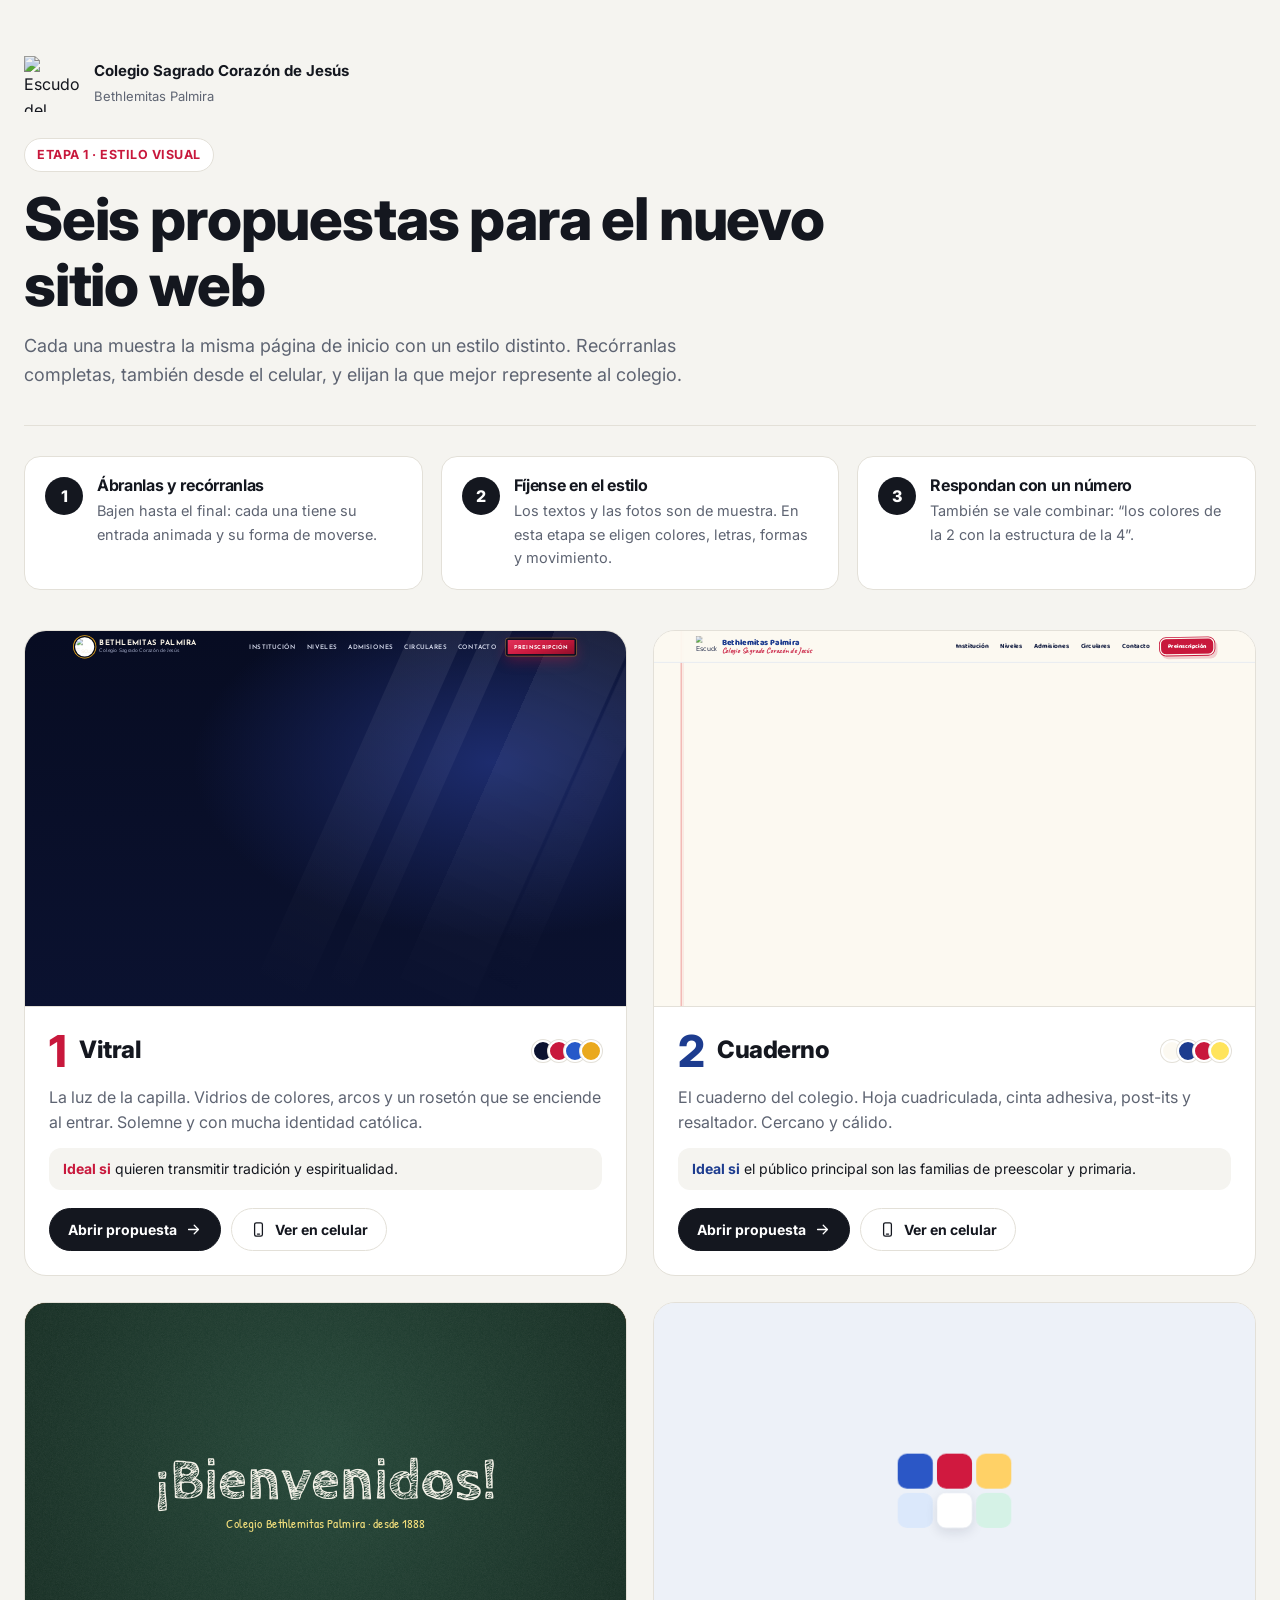
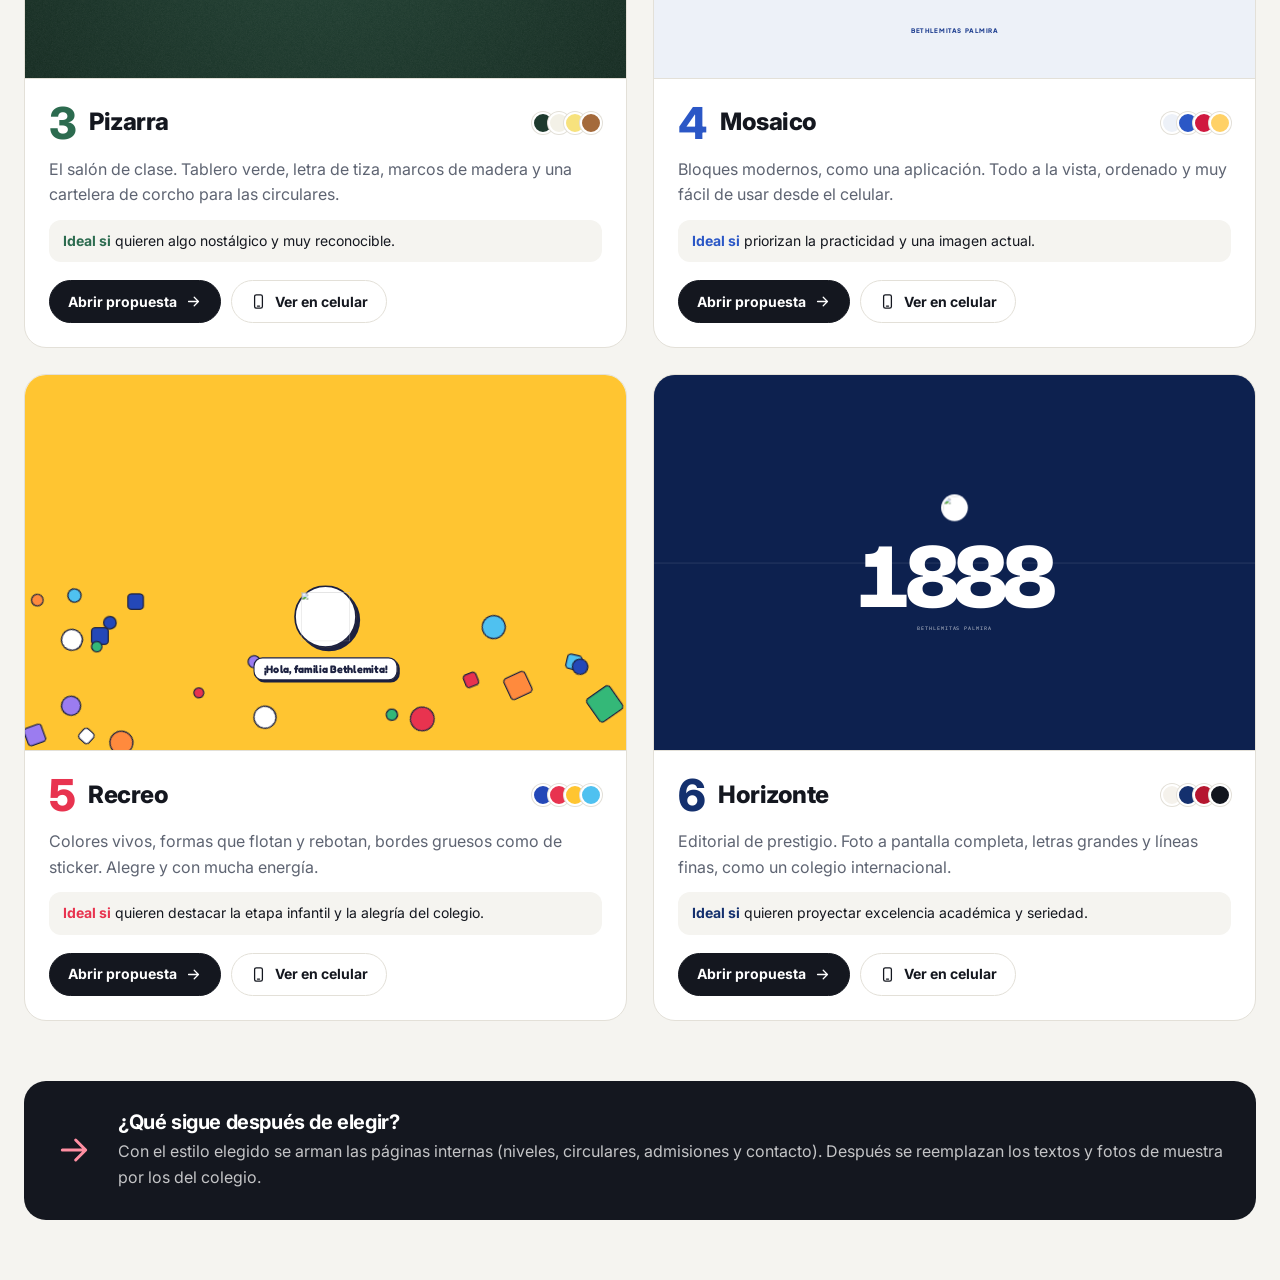
==== index.html @ b94eb611 "Propuestas gráficas para el nuevo sitio del colegio Galería y seis direcciones de estilo para la pág" ====
<!doctype html>
<html lang="es">
<head>
<meta charset="utf-8">
<meta name="viewport" content="width=device-width, initial-scale=1">
<meta name="robots" content="noindex, nofollow">
<title>Propuestas gráficas — Colegio Bethlemitas Palmira</title>
<meta name="description" content="Seis propuestas de estilo visual para el nuevo sitio web del Colegio Sagrado Corazón de Jesús Bethlemitas Palmira.">
<meta property="og:title" content="Propuestas gráficas · Nuevo sitio web Bethlemitas Palmira">
<meta property="og:description" content="Seis estilos para elegir. Ábranlas, recórranlas y respondan con el número de la que más los represente.">
<meta property="og:image" content="https://www.bethlemitaspalmira.edu.co/wp-content/uploads/2024/04/armedia2-1024x576.jpeg">
<meta property="og:image:width" content="1024">
<meta property="og:image:height" content="576">
<meta property="og:type" content="website">
<link rel="icon" href="https://www.bethlemitaspalmira.edu.co/wp-content/uploads/2024/03/cropped-escudo.jpg">
<link rel="preconnect" href="https://fonts.googleapis.com">
<link rel="preconnect" href="https://fonts.gstatic.com" crossorigin>
<link href="https://fonts.googleapis.com/css2?family=Inter:wght@400;500;600;700;800&display=swap" rel="stylesheet">
<link rel="stylesheet" href="comun.css">
<style>
:root { --fondo: #f5f4f0; --tinta: #14171f; --suave: #5e6472; --linea: #e3e0d8; --azul: #1d3d8f; --rojo: #c8183c; }
* { box-sizing: border-box; }
body { margin: 0; background: var(--fondo); color: var(--tinta); font: 400 16px/1.6 "Inter", system-ui, sans-serif; overflow-x: hidden; }
a { color: inherit; }
h1, h2, h3 { margin: 0; line-height: 1.12; letter-spacing: -.02em; }
p { margin: 0; }
.envoltura { width: min(1320px, 100% - 48px); margin-inline: auto; }

.encabezado { padding: 56px 0 36px; display: grid; grid-template-columns: 1fr auto; gap: 40px; align-items: end; border-bottom: 1px solid var(--linea); }
.colegio { display: flex; align-items: center; gap: 14px; margin-bottom: 26px; }
.colegio img { width: 56px; height: 56px; object-fit: contain; mix-blend-mode: multiply; }
.colegio b { display: block; font-size: 15px; }
.colegio span { font-size: 13px; color: var(--suave); }
.etapa { display: inline-block; padding: 6px 12px; border-radius: 999px; background: #fff; border: 1px solid var(--linea); font-size: 12.5px; font-weight: 700; letter-spacing: .04em; color: var(--rojo); margin-bottom: 14px; }
.encabezado h1 { font-size: clamp(34px, 4.6vw, 60px); font-weight: 800; max-width: 14em; }
.encabezado p.bajada { color: var(--suave); font-size: 18px; margin-top: 14px; max-width: 40em; }

.como { display: grid; grid-template-columns: repeat(3, minmax(0, 1fr)); gap: 18px; padding: 30px 0 10px; }
.como > div { display: grid; grid-template-columns: 38px 1fr; gap: 14px; padding: 20px; background: #fff; border: 1px solid var(--linea); border-radius: 16px; }
.como b.n { display: grid; place-items: center; width: 38px; height: 38px; border-radius: 50%; background: var(--tinta); color: #fff; font-weight: 800; }
.como h3 { font-size: 16px; margin-bottom: 4px; }
.como p { font-size: 14.5px; color: var(--suave); }

.rejilla { display: grid; grid-template-columns: repeat(2, minmax(0, 1fr)); gap: 26px; padding: 30px 0 60px; }
.tarjeta { background: #fff; border: 1px solid var(--linea); border-radius: 22px; overflow: hidden; display: flex; flex-direction: column;
  transition: transform .35s cubic-bezier(.16,1,.3,1), box-shadow .35s; }
.tarjeta:hover { transform: translateY(-4px); box-shadow: 0 24px 50px rgba(20,23,31,.10); }
.vista { position: relative; aspect-ratio: 16 / 10; overflow: hidden; background: #e9e7e1; border-bottom: 1px solid var(--linea); display: block; }
.vista iframe { position: absolute; top: 0; left: 0; width: 1440px; height: 900px; border: 0; transform-origin: 0 0; transform: scale(var(--s, .4)); pointer-events: none; }
.vista .abrir-grande { position: absolute; inset: 0; z-index: 2; }
.info { padding: 22px 24px 24px; display: flex; flex-direction: column; gap: 12px; flex: 1; }
.fila-titulo { display: flex; align-items: center; gap: 14px; }
.fila-titulo .num { font-size: 44px; font-weight: 800; line-height: 1; color: var(--c); letter-spacing: -.04em; }
.fila-titulo h2 { font-size: 24px; font-weight: 800; }
.fila-titulo .paleta { margin-left: auto; display: flex; }
.paleta i { width: 22px; height: 22px; border-radius: 50%; border: 2px solid #fff; margin-left: -6px; box-shadow: 0 0 0 1px var(--linea); }
.info p { color: var(--suave); }
.info .ideal { font-size: 14px; color: var(--tinta); padding: 10px 14px; border-radius: 12px; background: var(--fondo); }
.info .ideal b { color: var(--c); }
.botones { display: flex; flex-wrap: wrap; gap: 10px; margin-top: auto; padding-top: 6px; }
.btn { display: inline-flex; align-items: center; gap: 8px; padding: 12px 18px; border-radius: 999px; font: 700 14px/1 "Inter", sans-serif; text-decoration: none; cursor: pointer;
  background: var(--tinta); color: #fff; border: 1px solid var(--tinta); transition: transform .2s; }
.btn:hover { transform: translateY(-2px); }
.btn .ico { font-size: 17px; }
.btn.claro { background: #fff; color: var(--tinta); border-color: var(--linea); }

.siguiente { margin: 0 0 60px; padding: 30px; border-radius: 22px; background: var(--tinta); color: #fff; display: grid; grid-template-columns: auto 1fr; gap: 24px; align-items: center; }
.siguiente .ico { font-size: 40px; color: #ff8fa2; }
.siguiente h3 { font-size: 20px; margin-bottom: 6px; }
.siguiente p { color: rgba(255,255,255,.75); }

/* ---------- Vista de celular ---------- */
dialog.celular { border: 0; padding: 0; background: transparent; overflow: visible; }
dialog.celular::backdrop { background: rgba(10,12,18,.75); }
.marco-cel { position: relative; width: 414px; height: 868px; border-radius: 48px; border: 12px solid #111; background: #111; box-shadow: 0 30px 80px rgba(0,0,0,.5);
  transform: scale(var(--sc, 1)); transform-origin: 50% 50%; }
.marco-cel::before { content: ""; position: absolute; top: 8px; left: 50%; width: 110px; height: 26px; margin-left: -55px; border-radius: 20px; background: #111; z-index: 2; }
.marco-cel iframe { width: 100%; height: 100%; border: 0; border-radius: 36px; background: #fff; }
.cerrar { position: absolute; top: -8px; right: -64px; width: 46px; height: 46px; border-radius: 50%; border: 0; background: #fff; color: #111; font-size: 22px; cursor: pointer; display: grid; place-items: center; }

@media (max-width: 980px) {
  .encabezado { grid-template-columns: 1fr; }
  .como { grid-template-columns: 1fr; }
  .rejilla { grid-template-columns: 1fr; }
}
@media (max-width: 600px) {
  .envoltura { width: calc(100% - 28px); }
  .encabezado { padding: 34px 0 26px; }
  .encabezado p.bajada { font-size: 16px; }
  .info { padding: 18px; }
  .fila-titulo .num { font-size: 38px; } .fila-titulo h2 { font-size: 21px; }
  .btn { flex: 1 1 auto; justify-content: center; }
  .btn.ver-cel { display: none; }
  .siguiente { grid-template-columns: 1fr; padding: 24px; }
}
</style>
</head>
<body>
<div class="envoltura">
  <header class="encabezado">
    <div>
      <div class="colegio"><img src="https://www.bethlemitaspalmira.edu.co/wp-content/uploads/2024/03/cropped-escudo.jpg" alt="Escudo del colegio"><div><b>Colegio Sagrado Corazón de Jesús</b><span>Bethlemitas Palmira</span></div></div>
      <span class="etapa">ETAPA 1 · ESTILO VISUAL</span>
      <h1>Seis propuestas para el nuevo sitio web</h1>
      <p class="bajada">Cada una muestra la misma página de inicio con un estilo distinto. Recórranlas completas, también desde el celular, y elijan la que mejor represente al colegio.</p>
    </div>
  </header>

  <section class="como" aria-label="Cómo elegir">
    <div><b class="n">1</b><div><h3>Ábranlas y recórranlas</h3><p>Bajen hasta el final: cada una tiene su entrada animada y su forma de moverse.</p></div></div>
    <div><b class="n">2</b><div><h3>Fíjense en el estilo</h3><p>Los textos y las fotos son de muestra. En esta etapa se eligen colores, letras, formas y movimiento.</p></div></div>
    <div><b class="n">3</b><div><h3>Respondan con un número</h3><p>También se vale combinar: “los colores de la 2 con la estructura de la 4”.</p></div></div>
  </section>

  <main class="rejilla">
    <article class="tarjeta" style="--c:#c8183c">
      <a class="vista" href="1-vitral.html" target="_blank" aria-label="Abrir la propuesta 1"><iframe data-src="1-vitral.html" tabindex="-1" title="Vista previa de la propuesta 1"></iframe><span class="abrir-grande"></span></a>
      <div class="info">
        <div class="fila-titulo"><span class="num">1</span><h2>Vitral</h2><span class="paleta"><i style="background:#0b1230"></i><i style="background:#c8183c"></i><i style="background:#2659c9"></i><i style="background:#eaa91d"></i></span></div>
        <p>La luz de la capilla. Vidrios de colores, arcos y un rosetón que se enciende al entrar. Solemne y con mucha identidad católica.</p>
        <p class="ideal"><b>Ideal si</b> quieren transmitir tradición y espiritualidad.</p>
        <div class="botones"><a class="btn" href="1-vitral.html" target="_blank">Abrir propuesta <svg class="ico"><use href="iconos.svg#i-flecha"/></svg></a><button class="btn claro ver-cel" data-cel="1-vitral.html"><svg class="ico"><use href="iconos.svg#i-celular"/></svg> Ver en celular</button></div>
      </div>
    </article>

    <article class="tarjeta" style="--c:#1d3c8f">
      <a class="vista" href="2-cuaderno.html" target="_blank" aria-label="Abrir la propuesta 2"><iframe data-src="2-cuaderno.html" tabindex="-1" title="Vista previa de la propuesta 2"></iframe><span class="abrir-grande"></span></a>
      <div class="info">
        <div class="fila-titulo"><span class="num">2</span><h2>Cuaderno</h2><span class="paleta"><i style="background:#fcf9f1"></i><i style="background:#1d3c8f"></i><i style="background:#c8183c"></i><i style="background:#ffe45c"></i></span></div>
        <p>El cuaderno del colegio. Hoja cuadriculada, cinta adhesiva, post-its y resaltador. Cercano y cálido.</p>
        <p class="ideal"><b>Ideal si</b> el público principal son las familias de preescolar y primaria.</p>
        <div class="botones"><a class="btn" href="2-cuaderno.html" target="_blank">Abrir propuesta <svg class="ico"><use href="iconos.svg#i-flecha"/></svg></a><button class="btn claro ver-cel" data-cel="2-cuaderno.html"><svg class="ico"><use href="iconos.svg#i-celular"/></svg> Ver en celular</button></div>
      </div>
    </article>

    <article class="tarjeta" style="--c:#2c6b4f">
      <a class="vista" href="3-pizarra.html" target="_blank" aria-label="Abrir la propuesta 3"><iframe data-src="3-pizarra.html" tabindex="-1" title="Vista previa de la propuesta 3"></iframe><span class="abrir-grande"></span></a>
      <div class="info">
        <div class="fila-titulo"><span class="num">3</span><h2>Pizarra</h2><span class="paleta"><i style="background:#1e3a2e"></i><i style="background:#f3f1e7"></i><i style="background:#f7e27d"></i><i style="background:#a46a3b"></i></span></div>
        <p>El salón de clase. Tablero verde, letra de tiza, marcos de madera y una cartelera de corcho para las circulares.</p>
        <p class="ideal"><b>Ideal si</b> quieren algo nostálgico y muy reconocible.</p>
        <div class="botones"><a class="btn" href="3-pizarra.html" target="_blank">Abrir propuesta <svg class="ico"><use href="iconos.svg#i-flecha"/></svg></a><button class="btn claro ver-cel" data-cel="3-pizarra.html"><svg class="ico"><use href="iconos.svg#i-celular"/></svg> Ver en celular</button></div>
      </div>
    </article>

    <article class="tarjeta" style="--c:#2b57c6">
      <a class="vista" href="4-mosaico.html" target="_blank" aria-label="Abrir la propuesta 4"><iframe data-src="4-mosaico.html" tabindex="-1" title="Vista previa de la propuesta 4"></iframe><span class="abrir-grande"></span></a>
      <div class="info">
        <div class="fila-titulo"><span class="num">4</span><h2>Mosaico</h2><span class="paleta"><i style="background:#edf1f8"></i><i style="background:#2b57c6"></i><i style="background:#d0193f"></i><i style="background:#ffd166"></i></span></div>
        <p>Bloques modernos, como una aplicación. Todo a la vista, ordenado y muy fácil de usar desde el celular.</p>
        <p class="ideal"><b>Ideal si</b> priorizan la practicidad y una imagen actual.</p>
        <div class="botones"><a class="btn" href="4-mosaico.html" target="_blank">Abrir propuesta <svg class="ico"><use href="iconos.svg#i-flecha"/></svg></a><button class="btn claro ver-cel" data-cel="4-mosaico.html"><svg class="ico"><use href="iconos.svg#i-celular"/></svg> Ver en celular</button></div>
      </div>
    </article>

    <article class="tarjeta" style="--c:#e8334f">
      <a class="vista" href="5-recreo.html" target="_blank" aria-label="Abrir la propuesta 5"><iframe data-src="5-recreo.html" tabindex="-1" title="Vista previa de la propuesta 5"></iframe><span class="abrir-grande"></span></a>
      <div class="info">
        <div class="fila-titulo"><span class="num">5</span><h2>Recreo</h2><span class="paleta"><i style="background:#2448b8"></i><i style="background:#e8334f"></i><i style="background:#ffc531"></i><i style="background:#4fc1f0"></i></span></div>
        <p>Colores vivos, formas que flotan y rebotan, bordes gruesos como de sticker. Alegre y con mucha energía.</p>
        <p class="ideal"><b>Ideal si</b> quieren destacar la etapa infantil y la alegría del colegio.</p>
        <div class="botones"><a class="btn" href="5-recreo.html" target="_blank">Abrir propuesta <svg class="ico"><use href="iconos.svg#i-flecha"/></svg></a><button class="btn claro ver-cel" data-cel="5-recreo.html"><svg class="ico"><use href="iconos.svg#i-celular"/></svg> Ver en celular</button></div>
      </div>
    </article>

    <article class="tarjeta" style="--c:#14306e">
      <a class="vista" href="6-horizonte.html" target="_blank" aria-label="Abrir la propuesta 6"><iframe data-src="6-horizonte.html" tabindex="-1" title="Vista previa de la propuesta 6"></iframe><span class="abrir-grande"></span></a>
      <div class="info">
        <div class="fila-titulo"><span class="num">6</span><h2>Horizonte</h2><span class="paleta"><i style="background:#f5f2ec"></i><i style="background:#14306e"></i><i style="background:#b5162f"></i><i style="background:#12161f"></i></span></div>
        <p>Editorial de prestigio. Foto a pantalla completa, letras grandes y líneas finas, como un colegio internacional.</p>
        <p class="ideal"><b>Ideal si</b> quieren proyectar excelencia académica y seriedad.</p>
        <div class="botones"><a class="btn" href="6-horizonte.html" target="_blank">Abrir propuesta <svg class="ico"><use href="iconos.svg#i-flecha"/></svg></a><button class="btn claro ver-cel" data-cel="6-horizonte.html"><svg class="ico"><use href="iconos.svg#i-celular"/></svg> Ver en celular</button></div>
      </div>
    </article>
  </main>

  <aside class="siguiente">
    <svg class="ico"><use href="iconos.svg#i-flecha"/></svg>
    <div><h3>¿Qué sigue después de elegir?</h3><p>Con el estilo elegido se arman las páginas internas (niveles, circulares, admisiones y contacto). Después se reemplazan los textos y fotos de muestra por los del colegio.</p></div>
  </aside>
</div>

<dialog class="celular" id="celular">
  <div class="marco-cel"><iframe title="Vista en celular"></iframe><button class="cerrar" aria-label="Cerrar"><svg class="ico"><use href="iconos.svg#i-cerrar"/></svg></button></div>
</dialog>

<script>
// Escala de las vistas previas (cada propuesta se muestra a 1440 px de ancho).
const escalar = () => document.querySelectorAll(".vista").forEach(v => v.style.setProperty("--s", v.clientWidth / 1440));
addEventListener("resize", escalar);
escalar();
// Cada vista previa carga recién al acercarse a la pantalla.
const cargar = f => { if (!f.src || f.src === "about:blank") f.src = f.dataset.src; };
if ("IntersectionObserver" in window) {
  const io = new IntersectionObserver(l => l.forEach(x => { if (x.isIntersecting) { cargar(x.target); io.unobserve(x.target); } }), { rootMargin: "300px 0px" });
  document.querySelectorAll(".vista iframe").forEach(f => io.observe(f));
} else document.querySelectorAll(".vista iframe").forEach(cargar);

// Vista de celular en un marco de 390 × 844.
const dlg = document.getElementById("celular");
const marco = dlg.querySelector(".marco-cel");
const ifr = dlg.querySelector("iframe");
const ajustarCel = () => marco.style.setProperty("--sc", Math.min(1, (innerHeight - 40) / 892));
document.querySelectorAll("[data-cel]").forEach(b => b.addEventListener("click", () => {
  ifr.src = b.dataset.cel;
  ajustarCel();
  dlg.showModal();
}));
dlg.querySelector(".cerrar").addEventListener("click", () => dlg.close());
dlg.addEventListener("click", e => { if (e.target === dlg) dlg.close(); });
dlg.addEventListener("close", () => { ifr.src = "about:blank"; });
addEventListener("resize", ajustarCel);
</script>
</body>
</html>
---- comun.css ----
/* Piezas comunes de las 6 propuestas: entradas, íconos, recortes de foto y la cinta de muestra.
   Cada propuesta trae su propio mundo en su <style>; esto es solo el motor compartido. */

/* Los saltos del menú no quedan debajo de la cabecera fija; lo oculto se oculta siempre. */
html { scroll-padding-top: 96px; }
[hidden] { display: none !important; }
html.menu-bloqueo { overflow: hidden; }
.en-marco { scrollbar-width: none; }
.en-marco::-webkit-scrollbar { display: none; }

.ico { width: 1em; height: 1em; fill: none; stroke: currentColor; stroke-width: 1.8;
  stroke-linecap: round; stroke-linejoin: round; flex: none; }

/* ---------- Entradas al llegar (solo transform + opacity) ---------- */
.js [data-entra]:not(.animar) { opacity: 0; }
[data-entra].animar {
  animation-name: var(--anim, e-sube);
  animation-duration: var(--dur, .85s);
  animation-timing-function: cubic-bezier(.16, 1, .3, 1);
  animation-fill-mode: backwards;
  animation-delay: calc(var(--i, 0) * 90ms + var(--d, 0ms));
}
[data-entra="sube"]    { --anim: e-sube; }
[data-entra="izq"]     { --anim: e-izq; }
[data-entra="der"]     { --anim: e-der; }
[data-entra="zoom"]    { --anim: e-zoom; --dur: .9s; }
[data-entra="cae"]     { --anim: e-cae; --dur: 1s; }
[data-entra="reparto"] { --anim: e-reparto; --dur: 1s; }
[data-entra="gira"]    { --anim: e-gira; --dur: 1s; }
[data-entra="desliza"] { --anim: e-desliza; }

@keyframes e-sube    { from { opacity: 0; transform: translateY(42px); } }
@keyframes e-izq     { from { opacity: 0; transform: translateX(-70px) rotate(-3deg); } }
@keyframes e-der     { from { opacity: 0; transform: translateX(70px) rotate(3deg); } }
@keyframes e-zoom    { 0% { opacity: 0; transform: scale(.72); } 65% { opacity: 1; transform: scale(1.04); } 100% { } }
@keyframes e-cae     { 0% { opacity: 0; transform: translateY(-70px); } 55% { opacity: 1; transform: translateY(10px); }
                       78% { transform: translateY(-4px); } 100% { } }
@keyframes e-reparto { from { opacity: 0; transform: translate(var(--rx, 0px), 140px) rotate(var(--rr, -14deg)); } }
@keyframes e-gira    { from { opacity: 0; transform: perspective(900px) rotateY(-75deg); } }
@keyframes e-desliza { from { opacity: 0; transform: translateX(-24px); } }

/* ---------- Recortes de foto ---------- */
.foto { position: relative; overflow: hidden; }
.foto > img { display: block; width: 100%; height: 100%; object-fit: cover; }
.foto > img.sin-banda     { object-position: 50% 0; transform: scale(1.4); transform-origin: 50% 0; }
.foto > img.sin-banda-der { object-position: 0 40%; transform: scale(1.36); transform-origin: 0 40%; }

/* ---------- Cinta "contenido de muestra" ---------- */
.cinta {
  position: fixed; left: 12px; bottom: 12px; z-index: 900;
  display: flex; align-items: center; gap: 8px;
  max-width: calc(100vw - 96px);
  padding: 7px 12px 7px 10px; border-radius: 999px;
  background: rgba(17, 20, 28, .9); color: #f1f1f1;
  font: 600 12px/1.25 system-ui, "Segoe UI", sans-serif; letter-spacing: .01em;
  text-decoration: none; box-shadow: 0 6px 22px rgba(0, 0, 0, .28);
}
.cinta b { flex: none; white-space: nowrap; background: #fff; color: #111; border-radius: 999px; padding: 2px 7px; font-weight: 800; }
.cinta span { opacity: .72; font-weight: 500; white-space: nowrap; overflow: hidden; text-overflow: ellipsis; }
.cinta span span { opacity: 1; }
.cinta .corto { display: none; }
.cinta:hover span { opacity: 1; }
.en-marco .cinta { display: none; }

/* ---------- Aviso de enlace de muestra ---------- */
.aviso-muestra { position: fixed; left: 50%; bottom: 66px; z-index: 950; max-width: calc(100vw - 32px); padding: 12px 18px; border-radius: 14px;
  background: rgba(17, 20, 28, .94); color: #fff; font: 500 14px/1.35 system-ui, "Segoe UI", sans-serif; text-align: center;
  box-shadow: 0 10px 30px rgba(0, 0, 0, .3); opacity: 0; transform: translate(-50%, 16px); pointer-events: none;
  transition: opacity .25s ease, transform .35s cubic-bezier(.16, 1, .3, 1); }
.aviso-muestra.ver { opacity: 1; transform: translate(-50%, 0); }

/* ---------- Teléfono: cinta corta, pie libre y zonas de toque de 44 px ---------- */
@media (max-width: 760px) {
  .cinta .largo { display: none; }
  .cinta .corto { display: inline; }
  body[data-propuesta] footer { padding-bottom: 76px !important; }
  .boton-menu { min-width: 48px; min-height: 48px; }
  .pie li a { padding-block: 8px; }
  a.mas, .mas { padding-block: 12px; }
}

/* ---------- Accesibilidad y movimiento reducido ---------- */
.solo-lector { position: absolute; width: 1px; height: 1px; overflow: hidden; clip: rect(0 0 0 0); white-space: nowrap; }
@media (prefers-reduced-motion: reduce) {
  *, *::before, *::after { animation-duration: .01ms !important; animation-iteration-count: 1 !important;
    transition-duration: .01ms !important; scroll-behavior: auto !important; }
  .js [data-entra]:not(.animar) { opacity: 1; }
}
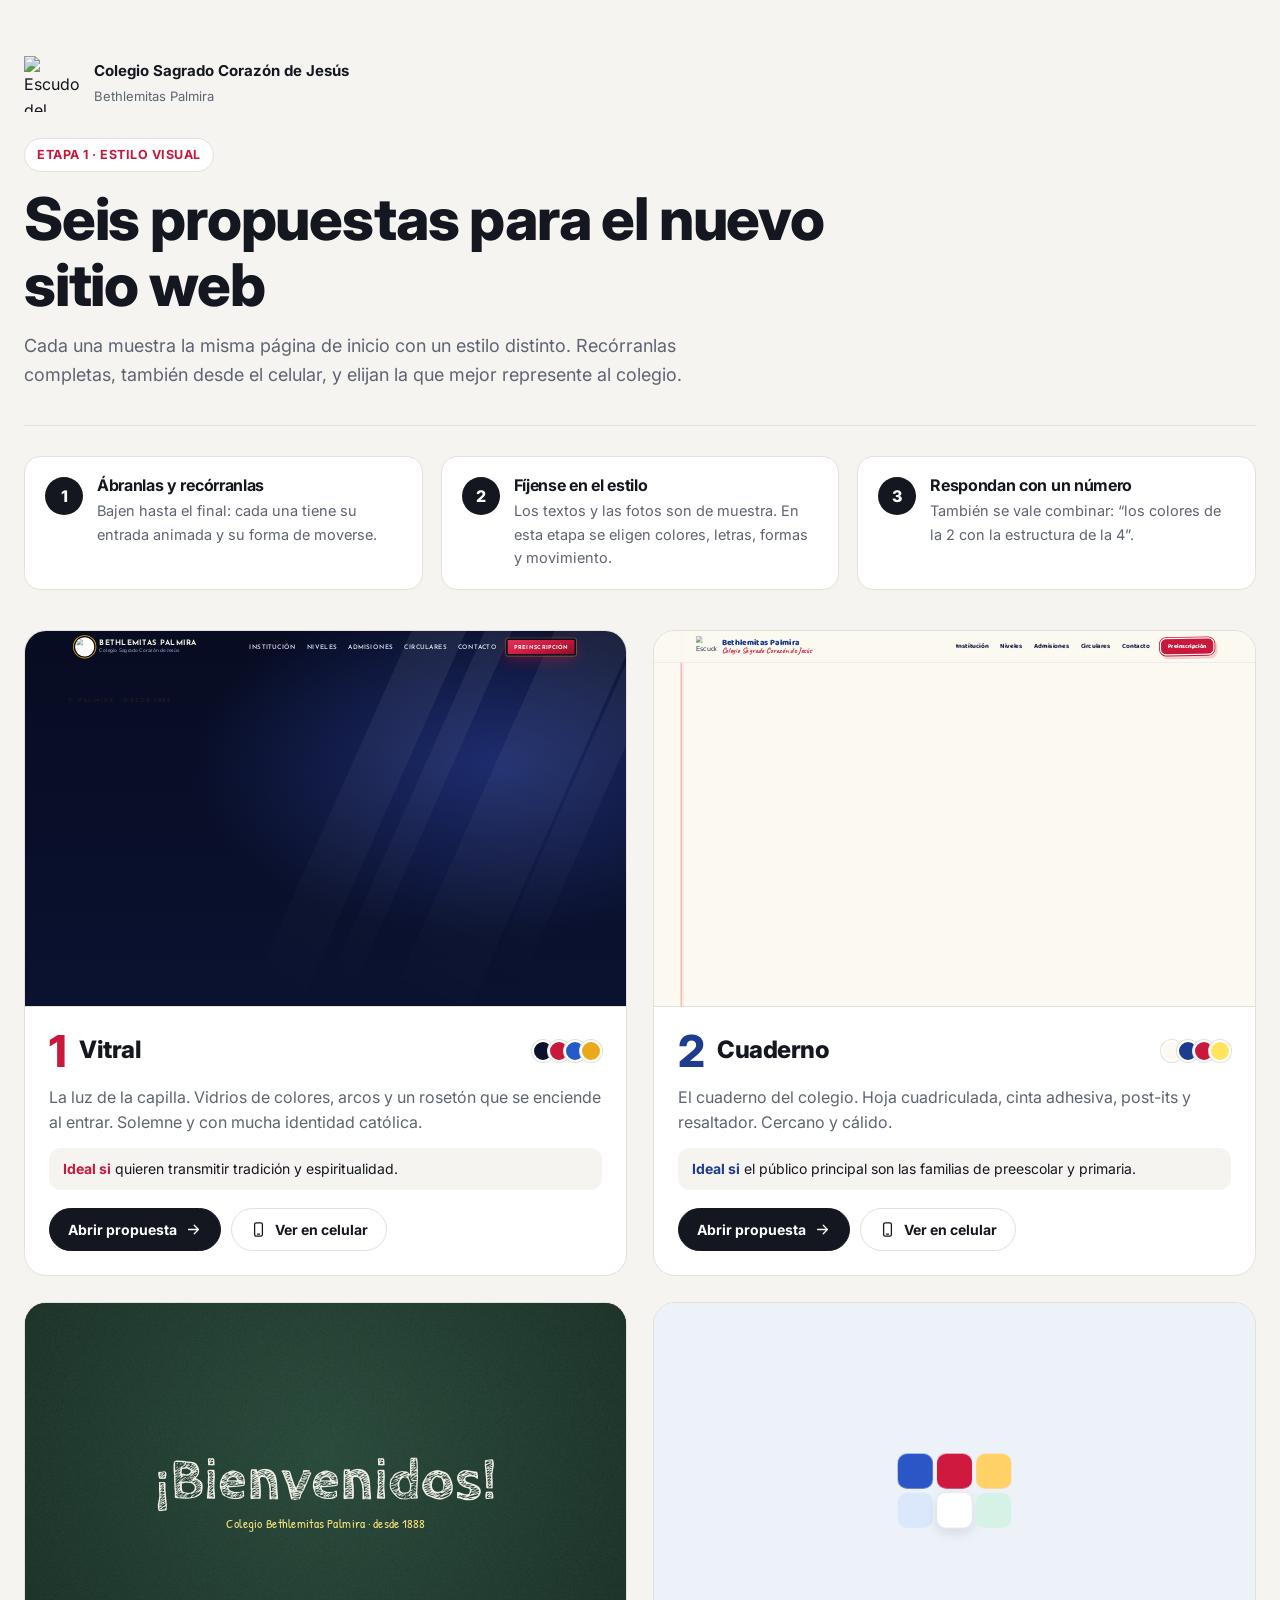
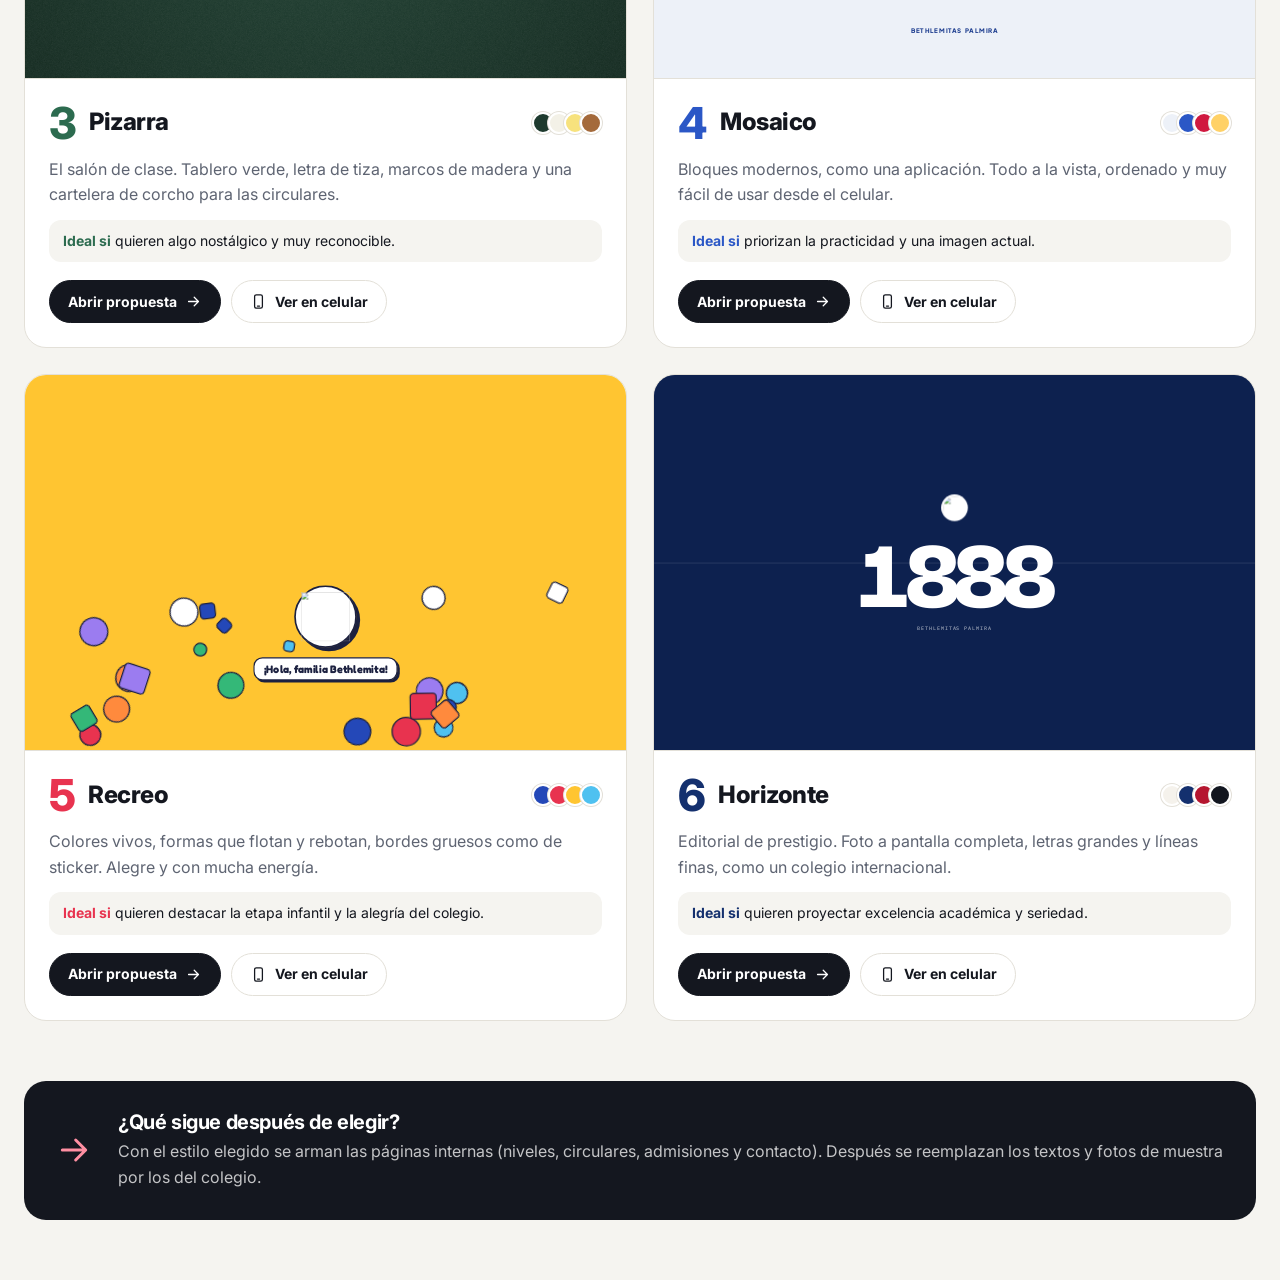
==== commit 6eee8113: "Arreglos de la verificación en vivo: portada de Horizonte en pantallas bajas, vista de celular, avis" ====
--- a/index.html
+++ b/index.html
@@ -4,6 +4,7 @@
 <meta charset="utf-8">
 <meta name="viewport" content="width=device-width, initial-scale=1">
 <meta name="robots" content="noindex, nofollow">
+<meta name="color-scheme" content="only light">
 <title>Propuestas gráficas — Colegio Bethlemitas Palmira</title>
 <meta name="description" content="Seis propuestas de estilo visual para el nuevo sitio web del Colegio Sagrado Corazón de Jesús Bethlemitas Palmira.">
 <meta property="og:title" content="Propuestas gráficas · Nuevo sitio web Bethlemitas Palmira">
@@ -73,7 +74,7 @@
 dialog.celular { border: 0; padding: 0; background: transparent; overflow: visible; }
 dialog.celular::backdrop { background: rgba(10,12,18,.75); }
 .marco-cel { position: relative; width: 414px; height: 868px; border-radius: 48px; border: 12px solid #111; background: #111; box-shadow: 0 30px 80px rgba(0,0,0,.5);
-  transform: scale(var(--sc, 1)); transform-origin: 50% 50%; }
+  transform: scale(var(--sc, 1)); transform-origin: 50% 0; }
 .marco-cel::before { content: ""; position: absolute; top: 8px; left: 50%; width: 110px; height: 26px; margin-left: -55px; border-radius: 20px; background: #111; z-index: 2; }
 .marco-cel iframe { width: 100%; height: 100%; border: 0; border-radius: 36px; background: #fff; }
 .cerrar { position: absolute; top: -8px; right: -64px; width: 46px; height: 46px; border-radius: 50%; border: 0; background: #fff; color: #111; font-size: 22px; cursor: pointer; display: grid; place-items: center; }
--- a/comun.css
+++ b/comun.css
@@ -39,6 +39,9 @@
 @keyframes e-gira    { from { opacity: 0; transform: perspective(900px) rotateY(-75deg); } }
 @keyframes e-desliza { from { opacity: 0; transform: translateX(-24px); } }
 
+/* Las entradas que llegan de costado no ensanchan la página mientras corren */
+main, footer { overflow-x: clip; }
+
 /* ---------- Recortes de foto ---------- */
 .foto { position: relative; overflow: hidden; }
 .foto > img { display: block; width: 100%; height: 100%; object-fit: cover; }
@@ -63,7 +66,7 @@
 .en-marco .cinta { display: none; }
 
 /* ---------- Aviso de enlace de muestra ---------- */
-.aviso-muestra { position: fixed; left: 50%; bottom: 66px; z-index: 950; max-width: calc(100vw - 32px); padding: 12px 18px; border-radius: 14px;
+.aviso-muestra { position: fixed; left: 50%; bottom: 66px; z-index: 950; width: max-content; max-width: calc(100vw - 32px); padding: 12px 18px; border-radius: 14px;
   background: rgba(17, 20, 28, .94); color: #fff; font: 500 14px/1.35 system-ui, "Segoe UI", sans-serif; text-align: center;
   box-shadow: 0 10px 30px rgba(0, 0, 0, .3); opacity: 0; transform: translate(-50%, 16px); pointer-events: none;
   transition: opacity .25s ease, transform .35s cubic-bezier(.16, 1, .3, 1); }
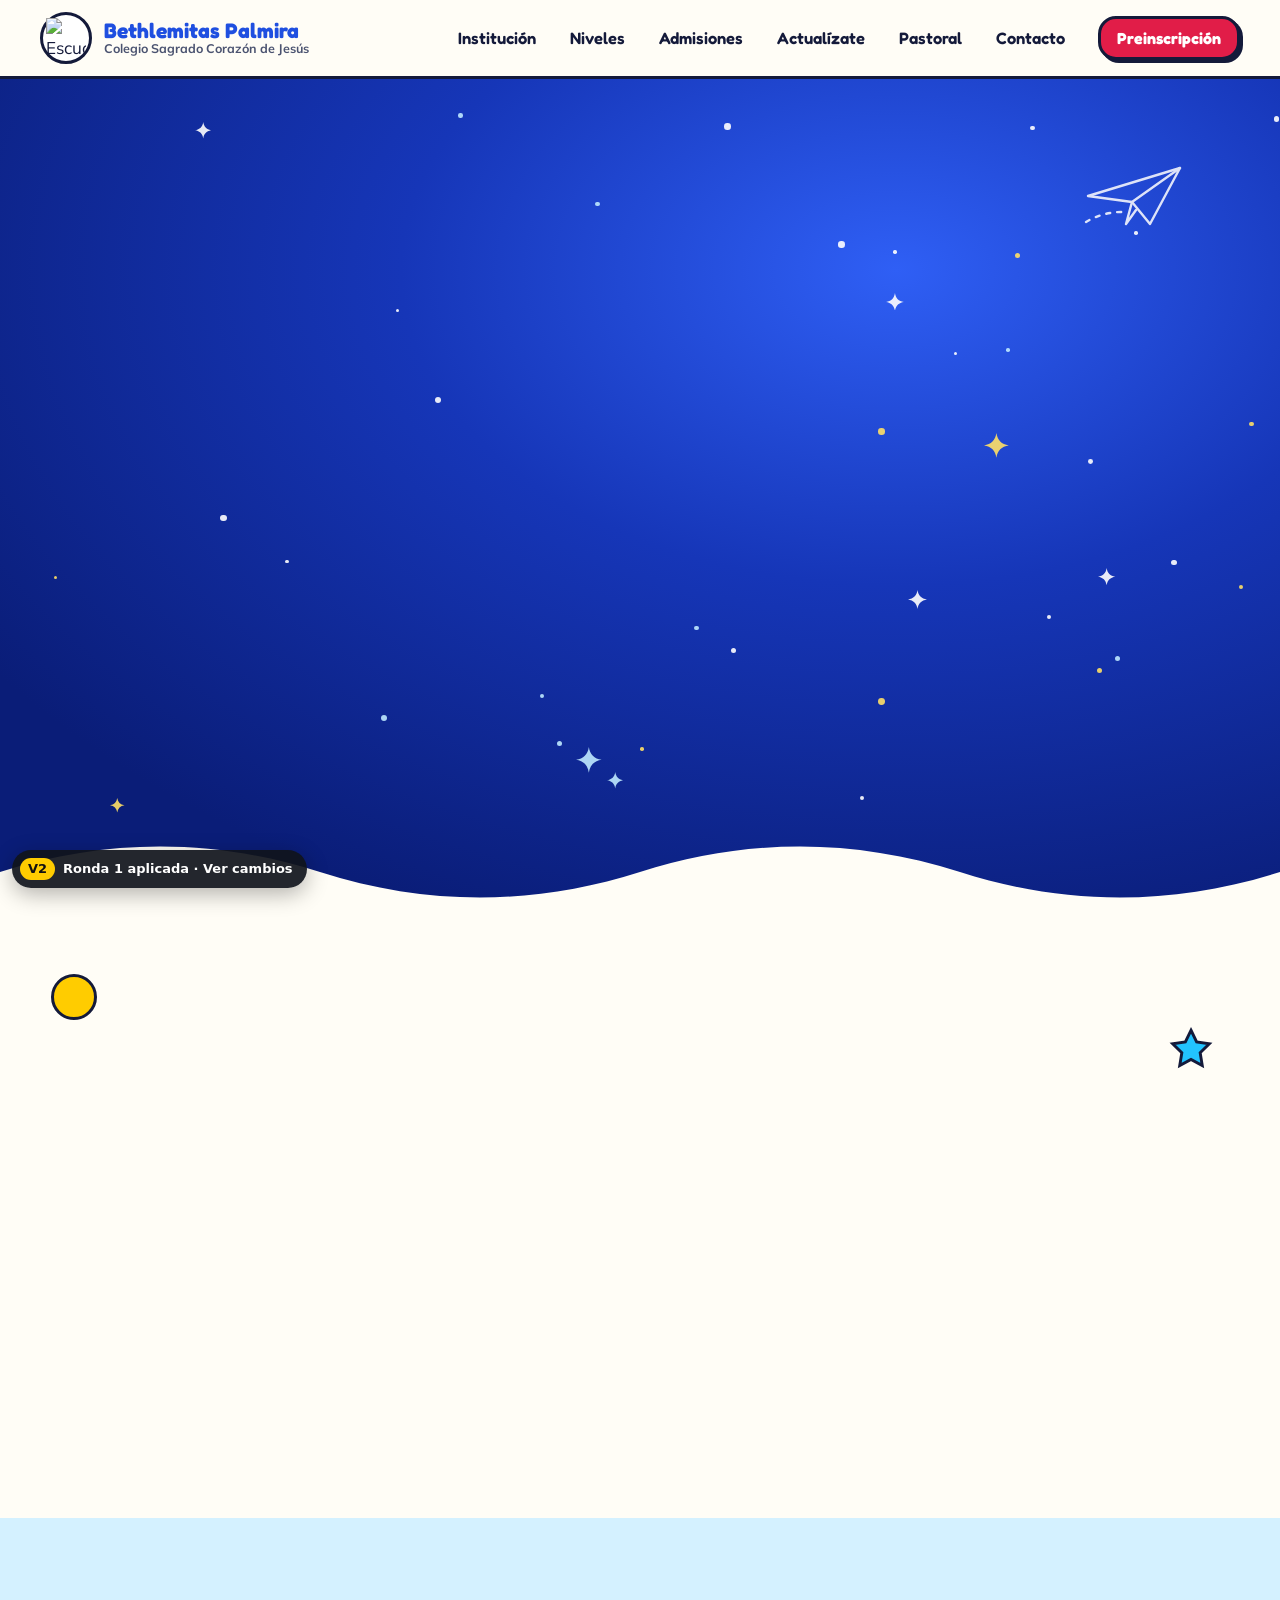
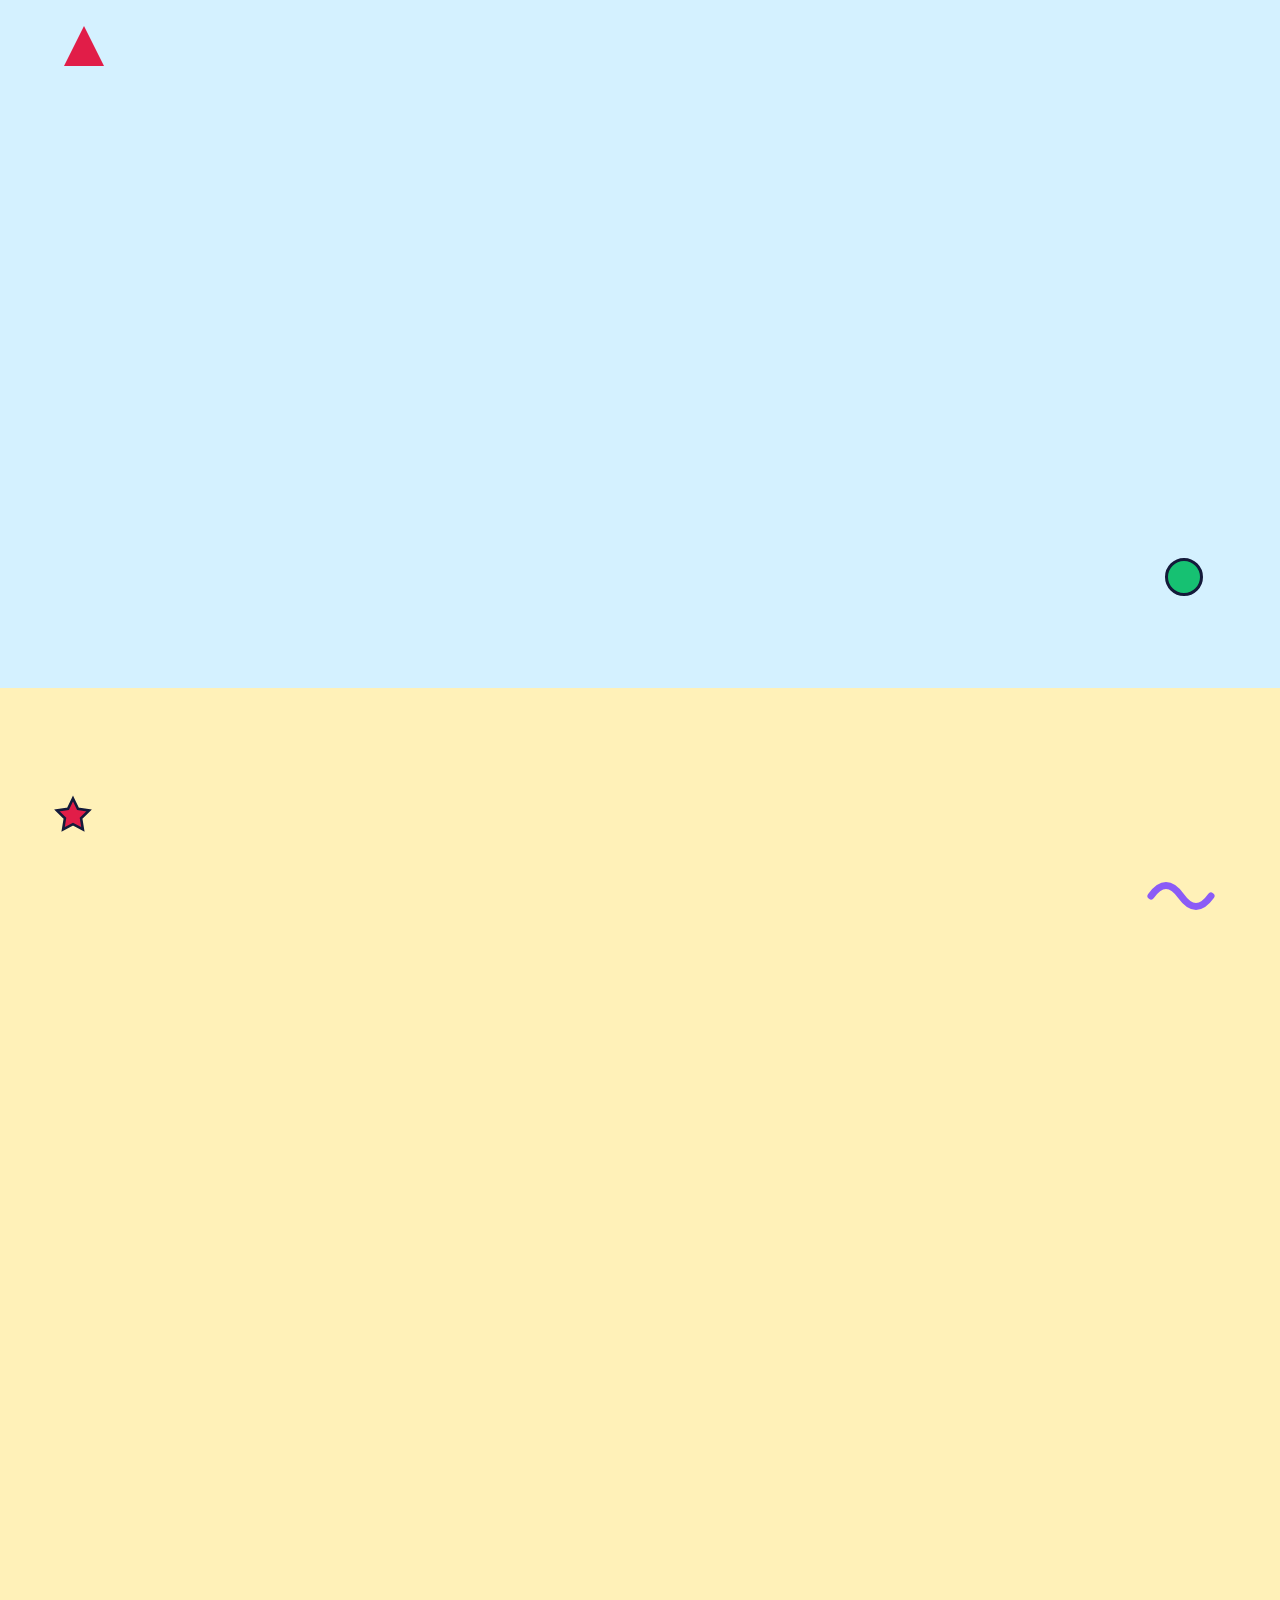
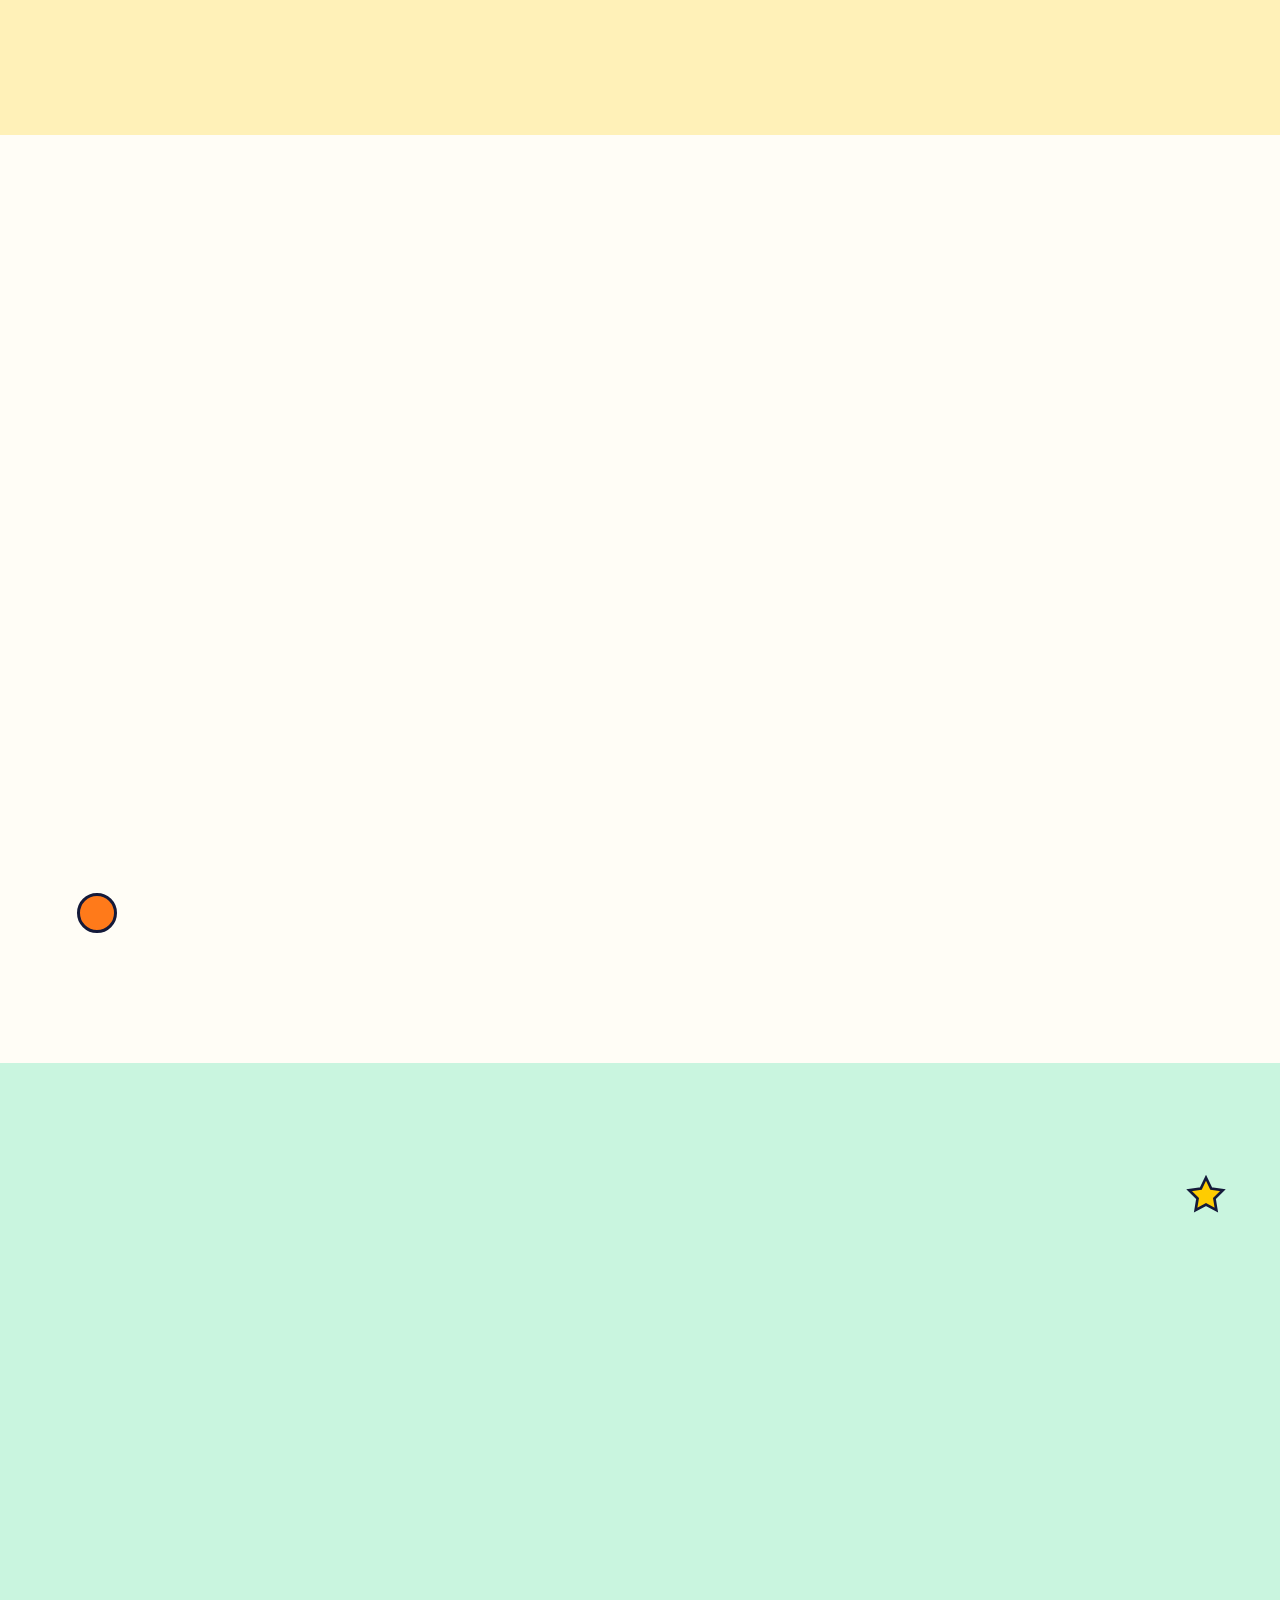
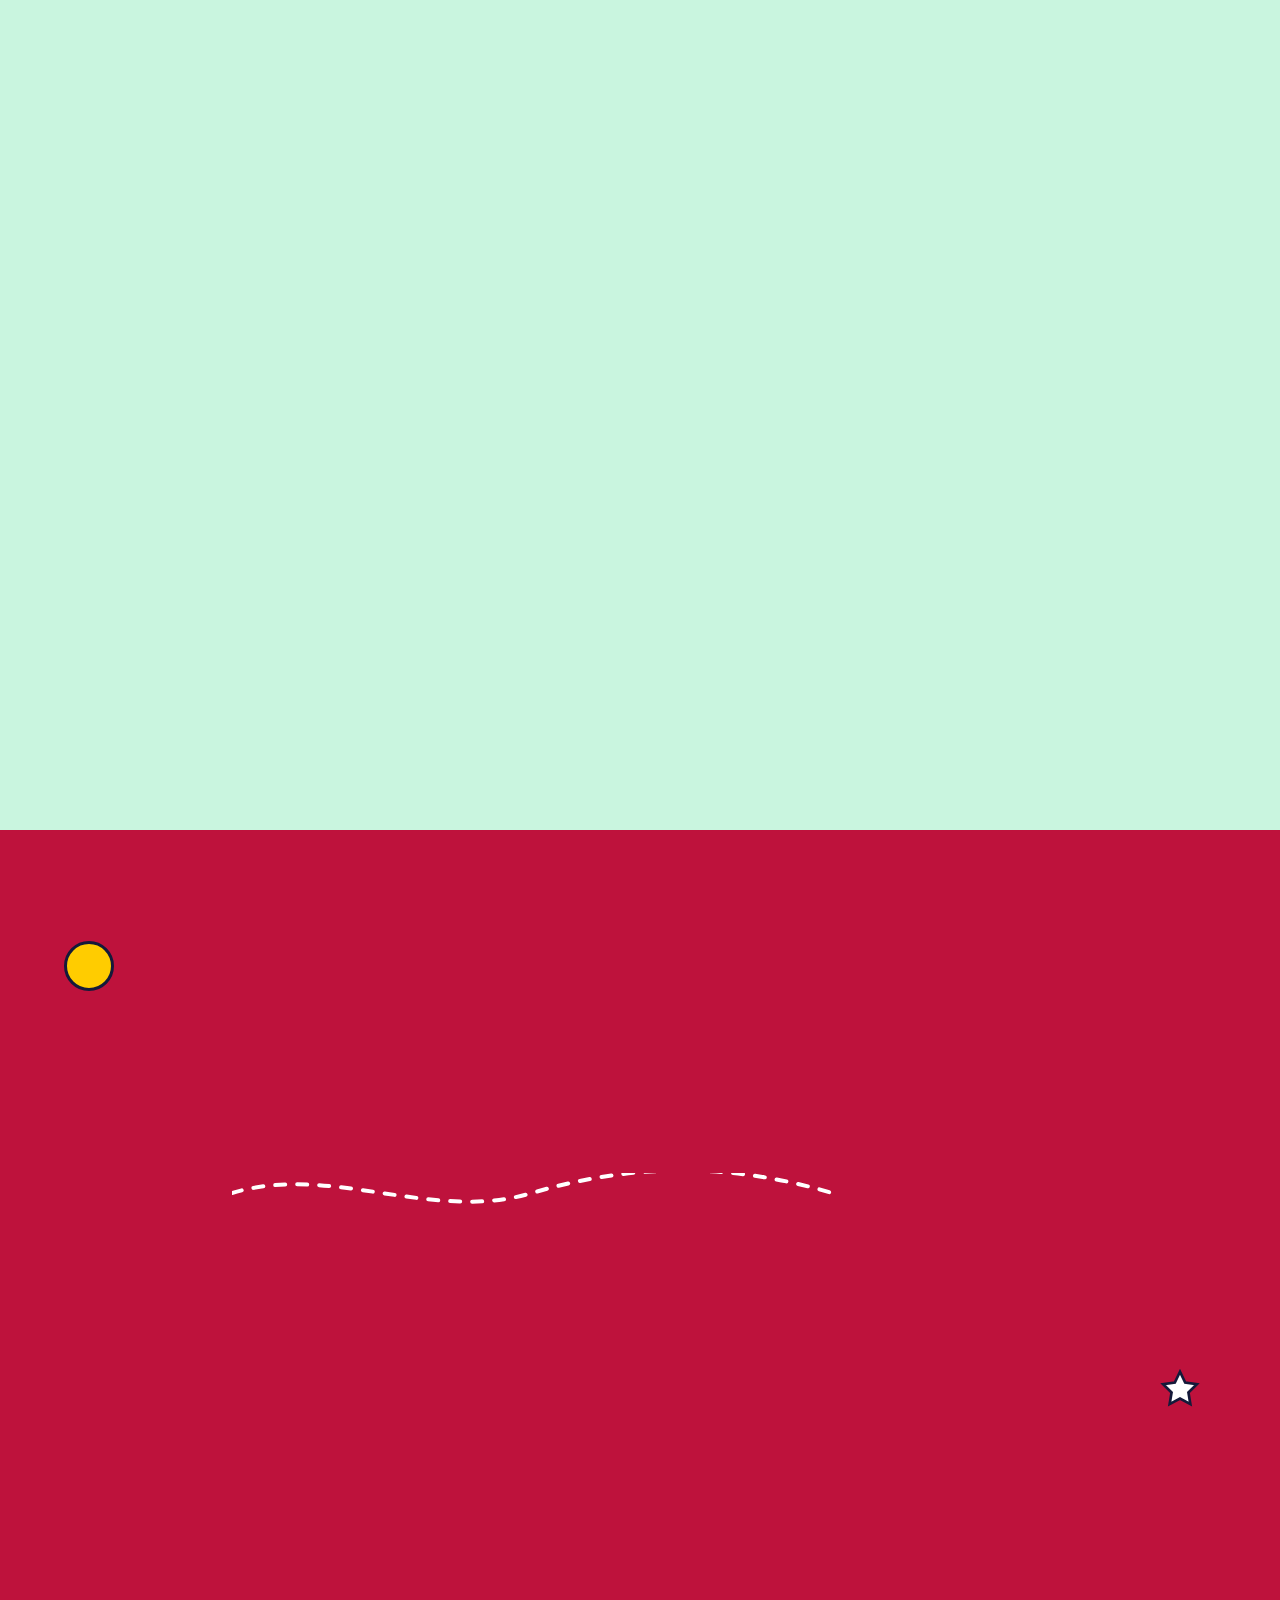
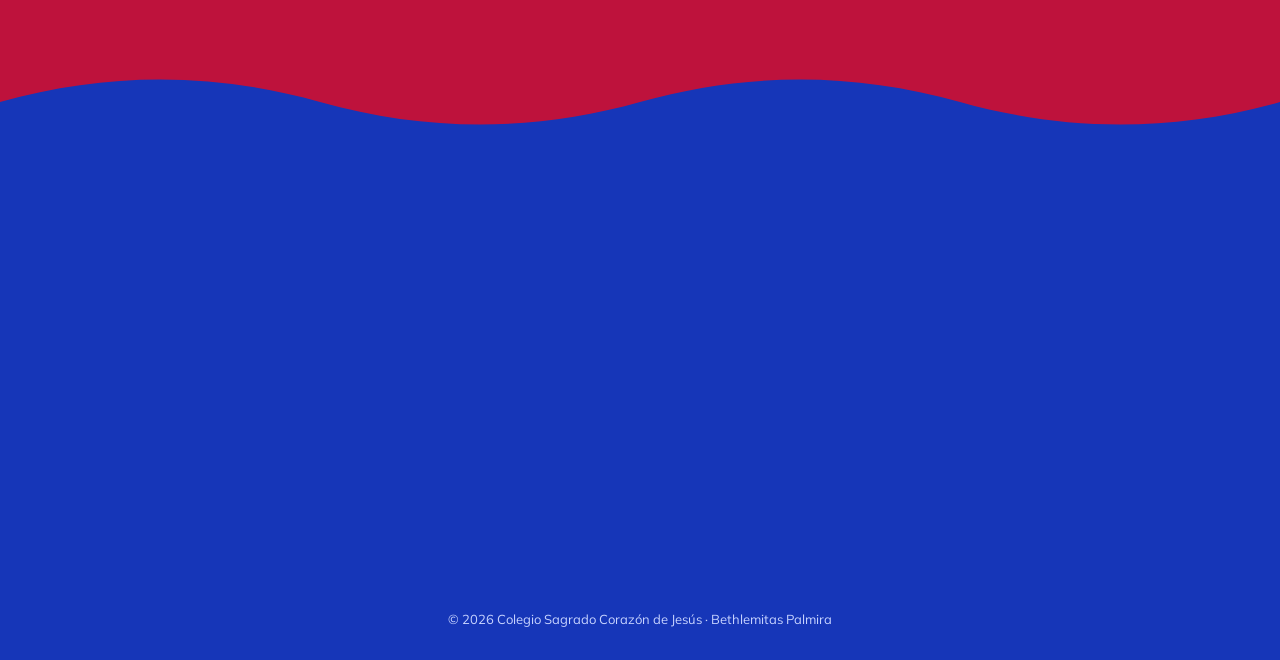
==== commit 5fef24d8: "Versión 2: Recreo con las correcciones de la ronda 1 (las 6 propuestas quedan respaldadas en D:\RESP" ====
--- a/index.html
+++ b/index.html
@@ -5,10 +5,10 @@
 <meta name="viewport" content="width=device-width, initial-scale=1">
 <meta name="robots" content="noindex, nofollow">
 <meta name="color-scheme" content="only light">
-<title>Propuestas gráficas — Colegio Bethlemitas Palmira</title>
-<meta name="description" content="Seis propuestas de estilo visual para el nuevo sitio web del Colegio Sagrado Corazón de Jesús Bethlemitas Palmira.">
-<meta property="og:title" content="Propuestas gráficas · Nuevo sitio web Bethlemitas Palmira">
-<meta property="og:description" content="Seis estilos para elegir. Ábranlas, recórranlas y respondan con el número de la que más los represente.">
+<title>Colegio Sagrado Corazón de Jesús · Bethlemitas Palmira — nuevo sitio (versión 2)</title>
+<meta name="description" content="Colegio Sagrado Corazón de Jesús Bethlemitas Palmira: comunidad educativa católica y mixta. Preescolar, primaria, básica secundaria y media académica, con inglés y francés.">
+<meta property="og:title" content="Nuevo sitio web · Bethlemitas Palmira (versión 2, en construcción)">
+<meta property="og:description" content="Así va quedando el nuevo sitio del colegio, con las correcciones de la primera ronda.">
 <meta property="og:image" content="https://www.bethlemitaspalmira.edu.co/wp-content/uploads/2024/04/armedia2-1024x576.jpeg">
 <meta property="og:image:width" content="1024">
 <meta property="og:image:height" content="576">
@@ -16,201 +16,751 @@
 <link rel="icon" href="https://www.bethlemitaspalmira.edu.co/wp-content/uploads/2024/03/cropped-escudo.jpg">
 <link rel="preconnect" href="https://fonts.googleapis.com">
 <link rel="preconnect" href="https://fonts.gstatic.com" crossorigin>
-<link href="https://fonts.googleapis.com/css2?family=Inter:wght@400;500;600;700;800&display=swap" rel="stylesheet">
+<link href="https://fonts.googleapis.com/css2?family=Fredoka:wght@500;600;700&family=Mulish:wght@400;600;700;800&display=swap" rel="stylesheet">
 <link rel="stylesheet" href="comun.css">
 <style>
-:root { --fondo: #f5f4f0; --tinta: #14171f; --suave: #5e6472; --linea: #e3e0d8; --azul: #1d3d8f; --rojo: #c8183c; }
+:root {
+  /* Recreo con colores más vivos (ronda 1, ítem 2) */
+  --azul: #1f4fe0; --rey: #1636b8; --noche: #0a1d78; --rojo: #e11d48; --rojo-osc: #be123c;
+  --amarillo: #ffcc00; --celeste: #22c3ff; --verde: #16c172; --naranja: #ff7a1a; --lila: #8b5cf6; --rosa: #ff5fa2;
+  --tinta: #141a3a; --suave: #4b5370; --fondo: #fffdf6;
+  --titulo: "Fredoka", system-ui, sans-serif; --cuerpo: "Mulish", system-ui, sans-serif;
+  --borde: 3px solid var(--tinta); --sombra: 6px 6px 0 var(--tinta);
+}
 * { box-sizing: border-box; }
-body { margin: 0; background: var(--fondo); color: var(--tinta); font: 400 16px/1.6 "Inter", system-ui, sans-serif; overflow-x: hidden; }
+html { scroll-behavior: smooth; }
+body { margin: 0; background: var(--fondo); color: var(--tinta); font: 400 17px/1.6 var(--cuerpo); overflow-x: hidden; }
+body.con-intro { overflow: hidden; }
+img { max-width: 100%; }
 a { color: inherit; }
-h1, h2, h3 { margin: 0; line-height: 1.12; letter-spacing: -.02em; }
+h1, h2, h3 { font-family: var(--titulo); font-weight: 700; line-height: 1.04; margin: 0; }
 p { margin: 0; }
-.envoltura { width: min(1320px, 100% - 48px); margin-inline: auto; }
-
-.encabezado { padding: 56px 0 36px; display: grid; grid-template-columns: 1fr auto; gap: 40px; align-items: end; border-bottom: 1px solid var(--linea); }
-.colegio { display: flex; align-items: center; gap: 14px; margin-bottom: 26px; }
-.colegio img { width: 56px; height: 56px; object-fit: contain; mix-blend-mode: multiply; }
-.colegio b { display: block; font-size: 15px; }
-.colegio span { font-size: 13px; color: var(--suave); }
-.etapa { display: inline-block; padding: 6px 12px; border-radius: 999px; background: #fff; border: 1px solid var(--linea); font-size: 12.5px; font-weight: 700; letter-spacing: .04em; color: var(--rojo); margin-bottom: 14px; }
-.encabezado h1 { font-size: clamp(34px, 4.6vw, 60px); font-weight: 800; max-width: 14em; }
-.encabezado p.bajada { color: var(--suave); font-size: 18px; margin-top: 14px; max-width: 40em; }
-
-.como { display: grid; grid-template-columns: repeat(3, minmax(0, 1fr)); gap: 18px; padding: 30px 0 10px; }
-.como > div { display: grid; grid-template-columns: 38px 1fr; gap: 14px; padding: 20px; background: #fff; border: 1px solid var(--linea); border-radius: 16px; }
-.como b.n { display: grid; place-items: center; width: 38px; height: 38px; border-radius: 50%; background: var(--tinta); color: #fff; font-weight: 800; }
-.como h3 { font-size: 16px; margin-bottom: 4px; }
-.como p { font-size: 14.5px; color: var(--suave); }
-
-.rejilla { display: grid; grid-template-columns: repeat(2, minmax(0, 1fr)); gap: 26px; padding: 30px 0 60px; }
-.tarjeta { background: #fff; border: 1px solid var(--linea); border-radius: 22px; overflow: hidden; display: flex; flex-direction: column;
-  transition: transform .35s cubic-bezier(.16,1,.3,1), box-shadow .35s; }
-.tarjeta:hover { transform: translateY(-4px); box-shadow: 0 24px 50px rgba(20,23,31,.10); }
-.vista { position: relative; aspect-ratio: 16 / 10; overflow: hidden; background: #e9e7e1; border-bottom: 1px solid var(--linea); display: block; }
-.vista iframe { position: absolute; top: 0; left: 0; width: 1440px; height: 900px; border: 0; transform-origin: 0 0; transform: scale(var(--s, .4)); pointer-events: none; }
-.vista .abrir-grande { position: absolute; inset: 0; z-index: 2; }
-.info { padding: 22px 24px 24px; display: flex; flex-direction: column; gap: 12px; flex: 1; }
-.fila-titulo { display: flex; align-items: center; gap: 14px; }
-.fila-titulo .num { font-size: 44px; font-weight: 800; line-height: 1; color: var(--c); letter-spacing: -.04em; }
-.fila-titulo h2 { font-size: 24px; font-weight: 800; }
-.fila-titulo .paleta { margin-left: auto; display: flex; }
-.paleta i { width: 22px; height: 22px; border-radius: 50%; border: 2px solid #fff; margin-left: -6px; box-shadow: 0 0 0 1px var(--linea); }
-.info p { color: var(--suave); }
-.info .ideal { font-size: 14px; color: var(--tinta); padding: 10px 14px; border-radius: 12px; background: var(--fondo); }
-.info .ideal b { color: var(--c); }
-.botones { display: flex; flex-wrap: wrap; gap: 10px; margin-top: auto; padding-top: 6px; }
-.btn { display: inline-flex; align-items: center; gap: 8px; padding: 12px 18px; border-radius: 999px; font: 700 14px/1 "Inter", sans-serif; text-decoration: none; cursor: pointer;
-  background: var(--tinta); color: #fff; border: 1px solid var(--tinta); transition: transform .2s; }
-.btn:hover { transform: translateY(-2px); }
-.btn .ico { font-size: 17px; }
-.btn.claro { background: #fff; color: var(--tinta); border-color: var(--linea); }
-
-.siguiente { margin: 0 0 60px; padding: 30px; border-radius: 22px; background: var(--tinta); color: #fff; display: grid; grid-template-columns: auto 1fr; gap: 24px; align-items: center; }
-.siguiente .ico { font-size: 40px; color: #ff8fa2; }
-.siguiente h3 { font-size: 20px; margin-bottom: 6px; }
-.siguiente p { color: rgba(255,255,255,.75); }
-
-/* ---------- Vista de celular ---------- */
-dialog.celular { border: 0; padding: 0; background: transparent; overflow: visible; }
-dialog.celular::backdrop { background: rgba(10,12,18,.75); }
-.marco-cel { position: relative; width: 414px; height: 868px; border-radius: 48px; border: 12px solid #111; background: #111; box-shadow: 0 30px 80px rgba(0,0,0,.5);
-  transform: scale(var(--sc, 1)); transform-origin: 50% 0; }
-.marco-cel::before { content: ""; position: absolute; top: 8px; left: 50%; width: 110px; height: 26px; margin-left: -55px; border-radius: 20px; background: #111; z-index: 2; }
-.marco-cel iframe { width: 100%; height: 100%; border: 0; border-radius: 36px; background: #fff; }
-.cerrar { position: absolute; top: -8px; right: -64px; width: 46px; height: 46px; border-radius: 50%; border: 0; background: #fff; color: #111; font-size: 22px; cursor: pointer; display: grid; place-items: center; }
-
-@media (max-width: 980px) {
-  .encabezado { grid-template-columns: 1fr; }
-  .como { grid-template-columns: 1fr; }
-  .rejilla { grid-template-columns: 1fr; }
+.envoltura { width: min(1200px, 100% - 48px); margin-inline: auto; position: relative; }
+section { position: relative; padding: 90px 0; overflow: hidden; }
+
+/* ---------- Formas que flotan ---------- */
+.forma { position: absolute; pointer-events: none; z-index: 0; animation: deriva var(--t, 9s) ease-in-out infinite; animation-delay: var(--dl, 0s); }
+.forma.circulo { width: var(--s, 60px); height: var(--s, 60px); border-radius: 50%; background: var(--c); border: var(--borde); }
+.forma.triangulo { width: 0; height: 0; border-left: calc(var(--s, 60px) / 2) solid transparent; border-right: calc(var(--s, 60px) / 2) solid transparent; border-bottom: var(--s, 60px) solid var(--c); }
+.forma.estrella, .forma.ola { width: var(--s, 60px); height: var(--s, 60px); color: var(--c); }
+.forma svg { width: 100%; height: 100%; }
+.forma.ola svg { fill: none; stroke: currentColor; stroke-width: 7; stroke-linecap: round; }
+@keyframes deriva { 0%, 100% { transform: translate(0, 0) rotate(0deg); } 33% { transform: translate(12px, -18px) rotate(18deg); } 66% { transform: translate(-10px, 10px) rotate(-12deg); } }
+
+/* ---------- Intro: llueven figuras ---------- */
+#intro { position: fixed; inset: 0; z-index: 1000; background: var(--rey); display: grid; place-items: center; overflow: hidden; cursor: pointer;
+  transition: transform .6s cubic-bezier(.7,0,.3,1); }
+#intro.fuera { transform: translateY(-100%); }
+#intro .lluvia i { position: absolute; top: 0; left: var(--x); width: var(--s); height: var(--s); border-radius: var(--br, 50%); background: var(--c); border: 3px solid var(--tinta);
+  opacity: 0; animation: llueve .9s cubic-bezier(.3,1.4,.5,1) forwards; animation-delay: var(--dl); }
+@keyframes llueve { 0% { opacity: 1; transform: translateY(-120px) rotate(0); } 100% { opacity: 1; transform: translateY(var(--y)) rotate(var(--r)); } }
+#intro .placa { position: relative; z-index: 2; text-align: center; opacity: 0; animation: rebota .7s cubic-bezier(.3,1.6,.5,1) forwards .55s; }
+#intro .placa .escudo { width: 150px; height: 150px; border-radius: 50%; background: #fff; border: 4px solid var(--tinta); box-shadow: 8px 8px 0 var(--tinta); display: grid; place-items: center; margin: 0 auto; }
+#intro .placa .escudo img { width: 118px; height: 118px; object-fit: contain; }
+#intro .placa .globo { display: inline-block; margin-top: 22px; padding: 12px 22px; background: #fff; border: var(--borde); border-radius: 22px; box-shadow: 5px 5px 0 var(--tinta); font: 700 26px/1 var(--titulo); }
+@keyframes rebota { 0% { opacity: 0; transform: scale(.3); } 100% { opacity: 1; transform: none; } }
+
+/* ---------- Cabecera ---------- */
+.cabecera { position: fixed; top: 0; left: 0; right: 0; z-index: 100; background: var(--fondo); border-bottom: var(--borde); }
+.cabecera .envoltura { display: flex; align-items: center; gap: 18px; height: 76px; }
+.marca { display: flex; align-items: center; gap: 12px; text-decoration: none; margin-right: auto; }
+.marca .placa { width: 52px; height: 52px; border-radius: 50%; background: #fff; border: var(--borde); display: grid; place-items: center; flex: none; transition: transform .4s cubic-bezier(.3,1.6,.5,1); }
+.marca:hover .placa { transform: rotate(-12deg) scale(1.08); }
+.marca .placa img { width: 40px; height: 40px; object-fit: contain; }
+.marca b { display: block; font: 700 21px/1 var(--titulo); color: var(--azul); }
+.marca small { display: block; font: 700 12.5px/1.2 var(--cuerpo); color: var(--suave); }
+.menu { display: flex; gap: 4px; }
+.menu a { text-decoration: none; font: 600 16.5px/1 var(--titulo); padding: 10px 12px; border-radius: 999px; border: 3px solid transparent; transition: background .2s, border-color .2s, transform .2s; }
+.menu a:nth-child(1):hover { background: #d3f1ff; } .menu a:nth-child(2):hover { background: #fff1b3; } .menu a:nth-child(3):hover { background: #ffd6df; }
+.menu a:nth-child(4):hover { background: #c9f5df; } .menu a:nth-child(5):hover { background: #e6dcff; } .menu a:nth-child(6):hover { background: #ffe1c7; }
+.menu a:hover { border-color: var(--tinta); transform: rotate(-2deg); }
+.boton-menu { display: none; background: var(--amarillo); border: var(--borde); border-radius: 14px; color: var(--tinta); font-size: 26px; width: 50px; height: 50px; cursor: pointer; box-shadow: 3px 3px 0 var(--tinta); }
+
+/* ---------- Botones gorditos ---------- */
+.btn { position: relative; display: inline-flex; align-items: center; gap: 10px; padding: 16px 24px; border-radius: 18px; overflow: hidden; text-decoration: none; cursor: pointer;
+  font: 700 19px/1 var(--titulo); color: #fff; background: var(--rojo); border: var(--borde); box-shadow: 5px 5px 0 var(--tinta); transition: transform .15s, box-shadow .15s; }
+.btn::before { content: ""; position: absolute; inset: 0 auto 0 -50%; width: 35%; transform: skewX(-20deg);
+  background: linear-gradient(90deg, transparent, rgba(255,255,255,.55), transparent); animation: barrido 4.6s ease-in-out infinite; }
+.btn:hover { transform: translate(-2px, -2px); box-shadow: 7px 7px 0 var(--tinta); }
+.btn:active { transform: translate(4px, 4px); box-shadow: 1px 1px 0 var(--tinta); }
+.btn .ico { font-size: 21px; stroke-width: 2.4; }
+.btn.blanco { background: #fff; color: var(--tinta); }
+.btn.blanco::before { animation-delay: 2.3s; }
+.btn.amarillo { background: var(--amarillo); color: var(--tinta); }
+.btn.chico { padding: 11px 16px; font-size: 16px; box-shadow: 3px 3px 0 var(--tinta); }
+@keyframes barrido { 0%, 62% { transform: skewX(-20deg) translateX(0); } 100% { transform: skewX(-20deg) translateX(600%); } }
+.etiqueta { display: inline-flex; align-items: center; gap: 8px; padding: 9px 16px; border-radius: 999px; background: var(--amarillo); border: var(--borde); color: var(--tinta);
+  font: 700 15px/1 var(--titulo); box-shadow: 3px 3px 0 var(--tinta); rotate: -2deg; }
+
+/* ---------- Portada: noche azul con estrellas que se mueven (ítem 3) ---------- */
+.portada { min-height: 100svh; padding: 140px 0 120px; display: flex; align-items: center; color: #fff;
+  background: radial-gradient(1100px 700px at 70% 30%, #2f5ff5 0%, var(--rey) 45%, var(--noche) 100%); }
+.cielo { position: absolute; inset: 0; pointer-events: none; overflow: hidden; }
+.cielo i { position: absolute; left: var(--x); top: var(--y); width: var(--s); height: var(--s); color: var(--c, #fff); opacity: .9;
+  animation: titila var(--t, 3s) ease-in-out infinite, viaja var(--v, 40s) linear infinite; animation-delay: var(--dl, 0s), var(--dl2, 0s); }
+.cielo i svg { width: 100%; height: 100%; fill: currentColor; display: block; }
+.cielo i.punto { border-radius: 50%; background: currentColor; }
+@keyframes titila { 0%, 100% { opacity: .95; } 50% { opacity: .25; } }
+@keyframes viaja { from { transform: translate(0, 0) rotate(0deg); } to { transform: translate(var(--dx, -60px), var(--dy, 30px)) rotate(var(--dr, 90deg)); } }
+.fugaz { position: absolute; top: 18%; left: 70%; width: 130px; height: 2px; border-radius: 2px; background: linear-gradient(90deg, #fff, transparent); opacity: 0;
+  transform: rotate(-24deg); animation: fugaz 9s ease-in infinite 2.5s; }
+.fugaz.dos { top: 8%; left: 30%; animation-delay: 6.5s; }
+@keyframes fugaz { 0%, 86% { opacity: 0; transform: rotate(-24deg) translateX(0); } 88% { opacity: 1; } 100% { opacity: 0; transform: rotate(-24deg) translateX(-420px); } }
+.avioncito { position: absolute; right: 7%; top: 18%; width: 110px; color: #fff; opacity: .85; animation: planea 11s ease-in-out infinite; }
+.avioncito svg { width: 100%; fill: none; stroke: currentColor; stroke-width: 2.4; stroke-linecap: round; stroke-linejoin: round; }
+@keyframes planea { 0%, 100% { transform: translate(0, 0) rotate(-6deg); } 50% { transform: translate(-40px, 22px) rotate(4deg); } }
+.ola-blanca { position: absolute; left: 0; right: 0; bottom: -2px; width: 100%; height: 70px; display: block; }
+.ola-blanca path { fill: var(--fondo); }
+.portada .envoltura { display: grid; grid-template-columns: 1.05fr .95fr; gap: 56px; align-items: center; z-index: 1; }
+.portada h1 { font-size: clamp(46px, 6.3vw, 90px); margin: 24px 0 22px; color: #fff; letter-spacing: -.01em; text-shadow: 4px 4px 0 rgba(10,29,120,.6); }
+.portada h1 .pastilla { display: inline-block; padding: 0 .22em; background: var(--rojo); color: #fff; border: 4px solid var(--tinta); border-radius: .3em; rotate: -3deg;
+  box-shadow: 5px 5px 0 var(--tinta); line-height: 1.1; text-shadow: none; }
+.portada .bajada { font-size: 19px; color: #e3eaff; max-width: 32em; }
+.acciones { display: flex; flex-wrap: wrap; gap: 16px; margin-top: 34px; }
+
+/* ---------- Fotos recortadas con borde, tipo sticker (ítem 4) ---------- */
+.sticker-foto { border: 10px solid #fff; box-shadow: 0 0 0 3px var(--tinta), 10px 12px 0 3px rgba(20,26,58,.85); background: #fff; }
+.burbuja-foto { position: relative; justify-self: center; width: min(480px, 100%); }
+.burbuja-foto .flota { animation: flotar 6.5s ease-in-out infinite; }
+.burbuja-foto .mancha { aspect-ratio: 1 / 1; border-radius: 58% 42% 52% 48% / 46% 56% 44% 54%; }
+.burbuja-foto .mancha.foto img { object-position: 50% 70%; }
+.burbuja-foto .sticker { position: absolute; display: grid; place-items: center; text-align: center; border: var(--borde); box-shadow: 4px 4px 0 var(--tinta); color: var(--tinta); }
+.sticker.giro { right: -14px; top: 6%; width: 136px; height: 136px; border-radius: 50%; background: var(--amarillo); font: 700 16px/1.05 var(--titulo); animation: girarlento 14s linear infinite; }
+.sticker.giro::before { content: ""; position: absolute; inset: 7px; border-radius: 50%; border: 2px dashed var(--tinta); }
+.sticker.giro > div { animation: girarlento 14s linear infinite reverse; }
+.sticker.giro > div { padding: 0 14px; }
+.sticker.giro b { display: block; font-size: 16.5px; line-height: 1.05; color: var(--rey); margin-bottom: 3px; }
+.sticker.bandera { left: -20px; bottom: 10%; padding: 12px 16px; border-radius: 18px; background: #fff; font: 700 18px/1.1 var(--titulo); rotate: -6deg; }
+.sticker.bandera span { display: block; font: 800 12px/1 var(--cuerpo); color: var(--suave); letter-spacing: .08em; text-transform: uppercase; margin-top: 4px; }
+@keyframes flotar { 50% { transform: translateY(-14px) rotate(1deg); } }
+@keyframes girarlento { to { transform: rotate(360deg); } }
+/* Al bajar, las fotos recortadas "se pegan" con un rebote */
+[data-entra="pega"] { --anim: e-pega; --dur: .9s; }
+@keyframes e-pega { 0% { opacity: 0; transform: scale(.4) rotate(-14deg); } 60% { opacity: 1; transform: scale(1.08) rotate(4deg); } 100% { } }
+
+/* ---------- Titulares ---------- */
+.titular { text-align: center; max-width: 780px; margin: 0 auto 50px; position: relative; z-index: 1; }
+.titular h2 { font-size: clamp(36px, 4.4vw, 60px); margin-top: 16px; color: var(--azul); }
+.titular h2 .marcado { color: var(--rojo); }
+.titular p { color: var(--suave); margin-top: 12px; font-size: 18px; }
+
+/* ---------- Accesos ---------- */
+.accesos { padding-top: 60px; }
+.rejilla-accesos { display: grid; grid-template-columns: repeat(3, minmax(0, 1fr)); gap: 22px; position: relative; z-index: 1; }
+.acceso { display: flex; align-items: center; gap: 16px; padding: 22px; text-decoration: none; border-radius: 24px; background: var(--c); border: var(--borde); box-shadow: var(--sombra);
+  transition: transform .25s cubic-bezier(.3,1.6,.5,1), box-shadow .25s; }
+.acceso:hover { transform: translate(-3px, -3px); rotate: -1.5deg; box-shadow: 9px 9px 0 var(--tinta); }
+.acceso .icono { display: grid; place-items: center; width: 62px; height: 62px; border-radius: 50%; background: #fff; border: var(--borde); font-size: 30px; flex: none; overflow: hidden; }
+.acceso .icono .ico { stroke-width: 2; }
+.acceso .icono img { width: 140%; height: 140%; object-fit: cover; object-position: 50% 34%; }
+.acceso b { display: block; font: 700 21px/1.1 var(--titulo); }
+.acceso span.desc { font-size: 14.5px; font-weight: 600; color: rgba(20,26,58,.82); }
+
+/* ---------- Niveles (ítem 14: cuatro niveles) ---------- */
+.niveles { background: #d4f1ff; }
+.rejilla-niveles { display: grid; grid-template-columns: repeat(4, minmax(0, 1fr)); gap: 22px; position: relative; z-index: 1; }
+.nivel { position: relative; border-radius: 28px; background: #fff; border: var(--borde); box-shadow: var(--sombra); padding: 0 18px 24px; text-align: center; transition: transform .3s cubic-bezier(.3,1.6,.5,1); }
+.nivel:hover { transform: translateY(-8px); rotate: var(--r); }
+.nivel .cabeza { height: 92px; margin: 0 -18px; border-radius: 25px 25px 0 0; background: var(--c); border-bottom: var(--borde); }
+.nivel .circulo-foto { width: 152px; height: 152px; margin: -76px auto 16px; border-radius: 50%; }
+.nivel .edad { display: inline-block; margin-bottom: 10px; padding: 7px 11px; border-radius: 12px; background: var(--c); border: var(--borde); font: 700 14px/1 var(--titulo); rotate: -3deg; }
+.nivel h3 { font-size: 27px; color: var(--azul); }
+.nivel p { color: var(--suave); margin-top: 8px; font-size: 15px; }
+.nivel .mas { display: inline-flex; align-items: center; gap: 8px; margin-top: 14px; font: 700 17px/1 var(--titulo); color: var(--rojo); text-decoration: none; }
+
+/* ---------- Por qué: Lúdicas en lugar de las cifras (ítems 7–10) ---------- */
+.porque { background: #fff1b8; }
+.fila-ludicas { display: grid; grid-template-columns: 3fr 1fr; gap: 22px; margin-bottom: 40px; position: relative; z-index: 1; }
+.ludicas { display: grid; grid-template-columns: 1fr auto; gap: 20px; align-items: center; padding: 30px 32px; border-radius: 30px; background: var(--lila); color: #fff;
+  border: var(--borde); box-shadow: var(--sombra); text-decoration: none; cursor: pointer; text-align: left; font: inherit; width: 100%; background: #7c3aed; }
+.ludicas h3 { font-size: 46px; text-shadow: 3px 3px 0 var(--tinta); }
+.ludicas p { margin-top: 8px; font-size: 17px; color: #fff; max-width: 34em; }
+.ludicas .iconos-ludicas { display: flex; gap: 10px; margin-top: 16px; flex-wrap: wrap; }
+.ludicas .iconos-ludicas span { display: grid; place-items: center; width: 46px; height: 46px; border-radius: 14px; background: #fff; color: var(--tinta); border: var(--borde); font-size: 24px; }
+.ludicas .iconos-ludicas span:nth-child(odd) { rotate: -6deg; } .ludicas .iconos-ludicas span:nth-child(even) { rotate: 5deg; }
+.ludicas .abrir { display: inline-flex; align-items: center; gap: 10px; padding: 14px 18px; border-radius: 16px; background: var(--amarillo); color: var(--tinta); border: var(--borde);
+  box-shadow: 4px 4px 0 var(--tinta); font: 700 18px/1 var(--titulo); white-space: nowrap; transition: transform .15s; }
+.ludicas:hover .abrir { transform: translate(-2px, -2px) rotate(-2deg); }
+.cifra { text-align: center; padding: 26px 12px; border-radius: 28px; background: var(--verde); border: var(--borde); box-shadow: var(--sombra); display: grid; place-content: center; }
+.cifra b { display: block; font: 700 72px/1 var(--titulo); color: #fff; -webkit-text-stroke: 2px var(--tinta); paint-order: stroke fill; }
+.cifra span { display: block; margin-top: 8px; font: 700 17px/1.2 var(--titulo); }
+.rejilla-porque { display: grid; grid-template-columns: repeat(4, minmax(0, 1fr)); gap: 22px; position: relative; z-index: 1; }
+.razon { padding: 26px 22px; border-radius: 24px; background: #fff; border: var(--borde); box-shadow: var(--sombra); text-decoration: none; display: block; }
+button.razon { font: inherit; text-align: left; cursor: pointer; width: 100%; }
+.razon .icono { display: grid; place-items: center; width: 60px; height: 60px; border-radius: 18px; background: var(--c); border: var(--borde); font-size: 30px; margin-bottom: 16px; rotate: -6deg; }
+.razon h3 { font-size: 23px; margin-bottom: 8px; color: var(--azul); }
+.razon p { color: var(--suave); font-size: 15.5px; }
+.razon .ver { display: inline-flex; gap: 6px; align-items: center; margin-top: 10px; font: 700 16px/1 var(--titulo); color: var(--rojo); }
+.pie-seccion { text-align: center; margin-top: 44px; position: relative; z-index: 1; }
+
+/* ---------- Catálogo de lúdicas ---------- */
+dialog.catalogo { width: min(860px, calc(100vw - 32px)); max-height: calc(100svh - 40px); padding: 0; border: 4px solid var(--tinta); border-radius: 28px; box-shadow: 10px 10px 0 var(--tinta); background: var(--fondo); color: var(--tinta); }
+dialog.catalogo::backdrop { background: rgba(10,29,120,.6); }
+.catalogo .cab { display: flex; align-items: center; gap: 14px; padding: 22px 24px; background: #7c3aed; color: #fff; border-bottom: var(--borde); position: sticky; top: 0; z-index: 2; }
+.catalogo .cab h2 { font-size: 34px; text-shadow: 2px 2px 0 var(--tinta); margin-right: auto; }
+.catalogo .cerrar { width: 48px; height: 48px; border-radius: 14px; border: var(--borde); background: #fff; color: var(--tinta); font-size: 22px; cursor: pointer; display: grid; place-items: center; }
+.catalogo .muestra { margin: 18px 24px 0; padding: 10px 14px; border-radius: 12px; background: #fff1b8; border: 2px dashed var(--tinta); font-size: 14.5px; }
+.catalogo .lista { display: grid; grid-template-columns: repeat(auto-fill, minmax(180px, 1fr)); gap: 16px; padding: 20px 24px 26px; }
+.catalogo .item { padding: 18px 16px; border-radius: 20px; background: var(--c); border: var(--borde); box-shadow: 4px 4px 0 var(--tinta); }
+.catalogo .item b { display: block; font: 700 21px/1.1 var(--titulo); }
+.catalogo .item span { display: block; margin-top: 6px; font-size: 14px; font-weight: 600; }
+
+/* ---------- Actualízate (ítems 15–17) ---------- */
+.actualizate { background: var(--fondo); }
+.pestanas { display: flex; flex-wrap: wrap; justify-content: center; gap: 10px; margin: -20px 0 34px; position: relative; z-index: 1; }
+.pestanas button { font: 700 17px/1 var(--titulo); padding: 12px 18px; border-radius: 999px; border: var(--borde); background: #fff; color: var(--tinta); cursor: pointer;
+  box-shadow: 3px 3px 0 var(--tinta); transition: transform .15s; }
+.pestanas button[aria-selected="true"] { background: var(--azul); color: #fff; }
+.pestanas button:hover { transform: translate(-1px, -1px) rotate(-2deg); }
+.rejilla-noticias { display: grid; grid-template-columns: repeat(4, minmax(0, 1fr)); gap: 22px; position: relative; z-index: 1; }
+.noticia { display: flex; flex-direction: column; border-radius: 26px; background: #fff; border: var(--borde); box-shadow: var(--sombra); overflow: hidden; text-decoration: none;
+  transition: transform .25s cubic-bezier(.3,1.6,.5,1); }
+.noticia:hover { transform: translateY(-6px); rotate: -1deg; }
+.noticia .foto { aspect-ratio: 4 / 3; border-bottom: var(--borde); }
+.noticia .cuerpo { padding: 16px 18px 20px; display: flex; flex-direction: column; gap: 8px; flex: 1; }
+.noticia .cat { align-self: flex-start; padding: 6px 10px; border-radius: 10px; background: var(--c); border: var(--borde); font: 700 13px/1 var(--titulo); rotate: -3deg; }
+.noticia h3 { font-size: 21px; line-height: 1.15; color: var(--tinta); }
+.noticia .leer { margin-top: auto; font: 700 16px/1 var(--titulo); color: var(--rojo); display: flex; gap: 6px; align-items: center; }
+
+/* ---------- Identidad: misión, visión y fundadores (ítems 5, 12, 13) ---------- */
+.identidad { background: #c9f5df; }
+.globos { display: grid; grid-template-columns: 1fr 1fr; gap: 34px; margin-bottom: 70px; position: relative; z-index: 1; }
+.globo { position: relative; background: #fff; border: 4px solid var(--tinta); border-radius: 34px; padding: 34px 32px; box-shadow: 8px 8px 0 var(--tinta); }
+.globo::after { content: ""; position: absolute; left: 60px; bottom: -30px; width: 40px; height: 40px; background: #fff; border-right: 4px solid var(--tinta); border-bottom: 4px solid var(--tinta);
+  transform: skewX(30deg) rotate(45deg); }
+.globo:nth-child(2)::after { left: auto; right: 70px; transform: skewX(-30deg) rotate(45deg); }
+.globo .etiqueta { margin-bottom: 14px; }
+.globo:nth-child(1) .etiqueta { background: var(--celeste); } .globo:nth-child(2) .etiqueta { background: var(--rosa); }
+.globo p { font: 600 19px/1.45 var(--titulo); }
+.globo cite { display: block; margin-top: 14px; font: 700 17px/1 var(--titulo); color: var(--rojo); font-style: normal; }
+.fundadores { display: grid; grid-template-columns: 1fr 1.2fr 1fr; gap: 30px; align-items: center; text-align: center; position: relative; z-index: 1; }
+.marco-oval { width: min(230px, 100%); aspect-ratio: 3 / 4; margin: 0 auto 16px; border-radius: 50%; padding: 15px;
+  background: radial-gradient(ellipse at 35% 25%, #8a4b2c, #5a2c17 55%, #3d1d0f);
+  box-shadow: inset 0 0 0 3px #d4a64a, inset 0 0 0 6px #6b3a1f, 0 0 0 3px var(--tinta), 8px 10px 0 3px rgba(20,26,58,.8); }
+.marco-oval .foto { width: 100%; height: 100%; border-radius: 50%; box-shadow: 0 0 0 3px #d4a64a; }
+.fundador h3 { font-size: 21px; color: var(--azul); line-height: 1.15; }
+.fundador span { display: block; margin-top: 4px; font-size: 14px; color: var(--suave); font-weight: 700; }
+.lema-fundadores { font: 700 clamp(24px, 2.6vw, 34px)/1.25 var(--titulo); color: var(--rey); }
+.lema-fundadores small { display: block; margin-top: 12px; font: 800 13px/1 var(--cuerpo); letter-spacing: .12em; text-transform: uppercase; color: var(--suave); }
+.red { display: flex; align-items: center; justify-content: space-between; gap: 26px; flex-wrap: wrap; margin-top: 56px; padding: 26px 30px;
+  background: var(--amarillo); border: var(--borde); border-radius: 26px; box-shadow: var(--sombra); position: relative; z-index: 1; }
+.red h3 { font-size: 28px; color: var(--rey); } .red p { color: var(--tinta); margin-top: 6px; max-width: 44em; }
+
+/* ---------- Admisiones: el tablero de juego ---------- */
+.admisiones { background: var(--rojo-osc); color: #fff; }
+.admisiones .titular h2 { color: #fff; }
+.admisiones .titular p { color: #fff; }
+.tablero { position: relative; display: grid; grid-template-columns: repeat(3, minmax(0, 1fr)); gap: 30px; margin-bottom: 46px; z-index: 1; }
+.tablero .ruta { position: absolute; left: 16%; right: 16%; top: 48px; height: 40px; fill: none; stroke: #fff; stroke-width: 4; stroke-dasharray: 10 12; stroke-linecap: round; z-index: -1; }
+.casilla { text-align: center; }
+.casilla .num { display: grid; place-items: center; width: 100px; height: 100px; margin: 0 auto 18px; border-radius: 28px; background: var(--c); color: var(--tinta); border: 4px solid var(--tinta);
+  box-shadow: 6px 6px 0 var(--tinta); font: 700 50px/1 var(--titulo); rotate: var(--r); }
+.casilla h3 { font-size: 27px; }
+.casilla p { color: #fff; margin-top: 6px; font-size: 16px; }
+.admisiones .acciones { justify-content: center; position: relative; z-index: 1; }
+
+/* ---------- Trabaja con nosotros (ítem 18) ---------- */
+.trabaja { padding: 0; background: var(--rojo-osc); overflow: visible; }
+.trabaja .tarjeta { display: grid; grid-template-columns: auto 1fr auto; gap: 24px; align-items: center; padding: 26px 30px; border-radius: 28px; background: var(--celeste);
+  border: var(--borde); box-shadow: var(--sombra); transform: translateY(40px); position: relative; z-index: 2; }
+.trabaja .icono { display: grid; place-items: center; width: 70px; height: 70px; border-radius: 20px; background: #fff; border: var(--borde); font-size: 34px; rotate: -6deg; }
+.trabaja h2 { font-size: 32px; color: var(--tinta); }
+.trabaja p { color: var(--tinta); font-weight: 600; margin-top: 4px; }
+.trabaja .correo { overflow-wrap: anywhere; }
+
+/* ---------- Pie con ola ---------- */
+.ola-pie { display: block; width: 100%; height: 60px; margin-bottom: -2px; background: var(--rojo-osc); }
+.ola-pie path { fill: var(--rey); }
+.pie { background: var(--rey); color: #fff; padding: 70px 0 30px; }
+.pie .columnas { display: grid; grid-template-columns: 1.4fr 1fr 1fr 1fr; gap: 36px; }
+.pie .marca b { color: #fff; } .pie .marca small { color: #c8d4ff; }
+.pie .lema { color: #dbe4ff; margin-top: 14px; font-size: 15px; }
+.pie h4 { margin: 0 0 16px; font: 700 21px/1 var(--titulo); color: var(--amarillo); }
+.pie ul { list-style: none; margin: 0; padding: 0; display: grid; gap: 11px; }
+.pie li, .pie li a { display: flex; gap: 10px; align-items: flex-start; color: #e4eaff; text-decoration: none; font-size: 15px; }
+.pie li a:hover { color: #fff; text-decoration: underline; }
+.pie li .ico { font-size: 18px; margin-top: 3px; color: var(--amarillo); }
+.aliados { display: flex; flex-wrap: wrap; justify-content: center; gap: 16px; margin: 46px 0 26px; }
+.aliados img { width: 66px; height: 66px; object-fit: contain; background: #fff; border-radius: 50%; padding: 9px; border: var(--borde); }
+.derechos { text-align: center; color: #c8d4ff; font-size: 13px; }
+
+/* ---------- Versión y cambios (para revisar con el colegio) ---------- */
+.version { position: fixed; left: 12px; bottom: 12px; z-index: 900; display: flex; align-items: center; gap: 8px; padding: 8px 14px 8px 8px; border-radius: 999px; border: 0;
+  background: rgba(17,20,28,.92); color: #fff; font: 600 13px/1.2 system-ui, "Segoe UI", sans-serif; cursor: pointer; box-shadow: 0 6px 22px rgba(0,0,0,.3); }
+.version b { background: var(--amarillo); color: #111; border-radius: 999px; padding: 3px 8px; font-weight: 800; }
+dialog.cambios { width: min(640px, calc(100vw - 24px)); max-height: calc(100svh - 40px); padding: 0; border: 0; border-radius: 18px; box-shadow: 0 30px 80px rgba(0,0,0,.45);
+  font: 400 15px/1.5 system-ui, "Segoe UI", sans-serif; color: #14171f; }
+dialog.cambios::backdrop { background: rgba(10,12,18,.6); }
+.cambios .cab { display: flex; align-items: center; gap: 12px; padding: 18px 20px; border-bottom: 1px solid #e3e0d8; position: sticky; top: 0; background: #fff; }
+.cambios .cab h2 { font: 800 19px/1.2 system-ui, "Segoe UI", sans-serif; margin-right: auto; }
+.cambios .cab button { width: 40px; height: 40px; border-radius: 50%; border: 1px solid #e3e0d8; background: #fff; font-size: 18px; cursor: pointer; display: grid; place-items: center; }
+.cambios .contenido { padding: 6px 20px 22px; }
+.cambios h3 { font: 800 14px/1 system-ui, sans-serif; letter-spacing: .06em; text-transform: uppercase; margin: 20px 0 10px; }
+.cambios ul { margin: 0; padding-left: 0; list-style: none; display: grid; gap: 8px; }
+.cambios li { display: grid; grid-template-columns: 34px 1fr; gap: 10px; }
+.cambios li i { font-style: normal; font-weight: 800; color: #5e6472; }
+.cambios .hecho h3 { color: #15803d; } .cambios .confirmar h3 { color: #b45309; } .cambios .pendiente h3 { color: #be123c; }
+
+/* ---------- Tableta ---------- */
+@media (max-width: 1100px) {
+  .menu { position: fixed; top: 76px; left: 0; right: 0; flex-direction: column; gap: 6px; padding: 14px 20px 22px; background: var(--fondo); border-bottom: var(--borde);
+    transform: translateY(-130%); transition: transform .4s cubic-bezier(.16,1,.3,1); }
+  .menu a { font-size: 21px; border-color: var(--tinta); background: #fff; }
+  .menu-abierto .menu { transform: none; }
+  .boton-menu { display: grid; place-items: center; }
+  .cabecera .btn.chico { display: none; }
+  .portada .envoltura { grid-template-columns: 1fr; }
+  .burbuja-foto { width: min(420px, 82%); }
+  .rejilla-niveles, .rejilla-noticias { grid-template-columns: repeat(2, minmax(0, 1fr)); }
+  .rejilla-porque { grid-template-columns: repeat(2, minmax(0, 1fr)); }
+  .fila-ludicas { grid-template-columns: 1fr; }
+  .fundadores { grid-template-columns: 1fr 1fr; }
+  .lema-fundadores { grid-column: 1 / -1; grid-row: 1; }
+  .pie .columnas { grid-template-columns: 1fr 1fr; }
 }
-@media (max-width: 600px) {
-  .envoltura { width: calc(100% - 28px); }
-  .encabezado { padding: 34px 0 26px; }
-  .encabezado p.bajada { font-size: 16px; }
-  .info { padding: 18px; }
-  .fila-titulo .num { font-size: 38px; } .fila-titulo h2 { font-size: 21px; }
-  .btn { flex: 1 1 auto; justify-content: center; }
-  .btn.ver-cel { display: none; }
-  .siguiente { grid-template-columns: 1fr; padding: 24px; }
+/* ---------- Teléfono ---------- */
+@media (max-width: 760px) {
+  :root { --sombra: 4px 4px 0 var(--tinta); }
+  body { font-size: 16px; }
+  .envoltura { width: calc(100% - 40px); }
+  section { padding: 62px 0; }
+  .cabecera .envoltura { height: 66px; }
+  .menu { top: 66px; }
+  .marca .placa { width: 44px; height: 44px; } .marca .placa img { width: 33px; height: 33px; }
+  .marca b { font-size: 18px; } .marca small { font-size: 11px; }
+  .portada { padding: 100px 0 96px; min-height: auto; }
+  .portada h1 { margin: 18px 0 16px; }
+  .portada .bajada { font-size: 17px; }
+  .acciones .btn { flex: 1 1 100%; justify-content: center; }
+  .avioncito { width: 70px; top: 12%; right: 4%; }
+  .burbuja-foto { width: 84%; margin-top: 10px; }
+  .sticker-foto { border-width: 7px; }
+  .sticker.giro { width: 108px; height: 108px; font-size: 12px; right: -14px; } .sticker.giro b { font-size: 12.5px; } .sticker.giro > div { padding: 0 10px; }
+  .sticker.bandera { font-size: 15px; left: -14px; }
+  .titular { margin-bottom: 34px; } .titular p { font-size: 16px; }
+  .rejilla-accesos { grid-template-columns: repeat(2, minmax(0, 1fr)); gap: 14px; }
+  .acceso { flex-direction: column; align-items: flex-start; gap: 10px; padding: 16px 14px; border-radius: 20px; }
+  .acceso .icono { width: 50px; height: 50px; font-size: 24px; } .acceso b { font-size: 17px; } .acceso span.desc { font-size: 13px; }
+  .rejilla-niveles, .rejilla-noticias { display: flex; overflow-x: auto; scroll-snap-type: x mandatory; gap: 16px; margin-inline: -20px; padding: 6px 20px 16px; scrollbar-width: none; }
+  .rejilla-niveles::-webkit-scrollbar, .rejilla-noticias::-webkit-scrollbar { display: none; }
+  .nivel, .noticia { flex: 0 0 78%; scroll-snap-align: center; min-width: 0; }
+  .ludicas { grid-template-columns: 1fr; padding: 24px 20px; }
+  .ludicas h3 { font-size: 38px; }
+  .ludicas .abrir { justify-self: start; }
+  .fila-ludicas { gap: 14px; margin-bottom: 26px; }
+  .cifra { padding: 18px; } .cifra b { font-size: 54px; }
+  .rejilla-porque { gap: 12px; }
+  .razon { padding: 18px 14px; border-radius: 20px; } .razon .icono { width: 48px; height: 48px; font-size: 24px; margin-bottom: 12px; }
+  .razon h3 { font-size: 19px; } .razon p { font-size: 14px; }
+  .pestanas { margin-top: -10px; gap: 8px; } .pestanas button { font-size: 15px; padding: 12px 14px; }
+  .globos { grid-template-columns: 1fr; gap: 44px; margin-bottom: 56px; }
+  .globo { padding: 26px 20px; } .globo p { font-size: 17px; }
+  .fundadores { gap: 16px; } .fundador h3 { font-size: 17px; } .fundador span { font-size: 12.5px; }
+  .marco-oval { padding: 10px; }
+  .red { padding: 22px 18px; margin-top: 40px; } .red h3 { font-size: 23px; }
+  .tablero { grid-template-columns: 1fr; gap: 16px; margin-bottom: 32px; }
+  .tablero .ruta { display: none; }
+  .casilla { display: grid; grid-template-columns: 76px 1fr; column-gap: 16px; text-align: left; align-items: center; }
+  .casilla .num { width: 70px; height: 70px; font-size: 36px; margin: 0; grid-row: span 2; border-radius: 20px; }
+  .casilla h3 { font-size: 23px; } .casilla p { font-size: 14.5px; margin-top: 2px; }
+  .trabaja .tarjeta { grid-template-columns: 1fr; gap: 12px; padding: 22px 20px; }
+  .trabaja h2 { font-size: 26px; }
+  .pie { padding-top: 80px; padding-bottom: 76px; }
+  .pie .columnas { grid-template-columns: repeat(2, minmax(0, 1fr)); gap: 30px 18px; }
+  .pie .columnas > div:first-child, .pie .columnas > div:nth-child(2), .pie .columnas > div:nth-child(3), .pie .columnas > div:nth-child(4) { grid-column: 1 / -1; }
+  .pie .columnas > div:nth-child(3) ul { grid-template-columns: repeat(2, minmax(0, 1fr)); }
+  .pie a[href^="mailto"] { overflow-wrap: anywhere; }
+  .aliados img { width: 54px; height: 54px; }
+  .forma { display: none; }
+  .version { font-size: 12px; }
 }
 </style>
 </head>
 <body>
-<div class="envoltura">
-  <header class="encabezado">
-    <div>
-      <div class="colegio"><img src="https://www.bethlemitaspalmira.edu.co/wp-content/uploads/2024/03/cropped-escudo.jpg" alt="Escudo del colegio"><div><b>Colegio Sagrado Corazón de Jesús</b><span>Bethlemitas Palmira</span></div></div>
-      <span class="etapa">ETAPA 1 · ESTILO VISUAL</span>
-      <h1>Seis propuestas para el nuevo sitio web</h1>
-      <p class="bajada">Cada una muestra la misma página de inicio con un estilo distinto. Recórranlas completas, también desde el celular, y elijan la que mejor represente al colegio.</p>
-    </div>
-  </header>
-
-  <section class="como" aria-label="Cómo elegir">
-    <div><b class="n">1</b><div><h3>Ábranlas y recórranlas</h3><p>Bajen hasta el final: cada una tiene su entrada animada y su forma de moverse.</p></div></div>
-    <div><b class="n">2</b><div><h3>Fíjense en el estilo</h3><p>Los textos y las fotos son de muestra. En esta etapa se eligen colores, letras, formas y movimiento.</p></div></div>
-    <div><b class="n">3</b><div><h3>Respondan con un número</h3><p>También se vale combinar: “los colores de la 2 con la estructura de la 4”.</p></div></div>
+
+<div id="intro" data-ms="1900" data-salida="400" aria-hidden="true">
+  <div class="lluvia"></div>
+  <div class="placa">
+    <div class="escudo"><img src="https://www.bethlemitaspalmira.edu.co/wp-content/uploads/2024/03/cropped-escudo.jpg" alt=""></div>
+    <span class="globo">¡Hola, familia Bethlemita!</span>
+  </div>
+</div>
+
+<header class="cabecera">
+  <div class="envoltura">
+    <a class="marca" href="#inicio">
+      <span class="placa"><img src="https://www.bethlemitaspalmira.edu.co/wp-content/uploads/2024/03/cropped-escudo.jpg" alt="Escudo del colegio"></span>
+      <span><b>Bethlemitas Palmira</b><small>Colegio Sagrado Corazón de Jesús</small></span>
+    </a>
+    <nav class="menu" aria-label="Principal">
+      <a href="#identidad">Institución</a>
+      <a href="#niveles">Niveles</a>
+      <a href="#admisiones">Admisiones</a>
+      <a href="#actualizate">Actualízate</a>
+      <a href="#actualizate" data-filtro="pastoral">Pastoral</a>
+      <a href="#contacto">Contacto</a>
+    </nav>
+    <a class="btn chico" href="#admisiones">Preinscripción</a>
+    <button class="boton-menu" data-menu aria-expanded="false" aria-label="Abrir menú"><svg class="ico"><use href="iconos.svg#i-menu"/></svg></button>
+  </div>
+</header>
+
+<main id="inicio">
+  <section class="portada">
+    <div class="cielo" aria-hidden="true"></div>
+    <i class="fugaz" aria-hidden="true"></i><i class="fugaz dos" aria-hidden="true"></i>
+    <div class="avioncito" aria-hidden="true"><svg viewBox="0 0 110 70"><path d="M8 34 100 6 70 62 52 40Z"/><path d="M100 6 52 40l-6 22 10-14"/><path d="M6 60c10-6 22-10 36-10" stroke-dasharray="4 7"/></svg></div>
+    <div class="envoltura">
+      <div>
+        <span class="etiqueta" data-entra="cae">⭐ Palmira, Valle del Cauca</span>
+        <h1 data-entra="sube" style="--i:1">Educamos en el <span class="pastilla">amor</span> para el servicio</h1>
+        <p class="bajada" data-entra="sube" style="--i:2">Comunidad educativa católica y mixta en Palmira. Acompañamos a cada estudiante desde los 2 años hasta el grado once, con inglés y francés, ciencia y valores.</p>
+        <div class="acciones" data-entra="sube" style="--i:3">
+          <a class="btn amarillo" href="#admisiones">Inscripciones 2026 – 2027 <svg class="ico"><use href="iconos.svg#i-flecha"/></svg></a>
+          <a class="btn blanco" href="#niveles">Conoce el colegio</a>
+        </div>
+      </div>
+      <div class="burbuja-foto" data-entra="pega" style="--d:250ms">
+        <div class="flota">
+          <div class="mancha foto sticker-foto"><img src="https://www.bethlemitaspalmira.edu.co/wp-content/uploads/2024/04/pregarden-768x576.png" alt="Niños de preescolar en su salón"></div>
+          <div class="sticker giro"><div><b>¡Inscripciones abiertas!</b>2026 – 2027</div></div>
+          <div class="sticker bandera">¡Desde los 2 años!<span>Preescolar a once</span></div>
+        </div>
+      </div>
+    </div>
+    <svg class="ola-blanca" viewBox="0 0 1440 70" preserveAspectRatio="none" aria-hidden="true"><path d="M0 40c120-34 240-34 360 0s240 34 360 0 240-34 360 0 240 34 360 0v30H0z"/></svg>
   </section>
 
-  <main class="rejilla">
-    <article class="tarjeta" style="--c:#c8183c">
-      <a class="vista" href="1-vitral.html" target="_blank" aria-label="Abrir la propuesta 1"><iframe data-src="1-vitral.html" tabindex="-1" title="Vista previa de la propuesta 1"></iframe><span class="abrir-grande"></span></a>
-      <div class="info">
-        <div class="fila-titulo"><span class="num">1</span><h2>Vitral</h2><span class="paleta"><i style="background:#0b1230"></i><i style="background:#c8183c"></i><i style="background:#2659c9"></i><i style="background:#eaa91d"></i></span></div>
-        <p>La luz de la capilla. Vidrios de colores, arcos y un rosetón que se enciende al entrar. Solemne y con mucha identidad católica.</p>
-        <p class="ideal"><b>Ideal si</b> quieren transmitir tradición y espiritualidad.</p>
-        <div class="botones"><a class="btn" href="1-vitral.html" target="_blank">Abrir propuesta <svg class="ico"><use href="iconos.svg#i-flecha"/></svg></a><button class="btn claro ver-cel" data-cel="1-vitral.html"><svg class="ico"><use href="iconos.svg#i-celular"/></svg> Ver en celular</button></div>
-      </div>
-    </article>
-
-    <article class="tarjeta" style="--c:#1d3c8f">
-      <a class="vista" href="2-cuaderno.html" target="_blank" aria-label="Abrir la propuesta 2"><iframe data-src="2-cuaderno.html" tabindex="-1" title="Vista previa de la propuesta 2"></iframe><span class="abrir-grande"></span></a>
-      <div class="info">
-        <div class="fila-titulo"><span class="num">2</span><h2>Cuaderno</h2><span class="paleta"><i style="background:#fcf9f1"></i><i style="background:#1d3c8f"></i><i style="background:#c8183c"></i><i style="background:#ffe45c"></i></span></div>
-        <p>El cuaderno del colegio. Hoja cuadriculada, cinta adhesiva, post-its y resaltador. Cercano y cálido.</p>
-        <p class="ideal"><b>Ideal si</b> el público principal son las familias de preescolar y primaria.</p>
-        <div class="botones"><a class="btn" href="2-cuaderno.html" target="_blank">Abrir propuesta <svg class="ico"><use href="iconos.svg#i-flecha"/></svg></a><button class="btn claro ver-cel" data-cel="2-cuaderno.html"><svg class="ico"><use href="iconos.svg#i-celular"/></svg> Ver en celular</button></div>
-      </div>
-    </article>
-
-    <article class="tarjeta" style="--c:#2c6b4f">
-      <a class="vista" href="3-pizarra.html" target="_blank" aria-label="Abrir la propuesta 3"><iframe data-src="3-pizarra.html" tabindex="-1" title="Vista previa de la propuesta 3"></iframe><span class="abrir-grande"></span></a>
-      <div class="info">
-        <div class="fila-titulo"><span class="num">3</span><h2>Pizarra</h2><span class="paleta"><i style="background:#1e3a2e"></i><i style="background:#f3f1e7"></i><i style="background:#f7e27d"></i><i style="background:#a46a3b"></i></span></div>
-        <p>El salón de clase. Tablero verde, letra de tiza, marcos de madera y una cartelera de corcho para las circulares.</p>
-        <p class="ideal"><b>Ideal si</b> quieren algo nostálgico y muy reconocible.</p>
-        <div class="botones"><a class="btn" href="3-pizarra.html" target="_blank">Abrir propuesta <svg class="ico"><use href="iconos.svg#i-flecha"/></svg></a><button class="btn claro ver-cel" data-cel="3-pizarra.html"><svg class="ico"><use href="iconos.svg#i-celular"/></svg> Ver en celular</button></div>
-      </div>
-    </article>
-
-    <article class="tarjeta" style="--c:#2b57c6">
-      <a class="vista" href="4-mosaico.html" target="_blank" aria-label="Abrir la propuesta 4"><iframe data-src="4-mosaico.html" tabindex="-1" title="Vista previa de la propuesta 4"></iframe><span class="abrir-grande"></span></a>
-      <div class="info">
-        <div class="fila-titulo"><span class="num">4</span><h2>Mosaico</h2><span class="paleta"><i style="background:#edf1f8"></i><i style="background:#2b57c6"></i><i style="background:#d0193f"></i><i style="background:#ffd166"></i></span></div>
-        <p>Bloques modernos, como una aplicación. Todo a la vista, ordenado y muy fácil de usar desde el celular.</p>
-        <p class="ideal"><b>Ideal si</b> priorizan la practicidad y una imagen actual.</p>
-        <div class="botones"><a class="btn" href="4-mosaico.html" target="_blank">Abrir propuesta <svg class="ico"><use href="iconos.svg#i-flecha"/></svg></a><button class="btn claro ver-cel" data-cel="4-mosaico.html"><svg class="ico"><use href="iconos.svg#i-celular"/></svg> Ver en celular</button></div>
-      </div>
-    </article>
-
-    <article class="tarjeta" style="--c:#e8334f">
-      <a class="vista" href="5-recreo.html" target="_blank" aria-label="Abrir la propuesta 5"><iframe data-src="5-recreo.html" tabindex="-1" title="Vista previa de la propuesta 5"></iframe><span class="abrir-grande"></span></a>
-      <div class="info">
-        <div class="fila-titulo"><span class="num">5</span><h2>Recreo</h2><span class="paleta"><i style="background:#2448b8"></i><i style="background:#e8334f"></i><i style="background:#ffc531"></i><i style="background:#4fc1f0"></i></span></div>
-        <p>Colores vivos, formas que flotan y rebotan, bordes gruesos como de sticker. Alegre y con mucha energía.</p>
-        <p class="ideal"><b>Ideal si</b> quieren destacar la etapa infantil y la alegría del colegio.</p>
-        <div class="botones"><a class="btn" href="5-recreo.html" target="_blank">Abrir propuesta <svg class="ico"><use href="iconos.svg#i-flecha"/></svg></a><button class="btn claro ver-cel" data-cel="5-recreo.html"><svg class="ico"><use href="iconos.svg#i-celular"/></svg> Ver en celular</button></div>
-      </div>
-    </article>
-
-    <article class="tarjeta" style="--c:#14306e">
-      <a class="vista" href="6-horizonte.html" target="_blank" aria-label="Abrir la propuesta 6"><iframe data-src="6-horizonte.html" tabindex="-1" title="Vista previa de la propuesta 6"></iframe><span class="abrir-grande"></span></a>
-      <div class="info">
-        <div class="fila-titulo"><span class="num">6</span><h2>Horizonte</h2><span class="paleta"><i style="background:#f5f2ec"></i><i style="background:#14306e"></i><i style="background:#b5162f"></i><i style="background:#12161f"></i></span></div>
-        <p>Editorial de prestigio. Foto a pantalla completa, letras grandes y líneas finas, como un colegio internacional.</p>
-        <p class="ideal"><b>Ideal si</b> quieren proyectar excelencia académica y seriedad.</p>
-        <div class="botones"><a class="btn" href="6-horizonte.html" target="_blank">Abrir propuesta <svg class="ico"><use href="iconos.svg#i-flecha"/></svg></a><button class="btn claro ver-cel" data-cel="6-horizonte.html"><svg class="ico"><use href="iconos.svg#i-celular"/></svg> Ver en celular</button></div>
-      </div>
-    </article>
-  </main>
-
-  <aside class="siguiente">
-    <svg class="ico"><use href="iconos.svg#i-flecha"/></svg>
-    <div><h3>¿Qué sigue después de elegir?</h3><p>Con el estilo elegido se arman las páginas internas (niveles, circulares, admisiones y contacto). Después se reemplazan los textos y fotos de muestra por los del colegio.</p></div>
-  </aside>
-</div>
-
-<dialog class="celular" id="celular">
-  <div class="marco-cel"><iframe title="Vista en celular"></iframe><button class="cerrar" aria-label="Cerrar"><svg class="ico"><use href="iconos.svg#i-cerrar"/></svg></button></div>
+  <section class="accesos" aria-labelledby="t-accesos">
+    <span class="forma circulo" style="--c:var(--amarillo);--s:46px;left:4%;top:12%"></span>
+    <span class="forma estrella" style="--c:var(--celeste);--s:50px;right:5%;top:20%;--t:12s"><svg viewBox="0 0 24 24"><use href="iconos.svg#i-estrella" style="fill:currentColor;stroke:#141a3a;stroke-width:1.4"/></svg></span>
+    <div class="envoltura">
+      <div class="titular">
+        <span class="etiqueta" data-entra="cae">Para las familias</span>
+        <h2 id="t-accesos" data-entra="sube">Lo que más se consulta, <span class="marcado">a un clic</span></h2>
+      </div>
+      <div class="rejilla-accesos">
+        <a class="acceso" href="#" style="--c:#fff1b3" data-entra="zoom"><span class="icono"><svg class="ico"><use href="iconos.svg#i-circular"/></svg></span><span><b>Circulares y comunicados</b><span class="desc">Comunicados oficiales por año</span></span></a>
+        <a class="acceso" href="#" style="--c:#ffd6df;--i:1" data-entra="zoom"><span class="icono"><svg class="ico"><use href="iconos.svg#i-manual"/></svg></span><span><b>Manual de convivencia</b><span class="desc">Normas y acuerdos vigentes</span></span></a>
+        <a class="acceso" href="#admisiones" style="--c:#d3f1ff;--i:2" data-entra="zoom"><span class="icono"><svg class="ico"><use href="iconos.svg#i-matricula"/></svg></span><span><b>Matrículas</b><span class="desc">Fechas, requisitos y documentos</span></span></a>
+        <a class="acceso" href="#" style="--c:#c9f5df;--i:3" data-entra="zoom"><span class="icono"><img src="https://www.bethlemitaspalmira.edu.co/wp-content/uploads/2024/04/Pagos-pse.png" alt="Logo de PSE"></span><span><b>Pagos en línea</b><span class="desc">Pensiones y costos por PSE</span></span></a>
+        <a class="acceso" href="#" style="--c:#e6dcff;--i:4" data-entra="zoom"><span class="icono"><svg class="ico"><use href="iconos.svg#i-plataforma"/></svg></span><span><b>Plataforma académica</b><span class="desc">Notas, tareas y observaciones</span></span></a>
+        <a class="acceso" href="#" style="--c:#ffe1c7;--i:5" data-entra="zoom"><span class="icono"><svg class="ico"><use href="iconos.svg#i-uniforme"/></svg></span><span><b>Uniformes</b><span class="desc">Diario y educación física</span></span></a>
+      </div>
+    </div>
+  </section>
+
+  <section class="niveles" id="niveles" aria-labelledby="t-niveles">
+    <span class="forma triangulo" style="--c:var(--rojo);--s:40px;left:5%;top:14%;--t:9s"></span>
+    <span class="forma circulo" style="--c:var(--verde);--s:38px;right:6%;bottom:12%;--t:10s"></span>
+    <div class="envoltura">
+      <div class="titular">
+        <span class="etiqueta" data-entra="cae" style="background:var(--celeste)">Niveles</span>
+        <h2 id="t-niveles" data-entra="sube">De los 2 años al <span class="marcado">grado once</span></h2>
+      </div>
+      <div class="rejilla-niveles">
+        <article class="nivel" style="--c:var(--amarillo);--r:-1.5deg" data-entra="cae">
+          <div class="cabeza"></div>
+          <div class="circulo-foto foto sticker-foto"><img src="https://www.bethlemitaspalmira.edu.co/wp-content/uploads/2024/04/pregarden-768x576.png" alt="Niños de preescolar trabajando en sus mesas" loading="lazy"></div>
+          <span class="edad">Desde 2 años</span><h3>Preescolar</h3><p>Párvulos, prejardín, jardín y transición. Estimulación temprana y experiencias que preparan para aprender.</p>
+          <a class="mas" href="#">Conocer el nivel <svg class="ico"><use href="iconos.svg#i-flecha"/></svg></a>
+        </article>
+        <article class="nivel" style="--c:var(--celeste);--r:1deg;--i:1" data-entra="cae">
+          <div class="cabeza"></div>
+          <div class="circulo-foto foto sticker-foto"><img class="sin-banda-der" src="https://www.bethlemitaspalmira.edu.co/wp-content/uploads/2024/04/Fraternidad-768x421.png" alt="Estudiantes de primaria en el parque del colegio" loading="lazy"></div>
+          <span class="edad">1.º a 5.º</span><h3>Primaria</h3><p>Lectura, pensamiento lógico e inglés diario, con arte, deporte y proyectos en equipo.</p>
+          <a class="mas" href="#">Conocer el nivel <svg class="ico"><use href="iconos.svg#i-flecha"/></svg></a>
+        </article>
+        <article class="nivel" style="--c:var(--verde);--r:-1deg;--i:2" data-entra="cae">
+          <div class="cabeza"></div>
+          <div class="circulo-foto foto sticker-foto"><img class="sin-banda" src="https://www.bethlemitaspalmira.edu.co/wp-content/uploads/2024/04/Senior-768x421.png" alt="Estudiantes de básica secundaria con su bandera" loading="lazy"></div>
+          <span class="edad">6.º a 9.º</span><h3>Básica secundaria</h3><p>Alto desempeño académico, inglés y francés, y semillero de investigación y robótica.</p>
+          <a class="mas" href="#">Conocer el nivel <svg class="ico"><use href="iconos.svg#i-flecha"/></svg></a>
+        </article>
+        <article class="nivel" style="--c:var(--rosa);--r:1.5deg;--i:3" data-entra="cae">
+          <div class="cabeza"></div>
+          <div class="circulo-foto foto sticker-foto"><img class="sin-banda" src="https://www.bethlemitaspalmira.edu.co/wp-content/uploads/2024/04/Agentes-768x421.png" alt="Estudiantes de media académica" loading="lazy"></div>
+          <span class="edad">10.º y 11.º</span><h3>Media académica</h3><p>Preparación para las pruebas Saber 11 y para la vida universitaria, con liderazgo y servicio.</p>
+          <a class="mas" href="#">Conocer el nivel <svg class="ico"><use href="iconos.svg#i-flecha"/></svg></a>
+        </article>
+      </div>
+    </div>
+  </section>
+
+  <section class="porque" aria-labelledby="t-porque">
+    <span class="forma estrella" style="--c:var(--rojo);--s:44px;left:4%;top:10%;--t:11s"><svg viewBox="0 0 24 24"><use href="iconos.svg#i-estrella" style="fill:currentColor;stroke:#141a3a;stroke-width:1.4"/></svg></span>
+    <span class="forma ola" style="--c:var(--lila);--s:70px;right:5%;top:16%;--t:9s"><svg viewBox="0 0 70 70"><path d="M5 40c10-14 20-14 30 0s20 14 30 0"/></svg></span>
+    <div class="envoltura">
+      <div class="titular">
+        <span class="etiqueta" data-entra="cae" style="background:var(--verde)">Por qué Bethlemitas</span>
+        <h2 id="t-porque" data-entra="sube">Ciencia, cultura y evangelio <span class="marcado">en la misma aula</span></h2>
+      </div>
+      <div class="fila-ludicas">
+        <button class="ludicas" type="button" data-catalogo data-entra="zoom">
+          <div>
+            <h3>Lúdicas</h3>
+            <p>Danza, música, deporte, arte y mucho más. Conoce las actividades que acompañan la formación de nuestros estudiantes.</p>
+            <div class="iconos-ludicas" aria-hidden="true"><span><svg class="ico"><use href="iconos.svg#i-arte"/></svg></span><span><svg class="ico"><use href="iconos.svg#i-estrella"/></svg></span><span><svg class="ico"><use href="iconos.svg#i-robot"/></svg></span><span><svg class="ico"><use href="iconos.svg#i-valores"/></svg></span></div>
+          </div>
+          <span class="abrir">Ver el catálogo <svg class="ico"><use href="iconos.svg#i-flecha"/></svg></span>
+        </button>
+        <div class="cifra" data-entra="zoom" style="--i:1"><b data-cuenta="2">0</b><span>Lenguas extranjeras: inglés y francés</span></div>
+      </div>
+      <div class="rejilla-porque">
+        <article class="razon" style="--c:#fff1b3" data-entra="reparto"><span class="icono"><svg class="ico"><use href="iconos.svg#i-idiomas"/></svg></span><h3>Inglés y francés</h3><p>Plan integral en las cuatro habilidades: leer, escribir, escuchar y hablar.</p></article>
+        <article class="razon" style="--c:#d3f1ff;--i:1;--rx:-40px;--rr:8deg" data-entra="reparto"><span class="icono"><svg class="ico"><use href="iconos.svg#i-robot"/></svg></span><h3>Investigación y robótica</h3><p>Semillero donde los estudiantes diseñan, programan y presentan sus proyectos.</p></article>
+        <button class="razon" type="button" data-catalogo style="--c:#e6dcff;--i:2;--rx:40px;--rr:-6deg" data-entra="reparto"><span class="icono"><svg class="ico"><use href="iconos.svg#i-arte"/></svg></span><h3>Lúdicas</h3><p>Actividades lúdicas, deportivas y artísticas en cada etapa.</p><span class="ver">Ver el catálogo <svg class="ico"><use href="iconos.svg#i-flecha"/></svg></span></button>
+        <article class="razon" style="--c:#c9f5df;--i:3;--rx:90px;--rr:14deg" data-entra="reparto"><span class="icono"><svg class="ico"><use href="iconos.svg#i-valores"/></svg></span><h3>Formación en valores</h3><p>Pastoral acogedora, inspirada en el carisma Bethlemita.</p></article>
+      </div>
+      <div class="pie-seccion" data-entra="sube"><a class="btn" href="#admisiones">Agenda una visita <svg class="ico"><use href="iconos.svg#i-flecha"/></svg></a></div>
+    </div>
+  </section>
+
+  <section class="actualizate" id="actualizate" aria-labelledby="t-actualizate">
+    <span class="forma circulo" style="--c:var(--naranja);--s:40px;left:6%;bottom:14%;--t:9s"></span>
+    <div class="envoltura" data-pestanas>
+      <div class="titular">
+        <span class="etiqueta" data-entra="cae" style="background:var(--naranja)">Actualízate</span>
+        <h2 id="t-actualizate" data-entra="sube">Lo bueno del colegio, <span class="marcado">para las familias</span></h2>
+      </div>
+      <div class="pestanas" role="tablist" data-entra="sube">
+        <button role="tab" data-pestana="todo" aria-selected="true">Todo</button>
+        <button role="tab" data-pestana="pastoral" aria-selected="false">Pastoral</button>
+        <button role="tab" data-pestana="comunidad" aria-selected="false">Comunidad</button>
+      </div>
+      <div class="rejilla-noticias">
+        <a class="noticia" href="#" data-panel="pastoral" style="--c:#e6dcff" data-entra="sube"><div class="foto"><img class="sin-banda-der" src="https://www.bethlemitaspalmira.edu.co/wp-content/uploads/2024/04/Fraternidad-768x421.png" alt="Estudiantes en el parque del colegio" loading="lazy"></div><div class="cuerpo"><span class="cat">Pastoral</span><h3>Convivir en fraternidad</h3><span class="leer">Leer más <svg class="ico"><use href="iconos.svg#i-flecha"/></svg></span></div></a>
+        <a class="noticia" href="#" data-panel="pastoral" style="--c:#e6dcff;--i:1" data-entra="sube"><div class="foto"><img class="sin-banda" src="https://www.bethlemitaspalmira.edu.co/wp-content/uploads/2024/04/Educamos-Bethlemitas-768x384.png" alt="Grupo de estudiantes del colegio" loading="lazy"></div><div class="cuerpo"><span class="cat">Pastoral</span><h3>Educamos en el amor para el servicio</h3><span class="leer">Leer más <svg class="ico"><use href="iconos.svg#i-flecha"/></svg></span></div></a>
+        <a class="noticia" href="#" data-panel="comunidad" style="--c:#c9f5df;--i:2" data-entra="sube"><div class="foto"><img class="sin-banda" src="https://www.bethlemitaspalmira.edu.co/wp-content/uploads/2024/05/BEthlemitas-educa-2024-768x421.png" alt="Estudiantes con trajes típicos" loading="lazy"></div><div class="cuerpo"><span class="cat">Comunidad</span><h3>Proyectos de construcción social</h3><span class="leer">Leer más <svg class="ico"><use href="iconos.svg#i-flecha"/></svg></span></div></a>
+        <a class="noticia" href="#" data-panel="comunidad" style="--c:#c9f5df;--i:3" data-entra="sube"><div class="foto"><img class="sin-banda" src="https://www.bethlemitaspalmira.edu.co/wp-content/uploads/2024/05/Bethlemitas-social-2024-768x421.png" alt="Niños compartiendo en una actividad del colegio" loading="lazy"></div><div class="cuerpo"><span class="cat">Comunidad</span><h3>Compartir en familia</h3><span class="leer">Leer más <svg class="ico"><use href="iconos.svg#i-flecha"/></svg></span></div></a>
+      </div>
+      <div class="pie-seccion" data-entra="sube"><a class="btn amarillo" href="#">Ver todas las publicaciones <svg class="ico"><use href="iconos.svg#i-flecha"/></svg></a></div>
+    </div>
+  </section>
+
+  <section class="identidad" id="identidad" aria-labelledby="t-identidad">
+    <span class="forma estrella" style="--c:var(--amarillo);--s:46px;right:4%;top:8%;--t:12s"><svg viewBox="0 0 24 24"><use href="iconos.svg#i-estrella" style="fill:currentColor;stroke:#141a3a;stroke-width:1.4"/></svg></span>
+    <div class="envoltura">
+      <div class="titular">
+        <span class="etiqueta" data-entra="cae" style="background:var(--verde)">Institución</span>
+        <h2 id="t-identidad" data-entra="sube">Quiénes <span class="marcado">somos</span></h2>
+      </div>
+      <div class="globos">
+        <div class="globo" data-entra="izq">
+          <span class="etiqueta">Misión</span>
+          <p>Somos una comunidad educativa católica, dinámica y creativa, que sirve a la sociedad desde su opción por Jesucristo y la vivencia de los valores humano-cristianos. Acompañamos el proceso de formación integral de nuestros estudiantes iluminados por el Carisma y la Espiritualidad Bethlemita, mediante una educación de calidad que integra ciencia, cultura y evangelio.</p>
+          <cite>Virtus et Sapientia · virtud y sabiduría</cite>
+        </div>
+        <div class="globo" data-entra="der" style="--i:1">
+          <span class="etiqueta">Visión</span>
+          <p>En el año 2028 seremos reconocidos como una comunidad educativa iluminada por el Evangelio, el Carisma y la Espiritualidad Bethlemita; líder en la formación integral de seres humanos competentes, con alto desempeño académico, espíritu investigativo, conciencia ecológica y habilidades en el idioma inglés, que promueve el compromiso por la construcción de un mundo más fraterno y solidario.</p>
+        </div>
+      </div>
+      <div class="fundadores">
+        <div class="fundador" data-entra="pega"><div class="marco-oval"><div class="foto"><img src="https://www.bethlemitaspalmira.edu.co/wp-content/uploads/2024/04/hermano-pedro.jpg" alt="Santo Hermano Pedro de San José Betancur" loading="lazy"></div></div><h3>Santo Hermano Pedro de San José Betancur</h3><span>Fundador</span></div>
+        <p class="lema-fundadores" data-entra="zoom" style="--i:1">«Su vida, una irradiación del Dios de Belén y de la Cruz.»<small>Fundadores del Instituto Bethlemita</small></p>
+        <div class="fundador" data-entra="pega" style="--i:2"><div class="marco-oval"><div class="foto"><img src="https://www.bethlemitaspalmira.edu.co/wp-content/uploads/2024/04/Hermana-Encarnacion-Rosal-768x985.jpg" alt="Beata Madre María Encarnación Rosal" loading="lazy"></div></div><h3>Beata Madre María Encarnación Rosal</h3><span>Fundadora</span></div>
+      </div>
+      <div class="red" data-entra="sube">
+        <div><h3>Parte de la familia Bethlemita</h3><p>Hacemos parte de la red de colegios de las Hermanas Bethlemitas, presente en Colombia y en otros países de América.</p></div>
+        <a class="btn blanco" href="#">Nuestra historia <svg class="ico"><use href="iconos.svg#i-flecha"/></svg></a>
+      </div>
+    </div>
+  </section>
+
+  <section class="admisiones" id="admisiones" aria-labelledby="t-admisiones">
+    <span class="forma circulo" style="--c:var(--amarillo);--s:50px;left:5%;top:16%;--t:9s"></span>
+    <span class="forma estrella" style="--c:#fff;--s:46px;right:6%;bottom:16%;--t:11s"><svg viewBox="0 0 24 24"><use href="iconos.svg#i-estrella" style="fill:currentColor;stroke:#141a3a;stroke-width:1.4"/></svg></span>
+    <div class="envoltura">
+      <div class="titular">
+        <span class="etiqueta" data-entra="cae">¡Inscripciones abiertas!</span>
+        <h2 id="t-admisiones" data-entra="sube">Año lectivo 2026 – 2027</h2>
+        <p data-entra="sube" style="--i:1">Tres pasos para que tu hijo o hija haga parte de la familia Bethlemita.</p>
+      </div>
+      <div class="tablero">
+        <svg class="ruta" viewBox="0 0 600 40" preserveAspectRatio="none"><path d="M0 20c100-30 200 30 300 0s200-30 300 0"/></svg>
+        <article class="casilla" style="--c:var(--amarillo);--r:-4deg" data-entra="cae"><span class="num">1</span><h3>Preinscripción</h3><p>Diligencia el formulario en línea con los datos del aspirante.</p></article>
+        <article class="casilla" style="--c:var(--celeste);--r:3deg;--i:1" data-entra="cae"><span class="num">2</span><h3>Entrevista y visita</h3><p>Conoce las instalaciones y a nuestro equipo de formación.</p></article>
+        <article class="casilla" style="--c:var(--verde);--r:-2deg;--i:2" data-entra="cae"><span class="num">3</span><h3>Matrícula</h3><p>Entrega de documentos y firma de la matrícula.</p></article>
+      </div>
+      <div class="acciones" data-entra="sube">
+        <a class="btn amarillo" href="#">Iniciar la preinscripción <svg class="ico"><use href="iconos.svg#i-flecha"/></svg></a>
+        <a class="btn blanco" href="https://wa.me/573206927961" target="_blank" rel="noopener"><svg class="ico"><use href="iconos.svg#i-wa"/></svg> Escribir por WhatsApp</a>
+      </div>
+    </div>
+  </section>
+
+  <section class="trabaja" aria-labelledby="t-trabaja">
+    <div class="envoltura">
+      <div class="tarjeta" data-entra="zoom">
+        <span class="icono"><svg class="ico"><use href="iconos.svg#i-matricula"/></svg></span>
+        <div><h2 id="t-trabaja">Trabaja con nosotros</h2><p>¿Quieres hacer parte de nuestro equipo de formación? Envía tu hoja de vida a <b class="correo">talentohumano@bethlemitaspalmira.edu.co</b></p></div>
+        <a class="btn blanco" href="mailto:talentohumano@bethlemitaspalmira.edu.co"><svg class="ico"><use href="iconos.svg#i-mail"/></svg> Enviar mi hoja de vida</a>
+      </div>
+    </div>
+  </section>
+</main>
+
+<svg class="ola-pie" viewBox="0 0 1440 60" preserveAspectRatio="none" aria-hidden="true"><path d="M0 30c120-30 240-30 360 0s240 30 360 0 240-30 360 0 240 30 360 0v30H0z"/></svg>
+<footer class="pie" id="contacto">
+  <div class="envoltura">
+    <div class="columnas">
+      <div data-entra="sube">
+        <a class="marca" href="#inicio">
+          <span class="placa"><img src="https://www.bethlemitaspalmira.edu.co/wp-content/uploads/2024/03/cropped-escudo.jpg" alt=""></span>
+          <span><b>Bethlemitas Palmira</b><small>Colegio Sagrado Corazón de Jesús</small></span>
+        </a>
+        <p class="lema">Educamos en el amor para el servicio. Comunidad educativa católica y mixta en Palmira, Valle del Cauca.</p>
+      </div>
+      <div data-entra="sube" style="--i:1">
+        <h4>Contacto</h4>
+        <ul>
+          <li><svg class="ico"><use href="iconos.svg#i-mapa"/></svg>Cra. 30 # 27-19, Palmira, Valle del Cauca</li>
+          <li><a href="tel:+576022870303"><svg class="ico"><use href="iconos.svg#i-tel"/></svg>(602) 287 0303 · 287 2525</a></li>
+          <li><a href="https://wa.me/573206927961"><svg class="ico"><use href="iconos.svg#i-wa"/></svg>+57 320 692 7961</a></li>
+          <li><a href="mailto:secretaria@bethlemitaspalmira.edu.co"><svg class="ico"><use href="iconos.svg#i-mail"/></svg>secretaria@bethlemitaspalmira.edu.co</a></li>
+        </ul>
+      </div>
+      <div data-entra="sube" style="--i:2">
+        <h4>El colegio</h4>
+        <ul>
+          <li><a href="#identidad">Misión y visión</a></li>
+          <li><a href="#niveles">Niveles</a></li>
+          <li><a href="#admisiones">Admisiones</a></li>
+          <li><a href="#actualizate">Actualízate</a></li>
+          <li><a href="#actualizate" data-filtro="pastoral">Pastoral</a></li>
+          <li><a href="#">Manual de convivencia</a></li>
+          <li><a href="mailto:talentohumano@bethlemitaspalmira.edu.co">Trabaja con nosotros</a></li>
+        </ul>
+      </div>
+      <div data-entra="sube" style="--i:3">
+        <h4>Síguenos</h4>
+        <ul>
+          <li><a href="https://www.instagram.com/bethlemitaspalmira_/" target="_blank" rel="noopener"><svg class="ico"><use href="iconos.svg#i-insta"/></svg>@bethlemitaspalmira_</a></li>
+          <li><a href="#">Política de tratamiento de datos</a></li>
+        </ul>
+      </div>
+    </div>
+    <div class="aliados" data-entra="sube">
+      <img src="https://www.bethlemitaspalmira.edu.co/wp-content/uploads/2024/04/casageneral.png" alt="Casa General Hermanas Bethlemitas" loading="lazy">
+      <img src="https://www.bethlemitaspalmira.edu.co/wp-content/uploads/2024/04/conferencia-episcopal.png" alt="Conferencia Episcopal de Colombia" loading="lazy">
+      <img src="https://www.bethlemitaspalmira.edu.co/wp-content/uploads/2024/04/conferencia-nacional-catolica.png" alt="CONACED" loading="lazy">
+      <img src="https://www.bethlemitaspalmira.edu.co/wp-content/uploads/2024/04/icfes.png" alt="ICFES" loading="lazy">
+      <img src="https://www.bethlemitaspalmira.edu.co/wp-content/uploads/2024/04/mineducacion.png" alt="Ministerio de Educación Nacional" loading="lazy">
+    </div>
+    <p class="derechos">© 2026 Colegio Sagrado Corazón de Jesús · Bethlemitas Palmira</p>
+  </div>
+</footer>
+
+<!-- Catálogo de lúdicas (ítem 9). La lista es de muestra hasta que el colegio envíe la real. -->
+<dialog class="catalogo" id="catalogo" aria-labelledby="t-catalogo">
+  <div class="cab"><h2 id="t-catalogo">Lúdicas</h2><button class="cerrar" type="button" aria-label="Cerrar"><svg class="ico"><use href="iconos.svg#i-cerrar"/></svg></button></div>
+  <p class="muestra"><b>Lista de muestra.</b> El colegio nos enviará las lúdicas disponibles para reemplazar estas.</p>
+  <div class="lista">
+    <div class="item" style="--c:#fff1b3"><b>Danza</b><span>Folclor y danza moderna</span></div>
+    <div class="item" style="--c:#ffd6df"><b>Música</b><span>Coro e instrumentos</span></div>
+    <div class="item" style="--c:#d3f1ff"><b>Teatro</b><span>Expresión y escena</span></div>
+    <div class="item" style="--c:#c9f5df"><b>Artes plásticas</b><span>Dibujo, pintura y manualidades</span></div>
+    <div class="item" style="--c:#e6dcff"><b>Fútbol</b><span>Formación deportiva</span></div>
+    <div class="item" style="--c:#ffe1c7"><b>Baloncesto</b><span>Formación deportiva</span></div>
+    <div class="item" style="--c:#fff1b3"><b>Ajedrez</b><span>Pensamiento estratégico</span></div>
+    <div class="item" style="--c:#d3f1ff"><b>Robótica</b><span>Semillero de investigación</span></div>
+  </div>
 </dialog>
 
+<!-- Versión y cambios de esta ronda, para revisar con el colegio -->
+<button class="version" type="button" id="ver-cambios"><b>V2</b> Ronda 1 aplicada · Ver cambios</button>
+<dialog class="cambios" id="cambios" aria-labelledby="t-cambios">
+  <div class="cab"><h2 id="t-cambios">Versión 2 · cambios de la ronda 1</h2><button type="button" aria-label="Cerrar"><svg class="ico"><use href="iconos.svg#i-cerrar"/></svg></button></div>
+  <div class="contenido">
+    <p style="margin-top:14px">Estilo elegido: <b>Recreo</b>, con detalles inspirados en la página del Colegio Bethlemitas Medellín. Los números son los de la planilla de correcciones.</p>
+    <div class="hecho">
+      <h3>Aplicado</h3>
+      <ul>
+        <li><i>2</i><span>Colores más vivos en todo el sitio.</span></li>
+        <li><i>3</i><span>Portada en azul oscuro con estrellas que se mueven.</span></li>
+        <li><i>4</i><span>Fotos recortadas con borde blanco, que aparecen al bajar.</span></li>
+        <li><i>5</i><span>Fundadores en marcos ovalados de madera, como los del colegio, con su frase.</span></li>
+        <li><i>6</i><span>Pagos en línea con el logo de PSE.</span></li>
+        <li><i>7</i><span>Se quitó 1888 y los años de historia de todo el sitio.</span></li>
+        <li><i>8</i><span>Se quitó «15 grados».</span></li>
+        <li><i>9–10</i><span>Lúdicas: bloque y tarjeta que abren el catálogo.</span></li>
+        <li><i>11</i><span>Año lectivo 2026 – 2027.</span></li>
+        <li><i>12</i><span>Nombre completo de los fundadores.</span></li>
+        <li><i>13</i><span>Misión y visión completas.</span></li>
+        <li><i>15–17</i><span>Sale «Lo último que envió el colegio»; entra «Actualízate», con la categoría Pastoral y su botón en el menú.</span></li>
+        <li><i>18</i><span>Trabaja con nosotros, con el correo de talento humano.</span></li>
+      </ul>
+    </div>
+    <div class="confirmar">
+      <h3>Por confirmar</h3>
+      <ul>
+        <li><i>14</i><span>Niveles: separamos Básica secundaria (6.º a 9.º) y Media académica (10.º y 11.º). ¿Es correcto?</span></li>
+        <li><i>15</i><span>El acceso «Circulares y comunicados» de arriba se mantiene. ¿Les parece bien?</span></li>
+      </ul>
+    </div>
+    <div class="pendiente">
+      <h3>Lo que necesitamos del colegio</h3>
+      <ul>
+        <li><i>19</i><span>Fotos recientes del colegio.</span></li>
+        <li><i>20</i><span>Proceso de admisión de cada nivel.</span></li>
+        <li><i>21</i><span>Manual de convivencia.</span></li>
+        <li><i>22</i><span>Historia del colegio.</span></li>
+        <li><i>23</i><span>Lista de lúdicas disponibles.</span></li>
+      </ul>
+    </div>
+  </div>
+</dialog>
+
 <script>
-// Escala de las vistas previas (cada propuesta se muestra a 1440 px de ancho).
-const escalar = () => document.querySelectorAll(".vista").forEach(v => v.style.setProperty("--s", v.clientWidth / 1440));
-addEventListener("resize", escalar);
-escalar();
-// Cada vista previa carga recién al acercarse a la pantalla.
-const cargar = f => { if (!f.src || f.src === "about:blank") f.src = f.dataset.src; };
-if ("IntersectionObserver" in window) {
-  const io = new IntersectionObserver(l => l.forEach(x => { if (x.isIntersecting) { cargar(x.target); io.unobserve(x.target); } }), { rootMargin: "300px 0px" });
-  document.querySelectorAll(".vista iframe").forEach(f => io.observe(f));
-} else document.querySelectorAll(".vista iframe").forEach(cargar);
-
-// Vista de celular en un marco de 390 × 844.
-const dlg = document.getElementById("celular");
-const marco = dlg.querySelector(".marco-cel");
-const ifr = dlg.querySelector("iframe");
-const ajustarCel = () => marco.style.setProperty("--sc", Math.min(1, (innerHeight - 40) / 892));
-document.querySelectorAll("[data-cel]").forEach(b => b.addEventListener("click", () => {
-  ifr.src = b.dataset.cel;
-  ajustarCel();
-  dlg.showModal();
-}));
-dlg.querySelector(".cerrar").addEventListener("click", () => dlg.close());
-dlg.addEventListener("click", e => { if (e.target === dlg) dlg.close(); });
-dlg.addEventListener("close", () => { ifr.src = "about:blank"; });
-addEventListener("resize", ajustarCel);
+// Lluvia de figuras de la intro.
+(() => {
+  const ll = document.querySelector("#intro .lluvia");
+  if (ll) {
+    const col = ["#ffcc00", "#e11d48", "#22c3ff", "#16c172", "#ff7a1a", "#8b5cf6", "#ffffff", "#ff5fa2"];
+    const alto = innerHeight;
+    let h = "";
+    for (let i = 0; i < 22; i++) {
+      const s = 26 + Math.round(Math.random() * 46);
+      const y = Math.round(alto * (.55 + Math.random() * .4));
+      h += `<i style="--x:${Math.round(Math.random() * 96)}%;--s:${s}px;--c:${col[i % col.length]};--y:${y}px;--r:${Math.round(Math.random() * 300 - 150)}deg;--dl:${i * 40}ms;--br:${i % 3 ? "50%" : "10px"}"></i>`;
+    }
+    ll.innerHTML = h;
+  }
+
+  // Cielo de la portada: estrellas que titilan y se desplazan despacio.
+  const cielo = document.querySelector(".cielo");
+  if (cielo) {
+    const estrella = '<svg viewBox="0 0 24 24"><path d="M12 0c1 7 5 11 12 12-7 1-11 5-12 12-1-7-5-11-12-12 7-1 11-5 12-12z"/></svg>';
+    const tonos = ["#ffffff", "#ffffff", "#ffe066", "#bfe9ff"];
+    const n = innerWidth < 760 ? 26 : 46;
+    let h = "";
+    for (let i = 0; i < n; i++) {
+      const grande = i % 5 === 0;
+      const s = grande ? 14 + Math.random() * 12 : 3 + Math.random() * 4;
+      h += `<i class="${grande ? "" : "punto"}" style="--x:${(Math.random() * 100).toFixed(1)}%;--y:${(Math.random() * 92).toFixed(1)}%;--s:${s.toFixed(1)}px;--c:${tonos[i % tonos.length]};` +
+        `--t:${(2 + Math.random() * 3).toFixed(1)}s;--v:${(30 + Math.random() * 40).toFixed(0)}s;--dl:-${(Math.random() * 4).toFixed(1)}s;--dl2:-${(Math.random() * 40).toFixed(0)}s;` +
+        `--dx:${(Math.random() * 120 - 60).toFixed(0)}px;--dy:${(Math.random() * 60 - 10).toFixed(0)}px;--dr:${grande ? 180 : 0}deg">${grande ? estrella : ""}</i>`;
+    }
+    cielo.innerHTML = h;
+  }
+
+  // Catálogo de lúdicas y panel de cambios.
+  const dialogo = (id, disparadores) => {
+    const d = document.getElementById(id);
+    document.querySelectorAll(disparadores).forEach(b => b.addEventListener("click", e => { e.preventDefault(); d.showModal(); }));
+    d.querySelector(".cab button").addEventListener("click", () => d.close());
+    d.addEventListener("click", e => { if (e.target === d) d.close(); });
+  };
+  dialogo("catalogo", "[data-catalogo]");
+  dialogo("cambios", "#ver-cambios");
+
+  // "Pastoral" en el menú abre Actualízate con ese filtro.
+  document.querySelectorAll('[data-filtro="pastoral"]').forEach(a => a.addEventListener("click", () => {
+    document.querySelector('.pestanas [data-pestana="pastoral"]')?.click();
+  }));
+})();
 </script>
+<script src="comun.js"></script>
 </body>
 </html>
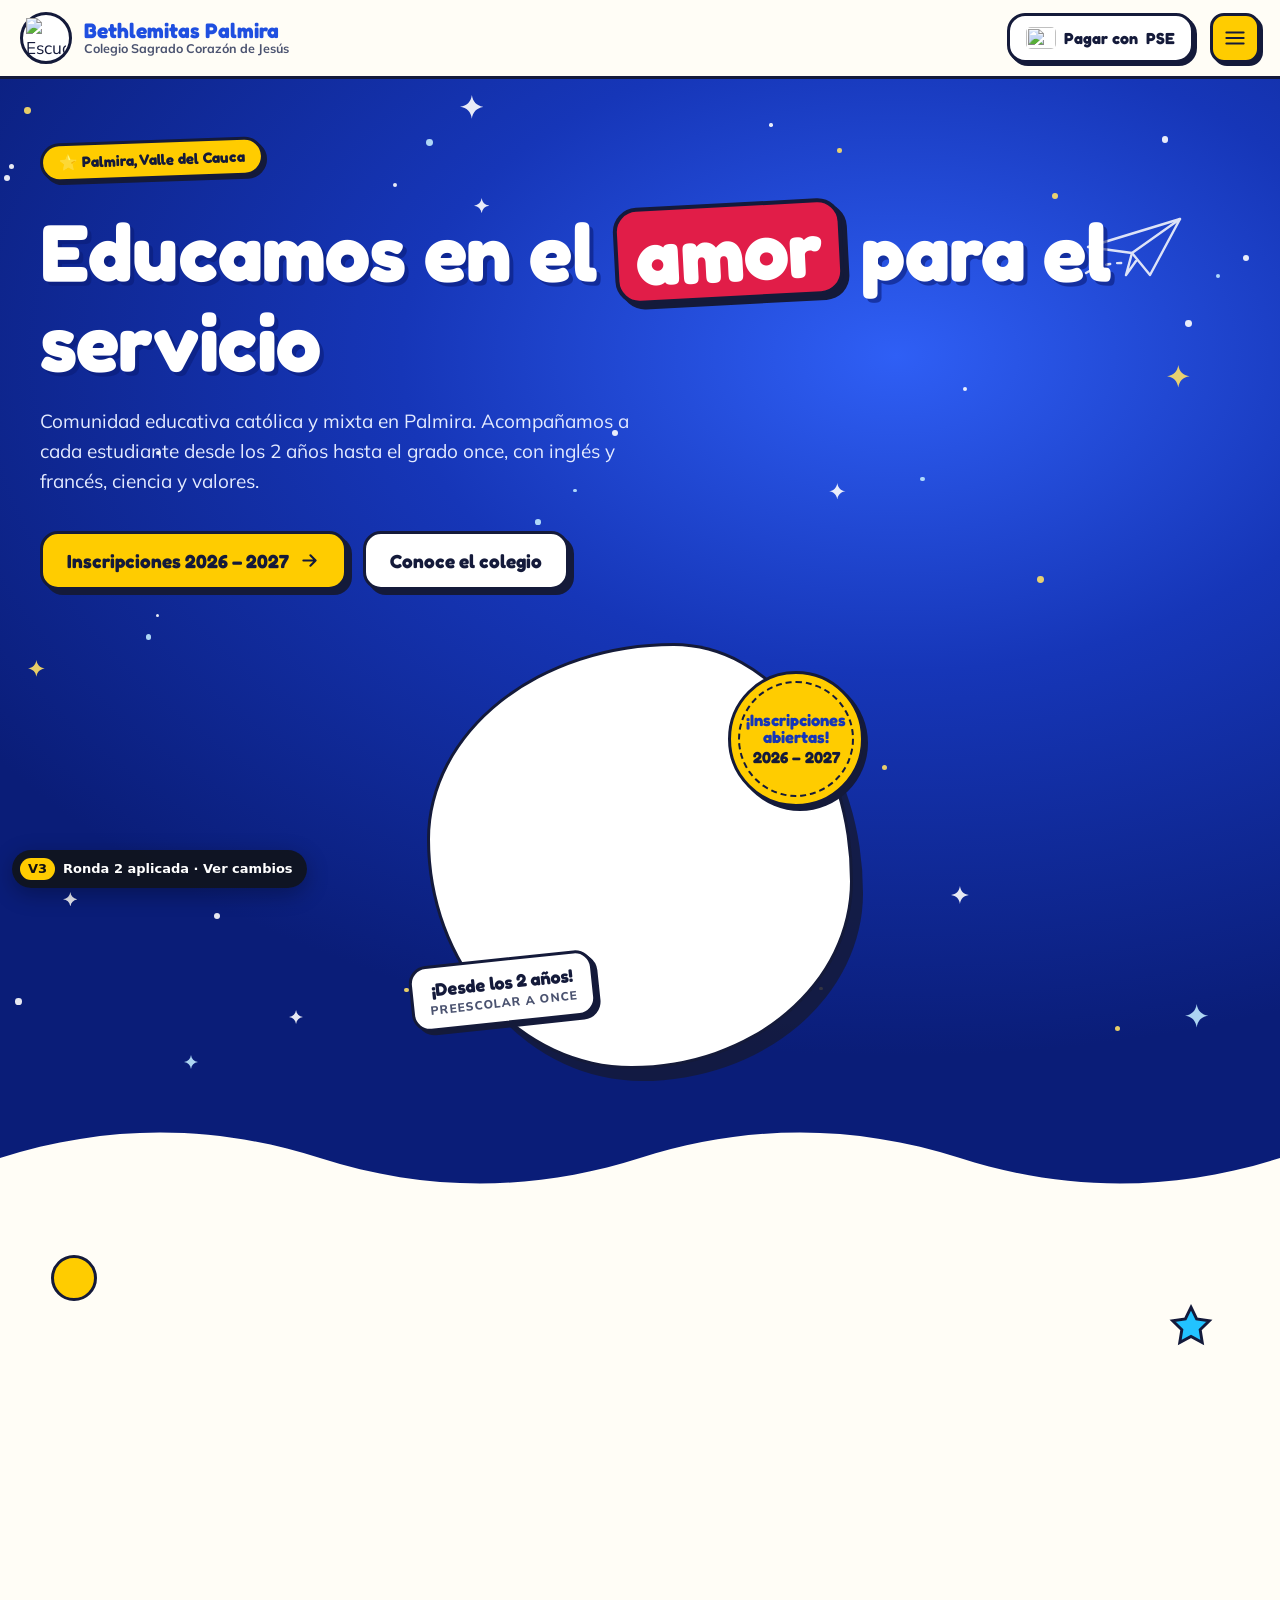
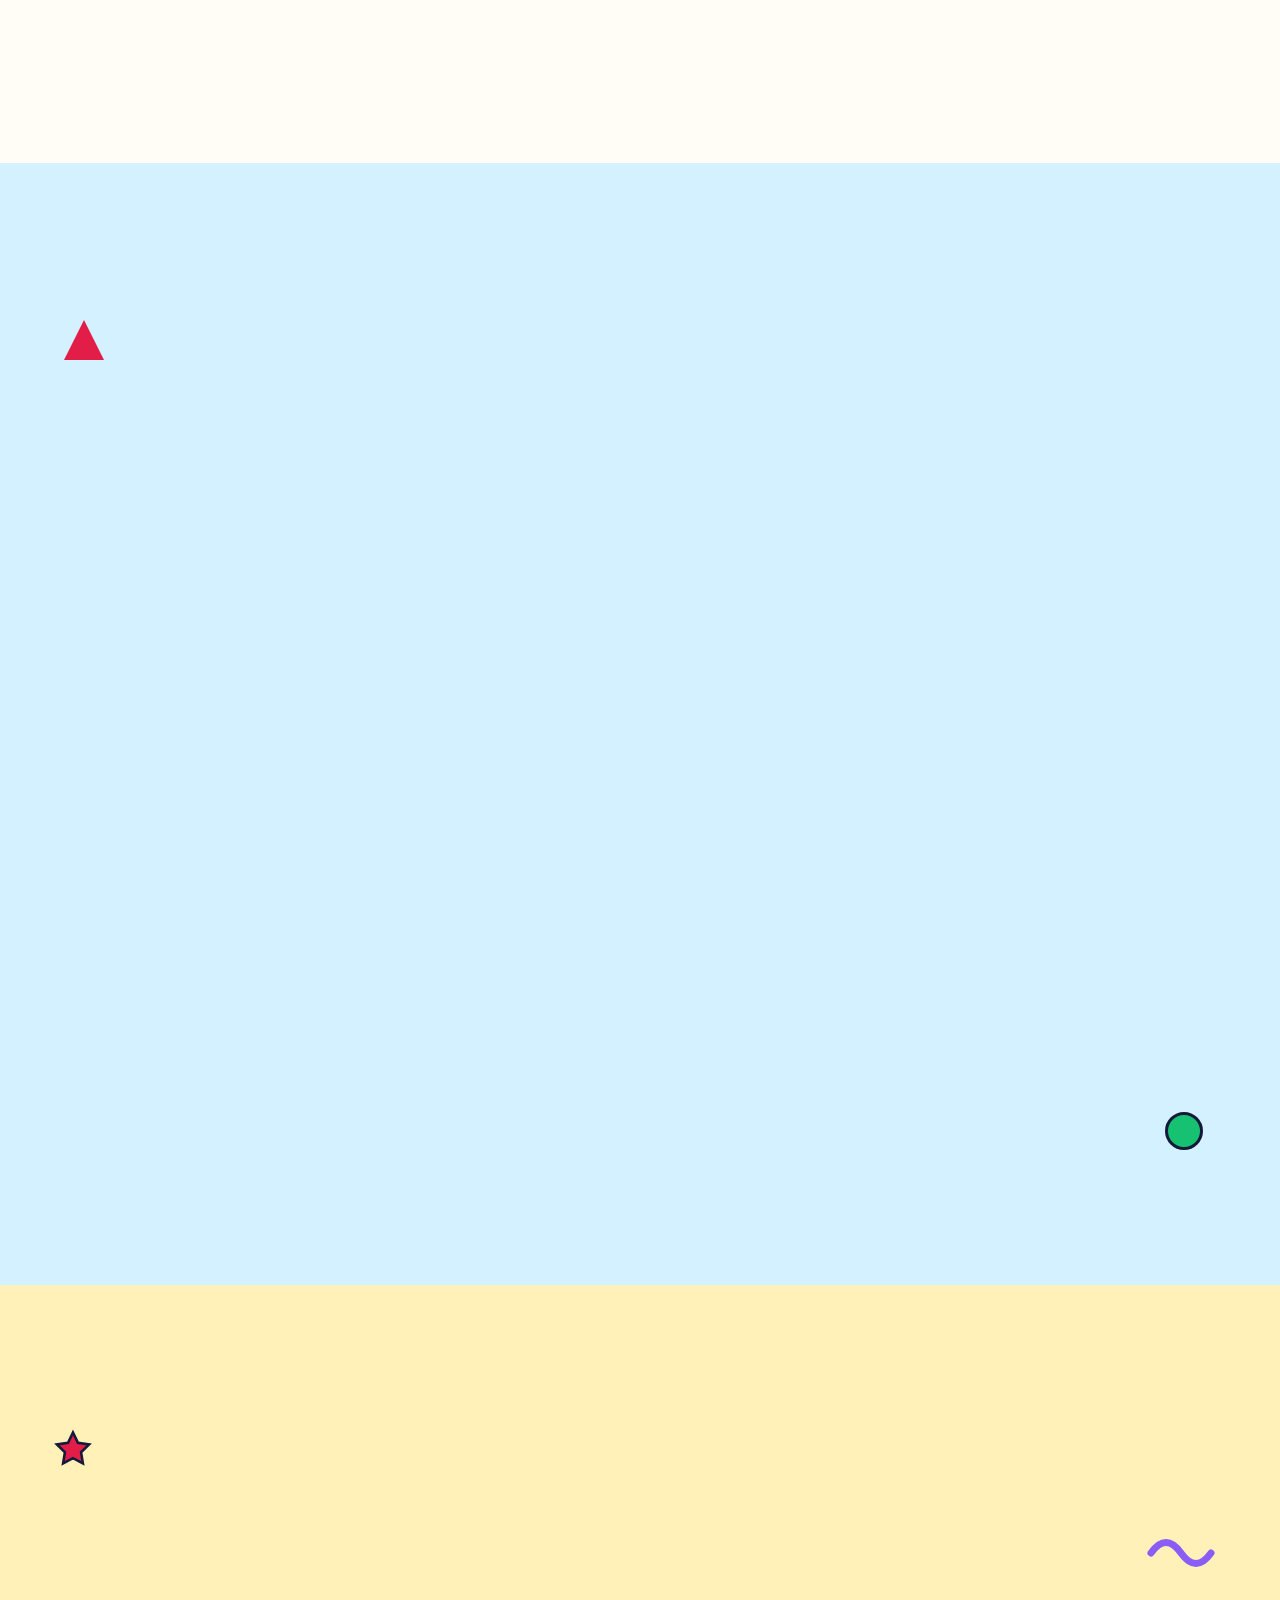
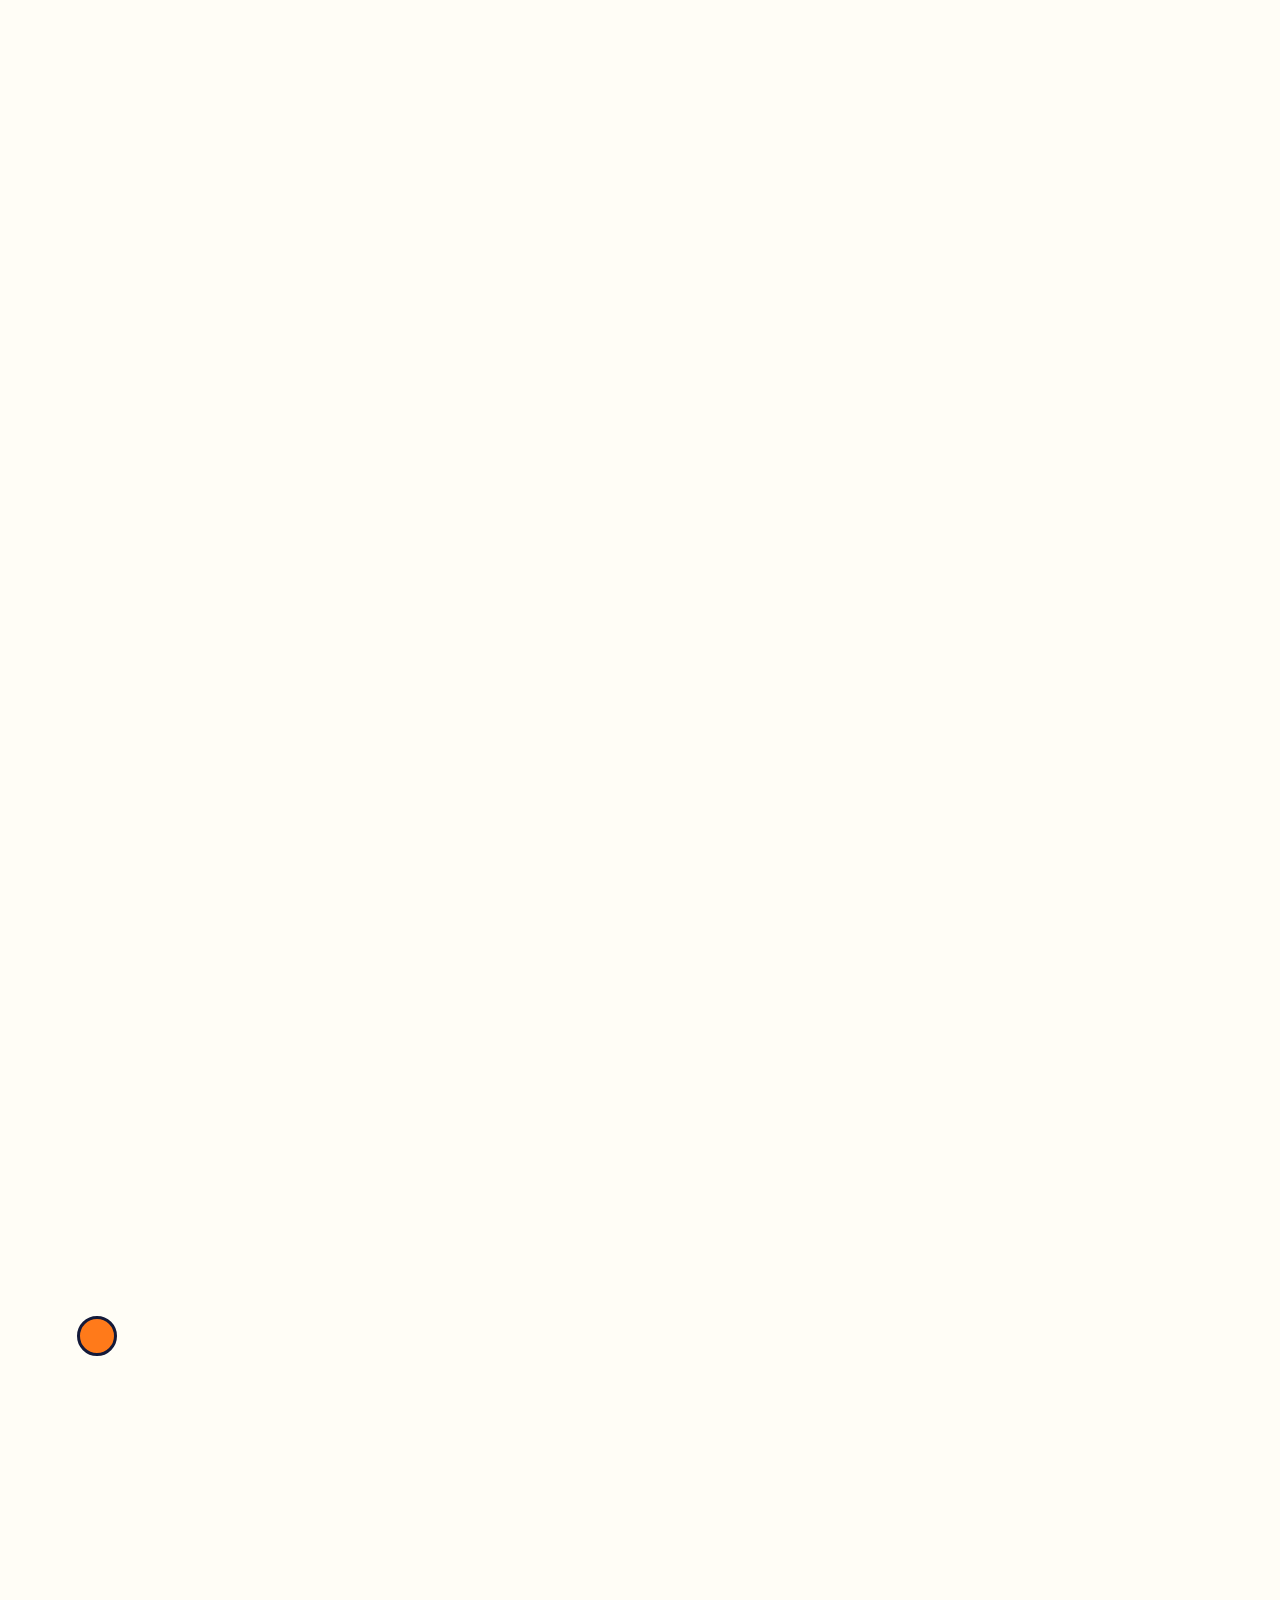
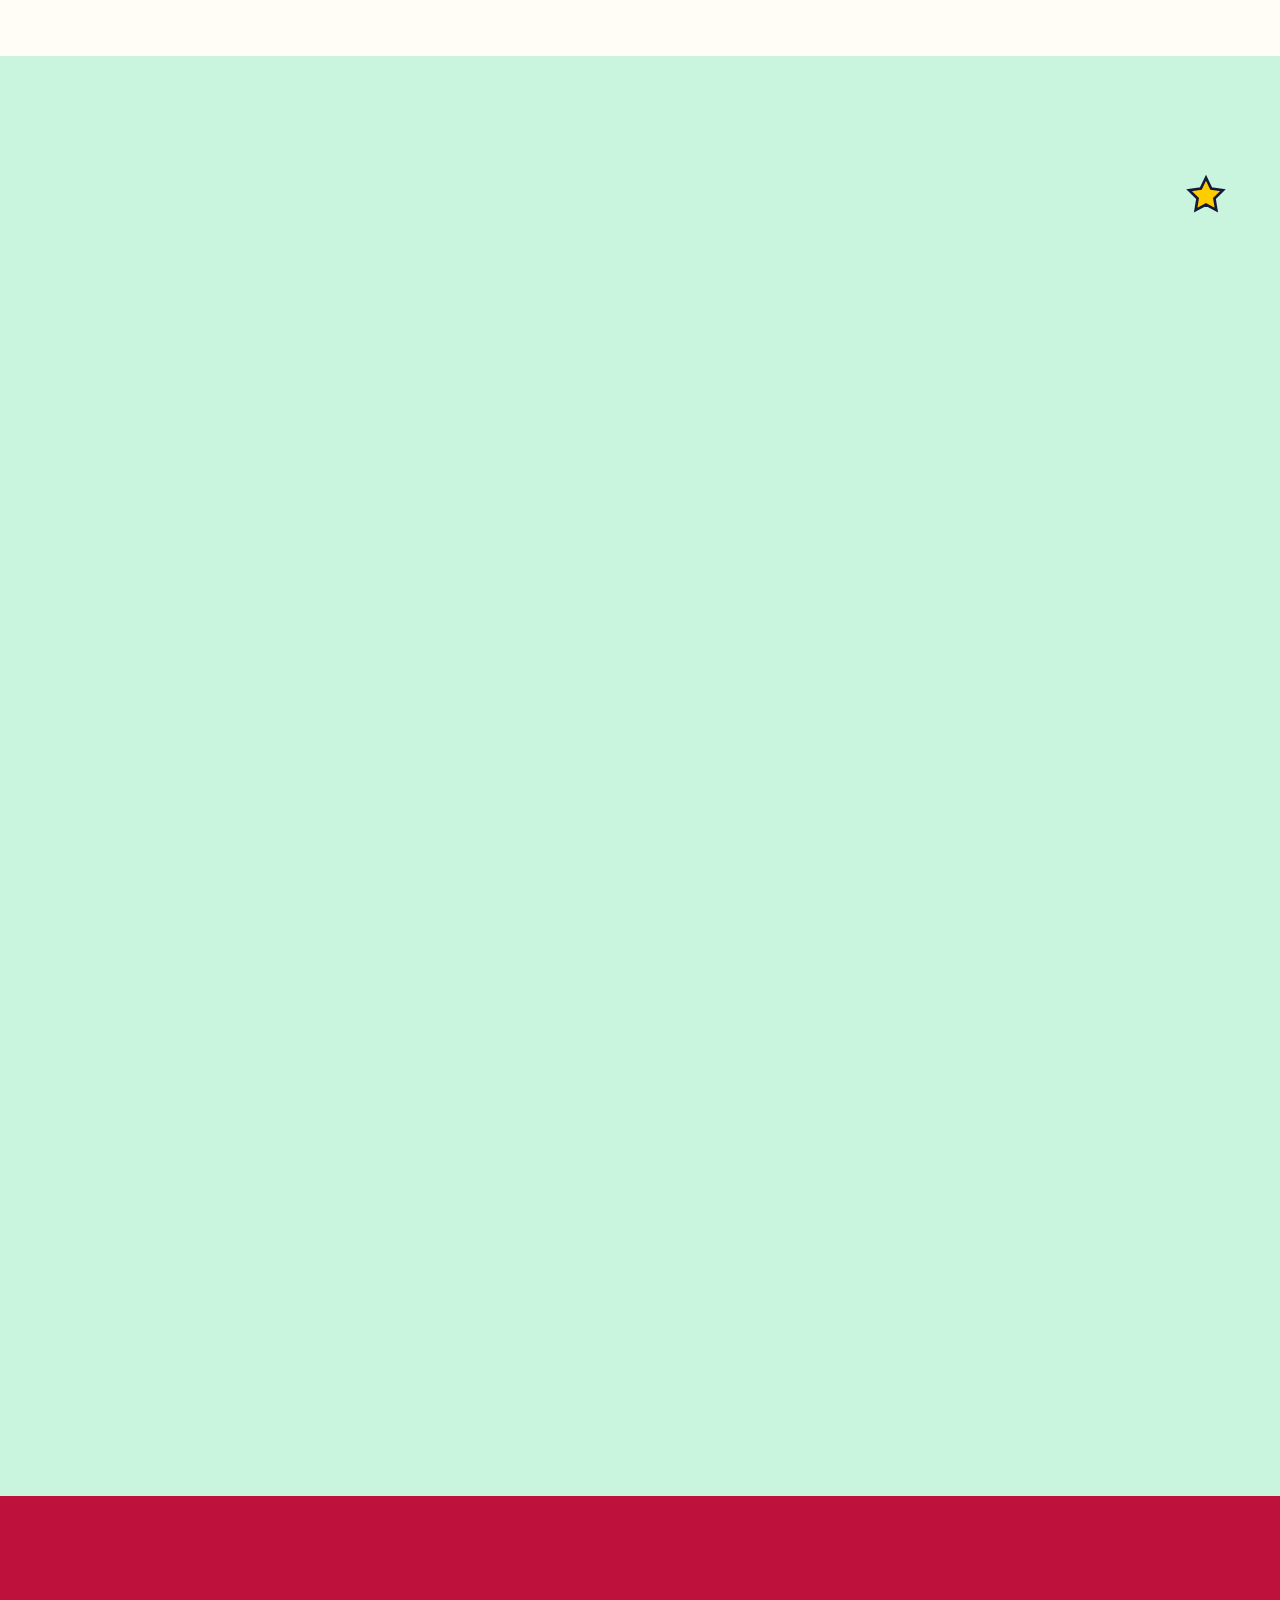
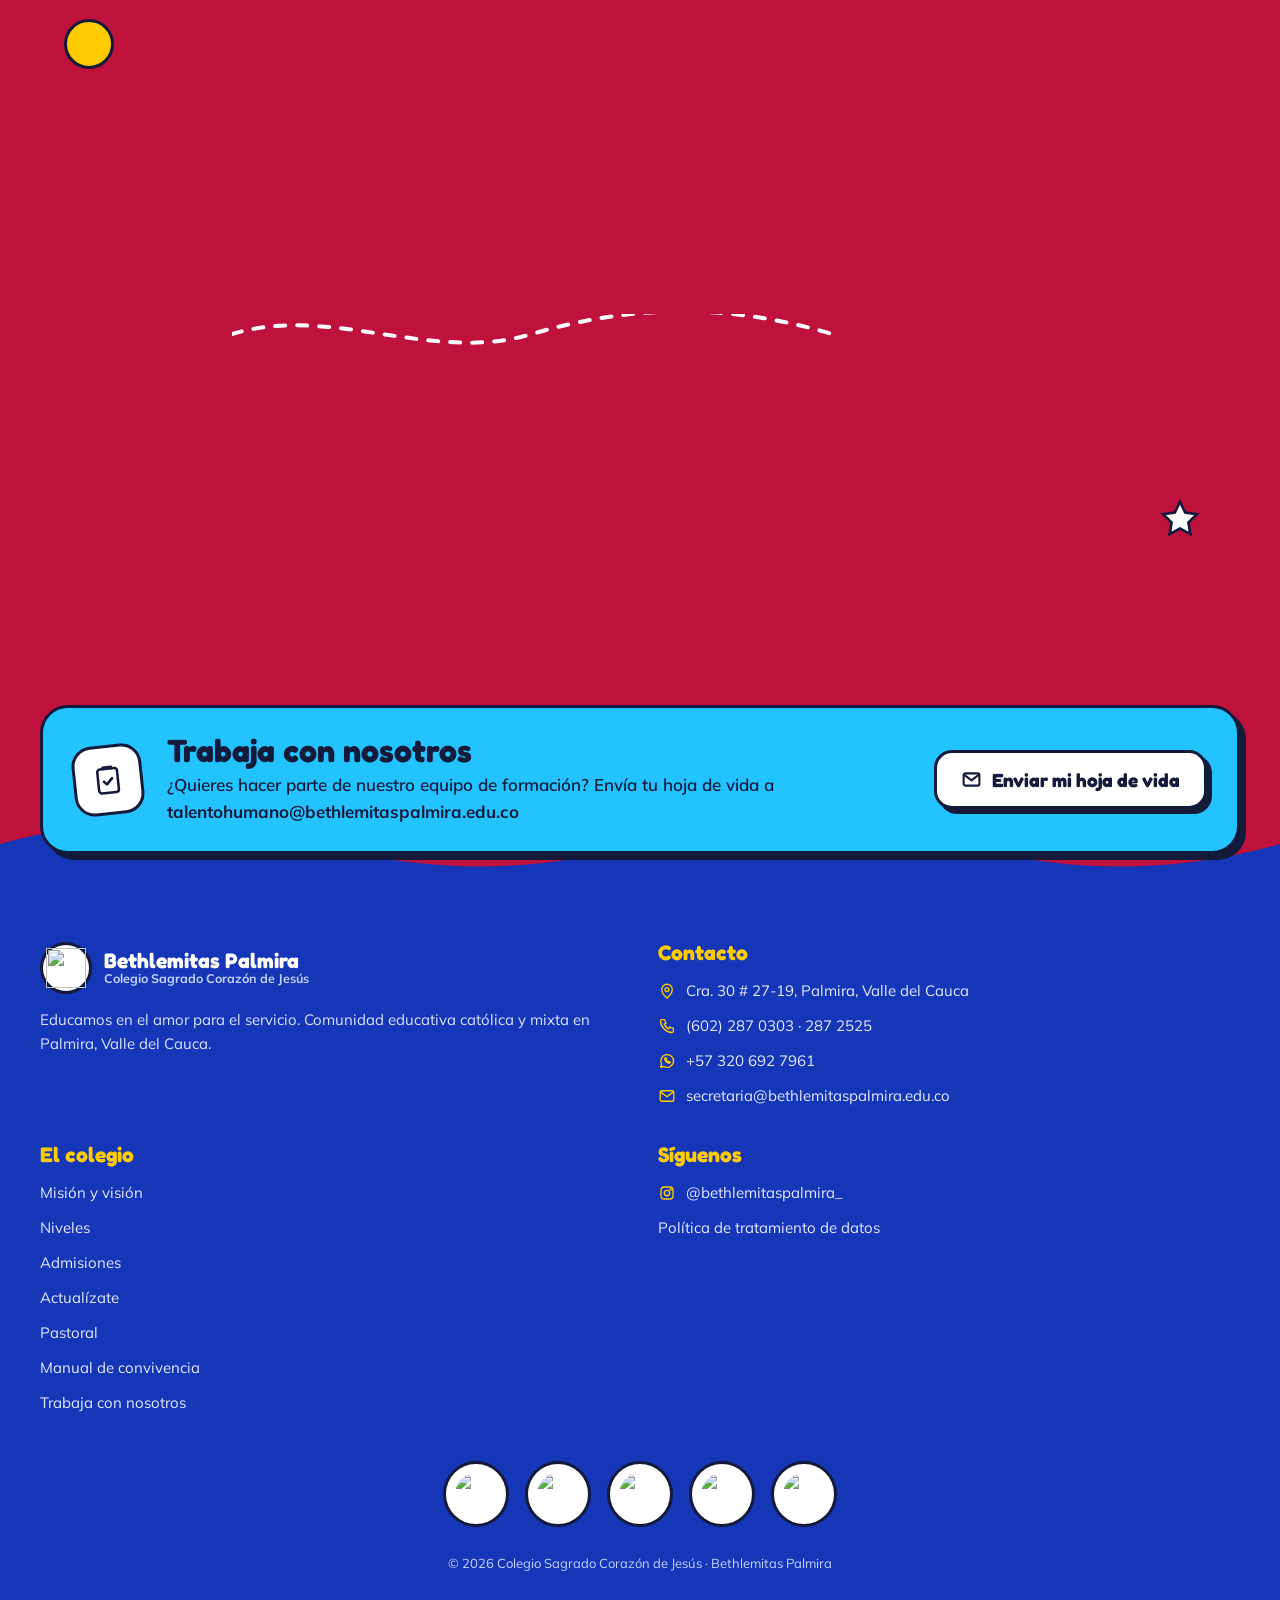
==== commit 73149d2d: "Versión 3: ronda 2 aplicada (PSE arriba, Información a un clic, Pastoral con su coordinadora, requis" ====
--- a/index.html
+++ b/index.html
@@ -5,10 +5,10 @@
 <meta name="viewport" content="width=device-width, initial-scale=1">
 <meta name="robots" content="noindex, nofollow">
 <meta name="color-scheme" content="only light">
-<title>Colegio Sagrado Corazón de Jesús · Bethlemitas Palmira — nuevo sitio (versión 2)</title>
+<title>Colegio Sagrado Corazón de Jesús · Bethlemitas Palmira — nuevo sitio (versión 3)</title>
 <meta name="description" content="Colegio Sagrado Corazón de Jesús Bethlemitas Palmira: comunidad educativa católica y mixta. Preescolar, primaria, básica secundaria y media académica, con inglés y francés.">
-<meta property="og:title" content="Nuevo sitio web · Bethlemitas Palmira (versión 2, en construcción)">
-<meta property="og:description" content="Así va quedando el nuevo sitio del colegio, con las correcciones de la primera ronda.">
+<meta property="og:title" content="Nuevo sitio web · Bethlemitas Palmira (versión 3, en construcción)">
+<meta property="og:description" content="Así va quedando el nuevo sitio del colegio, con las correcciones de la segunda ronda.">
 <meta property="og:image" content="https://www.bethlemitaspalmira.edu.co/wp-content/uploads/2024/04/armedia2-1024x576.jpeg">
 <meta property="og:image:width" content="1024">
 <meta property="og:image:height" content="576">
@@ -62,15 +62,15 @@
 
 /* ---------- Cabecera ---------- */
 .cabecera { position: fixed; top: 0; left: 0; right: 0; z-index: 100; background: var(--fondo); border-bottom: var(--borde); }
-.cabecera .envoltura { display: flex; align-items: center; gap: 18px; height: 76px; }
+.cabecera .envoltura { display: flex; align-items: center; gap: 16px; height: 76px; width: min(1300px, 100% - 40px); }
 .marca { display: flex; align-items: center; gap: 12px; text-decoration: none; margin-right: auto; }
 .marca .placa { width: 52px; height: 52px; border-radius: 50%; background: #fff; border: var(--borde); display: grid; place-items: center; flex: none; transition: transform .4s cubic-bezier(.3,1.6,.5,1); }
 .marca:hover .placa { transform: rotate(-12deg) scale(1.08); }
 .marca .placa img { width: 40px; height: 40px; object-fit: contain; }
 .marca b { display: block; font: 700 21px/1 var(--titulo); color: var(--azul); }
 .marca small { display: block; font: 700 12.5px/1.2 var(--cuerpo); color: var(--suave); }
-.menu { display: flex; gap: 4px; }
-.menu a { text-decoration: none; font: 600 16.5px/1 var(--titulo); padding: 10px 12px; border-radius: 999px; border: 3px solid transparent; transition: background .2s, border-color .2s, transform .2s; }
+.menu { display: flex; gap: 2px; }
+.menu a { text-decoration: none; font: 600 16px/1 var(--titulo); padding: 10px 10px; border-radius: 999px; border: 3px solid transparent; transition: background .2s, border-color .2s, transform .2s; }
 .menu a:nth-child(1):hover { background: #d3f1ff; } .menu a:nth-child(2):hover { background: #fff1b3; } .menu a:nth-child(3):hover { background: #ffd6df; }
 .menu a:nth-child(4):hover { background: #c9f5df; } .menu a:nth-child(5):hover { background: #e6dcff; } .menu a:nth-child(6):hover { background: #ffe1c7; }
 .menu a:hover { border-color: var(--tinta); transform: rotate(-2deg); }
@@ -284,6 +284,43 @@
 .aliados img { width: 66px; height: 66px; object-fit: contain; background: #fff; border-radius: 50%; padding: 9px; border: var(--borde); }
 .derechos { text-align: center; color: #c8d4ff; font-size: 13px; }
 
+/* ---------- Ronda 2: PSE, pastoral y requisitos ---------- */
+.btn.pse { background: #fff; color: var(--tinta); gap: 8px; }
+.cabecera .btn, .marca b, .marca small { white-space: nowrap; }
+.cabecera .btn.pse, .boton-menu { flex: none; }
+.marca { min-width: 0; } .marca > span:last-child { min-width: 0; overflow: hidden; }
+.marca b, .marca small { overflow: hidden; text-overflow: ellipsis; }
+.btn.pse img { width: 30px; height: 22px; object-fit: cover; object-position: 50% 30%; border-radius: 5px; }
+.solo-movil { display: none !important; }
+.acceso-pse { outline: 4px dashed rgba(20,26,58,.35); outline-offset: 4px; }
+.acceso .icono.logo-pse { width: 86px; border-radius: 16px; }
+.acceso .icono.logo-pse img { width: 100%; height: 150%; object-fit: cover; object-position: 50% 26%; }
+.acceso .pagar { display: inline-block; margin-top: 6px; padding: 5px 10px; border-radius: 10px; background: var(--tinta); color: #fff; font: 700 13px/1 var(--titulo); }
+.nota-pse { display: inline-flex; align-items: center; gap: 12px; margin-top: 16px !important; padding: 10px 16px; border-radius: 16px; background: #fff; color: var(--tinta) !important;
+  border: var(--borde); box-shadow: 4px 4px 0 var(--tinta); font-weight: 700; font-size: 16px !important; text-align: left; }
+.nota-pse img { width: 46px; height: 34px; object-fit: cover; object-position: 50% 28%; border-radius: 8px; flex: none; }
+.pastoral { display: grid; grid-template-columns: 230px 1fr; gap: 34px; align-items: center; padding: 30px; margin-bottom: 34px; border-radius: 30px; background: #efe8ff;
+  border: var(--borde); box-shadow: var(--sombra); position: relative; z-index: 1; }
+.pastoral .foto-pastoral { width: 230px; aspect-ratio: 229 / 301; border-radius: 50%; rotate: -3deg; }
+.pastoral h3 { font-size: 30px; color: var(--rey); margin-top: 14px; }
+.pastoral .cargo { display: block; font: 700 17px/1.2 var(--titulo); color: var(--rojo); margin: 4px 0 14px; }
+.pastoral p { color: var(--suave); font-size: 16px; margin-bottom: 10px; }
+.pastoral .acciones { margin-top: 18px; }
+.cuerpo-req { padding: 6px 24px 26px; }
+.cuerpo-req h3 { font-size: 22px; color: var(--rey); margin: 18px 0 10px; }
+.cuerpo-req ul { margin: 0; padding-left: 22px; display: grid; gap: 8px; }
+.cuerpo-req li { font-size: 15.5px; }
+.cuerpo-req a { color: var(--rojo); font-weight: 800; }
+
+/* Teléfonos angostos: la cabecera con marca + PSE + menú tiene que entrar */
+@media (max-width: 380px) {
+  .cabecera .envoltura { gap: 8px; width: calc(100% - 24px); }
+  .marca { gap: 8px; } .marca .placa { width: 38px; height: 38px; } .marca .placa img { width: 29px; height: 29px; }
+  .marca b { font-size: 15.5px; }
+  .btn.pse { padding: 8px 9px; font-size: 14px; gap: 6px; } .btn.pse img { width: 26px; height: 19px; }
+  .boton-menu { width: 46px; height: 46px; }
+}
+
 /* ---------- Versión y cambios (para revisar con el colegio) ---------- */
 .version { position: fixed; left: 12px; bottom: 12px; z-index: 900; display: flex; align-items: center; gap: 8px; padding: 8px 14px 8px 8px; border-radius: 999px; border: 0;
   background: rgba(17,20,28,.92); color: #fff; font: 600 13px/1.2 system-ui, "Segoe UI", sans-serif; cursor: pointer; box-shadow: 0 6px 22px rgba(0,0,0,.3); }
@@ -302,13 +339,15 @@
 .cambios .hecho h3 { color: #15803d; } .cambios .confirmar h3 { color: #b45309; } .cambios .pendiente h3 { color: #be123c; }
 
 /* ---------- Tableta ---------- */
-@media (max-width: 1100px) {
+@media (max-width: 1320px) {
   .menu { position: fixed; top: 76px; left: 0; right: 0; flex-direction: column; gap: 6px; padding: 14px 20px 22px; background: var(--fondo); border-bottom: var(--borde);
     transform: translateY(-130%); transition: transform .4s cubic-bezier(.16,1,.3,1); }
   .menu a { font-size: 21px; border-color: var(--tinta); background: #fff; }
   .menu-abierto .menu { transform: none; }
   .boton-menu { display: grid; place-items: center; }
-  .cabecera .btn.chico { display: none; }
+  .cabecera .btn.chico:not(.pse) { display: none; }
+  .solo-movil { display: block !important; }
+  .menu .menu-pse { background: #c9f5df; }
   .portada .envoltura { grid-template-columns: 1fr; }
   .burbuja-foto { width: min(420px, 82%); }
   .rejilla-niveles, .rejilla-noticias { grid-template-columns: repeat(2, minmax(0, 1fr)); }
@@ -373,6 +412,17 @@
   .aliados img { width: 54px; height: 54px; }
   .forma { display: none; }
   .version { font-size: 12px; }
+  .btn.pse { padding: 9px 11px; font-size: 15px; }
+  .btn.pse .pse-txt { display: none; }
+  .marca small { display: none; }
+  .cabecera .envoltura { gap: 10px; }
+  .marca b { white-space: normal; font-size: 17px; line-height: 1.02; }
+  .pastoral { grid-template-columns: 1fr; gap: 18px; padding: 22px 18px; text-align: left; }
+  .pastoral .foto-pastoral { width: 150px; justify-self: center; }
+  .pastoral h3 { font-size: 24px; }
+  .pastoral p { font-size: 15px; }
+  .acceso .icono.logo-pse { width: 72px; }
+  .nota-pse { font-size: 14.5px !important; }
 }
 </style>
 </head>
@@ -393,6 +443,7 @@
       <span><b>Bethlemitas Palmira</b><small>Colegio Sagrado Corazón de Jesús</small></span>
     </a>
     <nav class="menu" aria-label="Principal">
+      <a class="solo-movil menu-pse" href="https://portalpagos.davivienda.com/#/comercio/11333/HERMANAS%20BETHLEMITAS%20PROVINCIA%20DEL%20SAGRADO%20CORAZON%20PALMIRA%20VALLE%20DEL%20CAUCA" target="_blank" rel="noopener">Pagar con PSE</a>
       <a href="#identidad">Institución</a>
       <a href="#niveles">Niveles</a>
       <a href="#admisiones">Admisiones</a>
@@ -400,6 +451,7 @@
       <a href="#actualizate" data-filtro="pastoral">Pastoral</a>
       <a href="#contacto">Contacto</a>
     </nav>
+    <a class="btn chico pse" href="https://portalpagos.davivienda.com/#/comercio/11333/HERMANAS%20BETHLEMITAS%20PROVINCIA%20DEL%20SAGRADO%20CORAZON%20PALMIRA%20VALLE%20DEL%20CAUCA" target="_blank" rel="noopener"><img src="https://www.bethlemitaspalmira.edu.co/wp-content/uploads/2024/04/Pagos-pse.png" alt=""><span class="pse-txt">Pagar con </span>PSE</a>
     <a class="btn chico" href="#admisiones">Preinscripción</a>
     <button class="boton-menu" data-menu aria-expanded="false" aria-label="Abrir menú"><svg class="ico"><use href="iconos.svg#i-menu"/></svg></button>
   </div>
@@ -437,13 +489,13 @@
     <div class="envoltura">
       <div class="titular">
         <span class="etiqueta" data-entra="cae">Para las familias</span>
-        <h2 id="t-accesos" data-entra="sube">Lo que más se consulta, <span class="marcado">a un clic</span></h2>
+        <h2 id="t-accesos" data-entra="sube">Información <span class="marcado">a un clic</span></h2>
       </div>
       <div class="rejilla-accesos">
-        <a class="acceso" href="#" style="--c:#fff1b3" data-entra="zoom"><span class="icono"><svg class="ico"><use href="iconos.svg#i-circular"/></svg></span><span><b>Circulares y comunicados</b><span class="desc">Comunicados oficiales por año</span></span></a>
-        <a class="acceso" href="#" style="--c:#ffd6df;--i:1" data-entra="zoom"><span class="icono"><svg class="ico"><use href="iconos.svg#i-manual"/></svg></span><span><b>Manual de convivencia</b><span class="desc">Normas y acuerdos vigentes</span></span></a>
-        <a class="acceso" href="#admisiones" style="--c:#d3f1ff;--i:2" data-entra="zoom"><span class="icono"><svg class="ico"><use href="iconos.svg#i-matricula"/></svg></span><span><b>Matrículas</b><span class="desc">Fechas, requisitos y documentos</span></span></a>
-        <a class="acceso" href="#" style="--c:#c9f5df;--i:3" data-entra="zoom"><span class="icono"><img src="https://www.bethlemitaspalmira.edu.co/wp-content/uploads/2024/04/Pagos-pse.png" alt="Logo de PSE"></span><span><b>Pagos en línea</b><span class="desc">Pensiones y costos por PSE</span></span></a>
+        <a class="acceso acceso-pse" href="https://portalpagos.davivienda.com/#/comercio/11333/HERMANAS%20BETHLEMITAS%20PROVINCIA%20DEL%20SAGRADO%20CORAZON%20PALMIRA%20VALLE%20DEL%20CAUCA" target="_blank" rel="noopener" style="--c:#c9f5df" data-entra="zoom"><span class="icono logo-pse"><img src="https://www.bethlemitaspalmira.edu.co/wp-content/uploads/2024/04/Pagos-pse.png" alt="Logo de PSE"></span><span><b>Pagos en línea</b><span class="desc">Pensiones, matrícula e inscripción por PSE</span><span class="pagar">Pagar ahora →</span></span></a>
+        <a class="acceso" href="#" style="--c:#fff1b3;--i:1" data-entra="zoom"><span class="icono"><svg class="ico"><use href="iconos.svg#i-circular"/></svg></span><span><b>Circulares y comunicados</b><span class="desc">Comunicados oficiales por año</span></span></a>
+        <a class="acceso" href="#" style="--c:#ffd6df;--i:2" data-entra="zoom"><span class="icono"><svg class="ico"><use href="iconos.svg#i-manual"/></svg></span><span><b>Manual de convivencia</b><span class="desc">Normas y acuerdos vigentes</span></span></a>
+        <a class="acceso" href="#admisiones" style="--c:#d3f1ff;--i:3" data-entra="zoom"><span class="icono"><svg class="ico"><use href="iconos.svg#i-matricula"/></svg></span><span><b>Matrículas</b><span class="desc">Fechas, requisitos y documentos</span></span></a>
         <a class="acceso" href="#" style="--c:#e6dcff;--i:4" data-entra="zoom"><span class="icono"><svg class="ico"><use href="iconos.svg#i-plataforma"/></svg></span><span><b>Plataforma académica</b><span class="desc">Notas, tareas y observaciones</span></span></a>
         <a class="acceso" href="#" style="--c:#ffe1c7;--i:5" data-entra="zoom"><span class="icono"><svg class="ico"><use href="iconos.svg#i-uniforme"/></svg></span><span><b>Uniformes</b><span class="desc">Diario y educación física</span></span></a>
       </div>
@@ -528,6 +580,20 @@
         <button role="tab" data-pestana="pastoral" aria-selected="false">Pastoral</button>
         <button role="tab" data-pestana="comunidad" aria-selected="false">Comunidad</button>
       </div>
+      <article class="pastoral" data-panel="pastoral" id="pastoral" data-entra="zoom">
+        <div class="foto-pastoral foto sticker-foto"><img src="media/pastoral-hna-milena-vargas.jpg" alt="Hna Milena Patricia Vargas Mayorga, coordinadora de Pastoral"></div>
+        <div>
+          <span class="etiqueta" style="background:var(--lila);color:#fff">Pastoral</span>
+          <h3>Hna Milena Patricia Vargas Mayorga</h3>
+          <span class="cargo">Coordinadora de Pastoral</span>
+          <p>La Pastoral educativa, como acción evangelizadora, dinamiza el quehacer escolar. A la luz del carisma Bethlemita e inspirada en el testimonio de los fundadores, está al servicio del proyecto educativo; las personas y los espacios favorecen un ambiente animado por el espíritu evangélico de caridad y libertad.</p>
+          <p>Planear, realizar, controlar y velar por la realización de la Gestión de Pastoral, creando estrategias, definiendo procesos y acompañando a la comunidad educativa en su formación integral.</p>
+          <div class="acciones">
+            <a class="btn chico" href="#">Conoce más <svg class="ico"><use href="iconos.svg#i-flecha"/></svg></a>
+            <a class="btn chico blanco" href="mailto:pastoral@bethlemitaspalmira.edu.co"><svg class="ico"><use href="iconos.svg#i-mail"/></svg> Escribir a pastoral</a>
+          </div>
+        </div>
+      </article>
       <div class="rejilla-noticias">
         <a class="noticia" href="#" data-panel="pastoral" style="--c:#e6dcff" data-entra="sube"><div class="foto"><img class="sin-banda-der" src="https://www.bethlemitaspalmira.edu.co/wp-content/uploads/2024/04/Fraternidad-768x421.png" alt="Estudiantes en el parque del colegio" loading="lazy"></div><div class="cuerpo"><span class="cat">Pastoral</span><h3>Convivir en fraternidad</h3><span class="leer">Leer más <svg class="ico"><use href="iconos.svg#i-flecha"/></svg></span></div></a>
         <a class="noticia" href="#" data-panel="pastoral" style="--c:#e6dcff;--i:1" data-entra="sube"><div class="foto"><img class="sin-banda" src="https://www.bethlemitaspalmira.edu.co/wp-content/uploads/2024/04/Educamos-Bethlemitas-768x384.png" alt="Grupo de estudiantes del colegio" loading="lazy"></div><div class="cuerpo"><span class="cat">Pastoral</span><h3>Educamos en el amor para el servicio</h3><span class="leer">Leer más <svg class="ico"><use href="iconos.svg#i-flecha"/></svg></span></div></a>
@@ -576,6 +642,7 @@
         <span class="etiqueta" data-entra="cae">¡Inscripciones abiertas!</span>
         <h2 id="t-admisiones" data-entra="sube">Año lectivo 2026 – 2027</h2>
         <p data-entra="sube" style="--i:1">Tres pasos para que tu hijo o hija haga parte de la familia Bethlemita.</p>
+        <p class="nota-pse" data-entra="sube" style="--i:2"><img src="https://www.bethlemitaspalmira.edu.co/wp-content/uploads/2024/04/Pagos-pse.png" alt="">El valor de la inscripción se cancela por PSE ingresando a la página web del colegio.</p>
       </div>
       <div class="tablero">
         <svg class="ruta" viewBox="0 0 600 40" preserveAspectRatio="none"><path d="M0 20c100-30 200 30 300 0s200-30 300 0"/></svg>
@@ -585,7 +652,9 @@
       </div>
       <div class="acciones" data-entra="sube">
         <a class="btn amarillo" href="#">Iniciar la preinscripción <svg class="ico"><use href="iconos.svg#i-flecha"/></svg></a>
-        <a class="btn blanco" href="https://wa.me/573206927961" target="_blank" rel="noopener"><svg class="ico"><use href="iconos.svg#i-wa"/></svg> Escribir por WhatsApp</a>
+        <a class="btn blanco" href="https://portalpagos.davivienda.com/#/comercio/11333/HERMANAS%20BETHLEMITAS%20PROVINCIA%20DEL%20SAGRADO%20CORAZON%20PALMIRA%20VALLE%20DEL%20CAUCA" target="_blank" rel="noopener">Pagar con PSE <svg class="ico"><use href="iconos.svg#i-pago"/></svg></a>
+        <button class="btn blanco" type="button" data-requisitos><svg class="ico"><use href="iconos.svg#i-matricula"/></svg> Ver requisitos</button>
+        <a class="btn blanco" href="https://wa.me/573206927961" target="_blank" rel="noopener"><svg class="ico"><use href="iconos.svg#i-wa"/></svg> WhatsApp</a>
       </div>
     </div>
   </section>
@@ -668,44 +737,69 @@
   </div>
 </dialog>
 
+<!-- Requisitos de inscripción y matrícula (#29), con las correcciones del colegio -->
+<dialog class="catalogo requisitos" id="requisitos" aria-labelledby="t-requisitos">
+  <div class="cab"><h2 id="t-requisitos">Requisitos</h2><button class="cerrar" type="button" aria-label="Cerrar"><svg class="ico"><use href="iconos.svg#i-cerrar"/></svg></button></div>
+  <div class="cuerpo-req">
+    <h3>Documentos para la inscripción</h3>
+    <ul>
+      <li><b>El valor de la inscripción se cancela por PSE</b> ingresando a la página web del colegio. <a href="https://portalpagos.davivienda.com/#/comercio/11333/HERMANAS%20BETHLEMITAS%20PROVINCIA%20DEL%20SAGRADO%20CORAZON%20PALMIRA%20VALLE%20DEL%20CAUCA" target="_blank" rel="noopener">Pagar con PSE →</a></li>
+      <li>Informe descriptivo o boletín del estudiante.</li>
+      <li>Constancia de comportamiento escolar del colegio de procedencia.</li>
+      <li>Paz y salvo de pensiones del colegio de procedencia (si viene de un jardín infantil o de un colegio privado).</li>
+      <li>Registro civil (notaría). Mayores de 7 años: tarjeta de identidad ampliada al 150 %.</li>
+      <li>El aspirante y sus padres deben contar con 2 horas disponibles para atender el proceso.</li>
+    </ul>
+    <h3>Documentos para la matrícula · año lectivo 2026 – 2027</h3>
+    <ul>
+      <li>Paz y salvo del colegio de procedencia (si viene de un jardín infantil o de un colegio privado).</li>
+      <li>Constancia de comportamiento escolar expedida por el colegio de procedencia.</li>
+      <li>Certificado original reciente del año anterior, en papel membretado, con intensidad horaria, valoración final, firmas y sellos. Para bachillerato, desde el grado 5.º de primaria.</li>
+      <li>Retiro del SIMAT en el colegio de procedencia.</li>
+      <li>Fotocopia del carné de la EPS o carta que certifique la afiliación activa a la fecha de matrícula.</li>
+      <li>Certificado médico.</li>
+      <li>Examen de hemoclasificación (tipo de sangre), si no figura en el registro civil o en otro documento.</li>
+      <li>Una foto a color tamaño 3×4 del estudiante, del papá y de la mamá, debidamente marcadas.</li>
+      <li>Fotocopia de la cédula de los padres de familia, ampliada al 150 %.</li>
+      <li>Pago total de la matrícula del año escolar 2026 – 2027.</li>
+      <li>Contrato de matrícula, pagaré y carta de instrucciones firmados por los padres de familia o el responsable financiero.</li>
+      <li>Estudiantes con 7 años cumplidos: fotocopia ampliada y legible de la tarjeta de identidad (no hace falta que sea tamaño oficio).</li>
+    </ul>
+  </div>
+</dialog>
+
 <!-- Versión y cambios de esta ronda, para revisar con el colegio -->
-<button class="version" type="button" id="ver-cambios"><b>V2</b> Ronda 1 aplicada · Ver cambios</button>
+<button class="version" type="button" id="ver-cambios"><b>V3</b> Ronda 2 aplicada · Ver cambios</button>
 <dialog class="cambios" id="cambios" aria-labelledby="t-cambios">
-  <div class="cab"><h2 id="t-cambios">Versión 2 · cambios de la ronda 1</h2><button type="button" aria-label="Cerrar"><svg class="ico"><use href="iconos.svg#i-cerrar"/></svg></button></div>
+  <div class="cab"><h2 id="t-cambios">Versión 3 · cambios de la ronda 2</h2><button type="button" aria-label="Cerrar"><svg class="ico"><use href="iconos.svg#i-cerrar"/></svg></button></div>
   <div class="contenido">
-    <p style="margin-top:14px">Estilo elegido: <b>Recreo</b>, con detalles inspirados en la página del Colegio Bethlemitas Medellín. Los números son los de la planilla de correcciones.</p>
+    <p style="margin-top:14px">Estilo elegido: <b>Recreo</b>. Los números son los de la planilla de correcciones (la ronda 1 fue del #1 al #23).</p>
     <div class="hecho">
-      <h3>Aplicado</h3>
+      <h3>Aplicado en la ronda 2</h3>
       <ul>
-        <li><i>2</i><span>Colores más vivos en todo el sitio.</span></li>
-        <li><i>3</i><span>Portada en azul oscuro con estrellas que se mueven.</span></li>
-        <li><i>4</i><span>Fotos recortadas con borde blanco, que aparecen al bajar.</span></li>
-        <li><i>5</i><span>Fundadores en marcos ovalados de madera, como los del colegio, con su frase.</span></li>
-        <li><i>6</i><span>Pagos en línea con el logo de PSE.</span></li>
-        <li><i>7</i><span>Se quitó 1888 y los años de historia de todo el sitio.</span></li>
-        <li><i>8</i><span>Se quitó «15 grados».</span></li>
-        <li><i>9–10</i><span>Lúdicas: bloque y tarjeta que abren el catálogo.</span></li>
-        <li><i>11</i><span>Año lectivo 2026 – 2027.</span></li>
-        <li><i>12</i><span>Nombre completo de los fundadores.</span></li>
-        <li><i>13</i><span>Misión y visión completas.</span></li>
-        <li><i>15–17</i><span>Sale «Lo último que envió el colegio»; entra «Actualízate», con la categoría Pastoral y su botón en el menú.</span></li>
-        <li><i>18</i><span>Trabaja con nosotros, con el correo de talento humano.</span></li>
+        <li><i>24</i><span>El título de los accesos ahora dice «Información a un clic».</span></li>
+        <li><i>25</i><span>Pagos PSE es el primer acceso y tiene botón arriba, en la cabecera. Lleva al portal de pagos del colegio.</span></li>
+        <li><i>26</i><span>En admisiones: «El valor de la inscripción se cancela por PSE…», con su botón.</span></li>
+        <li><i>27</i><span>Pastoral con su coordinadora, la Hna Milena Patricia Vargas Mayorga: el mismo texto, su foto, «Conoce más» y el correo de pastoral.</span></li>
+        <li><i>29</i><span>«Ver requisitos» en admisiones, con las correcciones de la hoja.</span></li>
+        <li><i>15</i><span>Confirmado: el acceso «Circulares y comunicados» se queda.</span></li>
       </ul>
     </div>
     <div class="confirmar">
       <h3>Por confirmar</h3>
       <ul>
-        <li><i>14</i><span>Niveles: separamos Básica secundaria (6.º a 9.º) y Media académica (10.º y 11.º). ¿Es correcto?</span></li>
-        <li><i>15</i><span>El acceso «Circulares y comunicados» de arriba se mantiene. ¿Les parece bien?</span></li>
+        <li><i>14</i><span>Niveles: ¿Básica secundaria (6.º a 9.º) y Media académica (10.º y 11.º) separadas?</span></li>
+        <li><i>28</i><span>Manual de convivencia: el PDF dice 2025-2026. ¿Lo mostramos como 2026 – 2027 o nos envían el actualizado?</span></li>
+        <li><i>31</i><span>La reseña histórica del manual dice que el colegio se fundó en 1888, y en la ronda 1 se pidió no poner ese año. ¿Cómo la publicamos?</span></li>
       </ul>
     </div>
     <div class="pendiente">
       <h3>Lo que necesitamos del colegio</h3>
       <ul>
+        <li><i>30</i><span>El link de pastoral para el botón «Conoce más».</span></li>
+        <li><i>27</i><span>La foto de la Hna Milena en mejor calidad (la que llegó es pequeña).</span></li>
         <li><i>19</i><span>Fotos recientes del colegio.</span></li>
-        <li><i>20</i><span>Proceso de admisión de cada nivel.</span></li>
-        <li><i>21</i><span>Manual de convivencia.</span></li>
-        <li><i>22</i><span>Historia del colegio.</span></li>
+        <li><i>20</i><span>El proceso de admisión paso a paso (los requisitos ya llegaron).</span></li>
         <li><i>23</i><span>Lista de lúdicas disponibles.</span></li>
       </ul>
     </div>
@@ -754,10 +848,12 @@
   };
   dialogo("catalogo", "[data-catalogo]");
   dialogo("cambios", "#ver-cambios");
+  dialogo("requisitos", "[data-requisitos]");
 
   // "Pastoral" en el menú abre Actualízate con ese filtro.
   document.querySelectorAll('[data-filtro="pastoral"]').forEach(a => a.addEventListener("click", () => {
     document.querySelector('.pestanas [data-pestana="pastoral"]')?.click();
+    setTimeout(() => document.getElementById("pastoral")?.scrollIntoView({ block: "start" }), 50);
   }));
 })();
 </script>
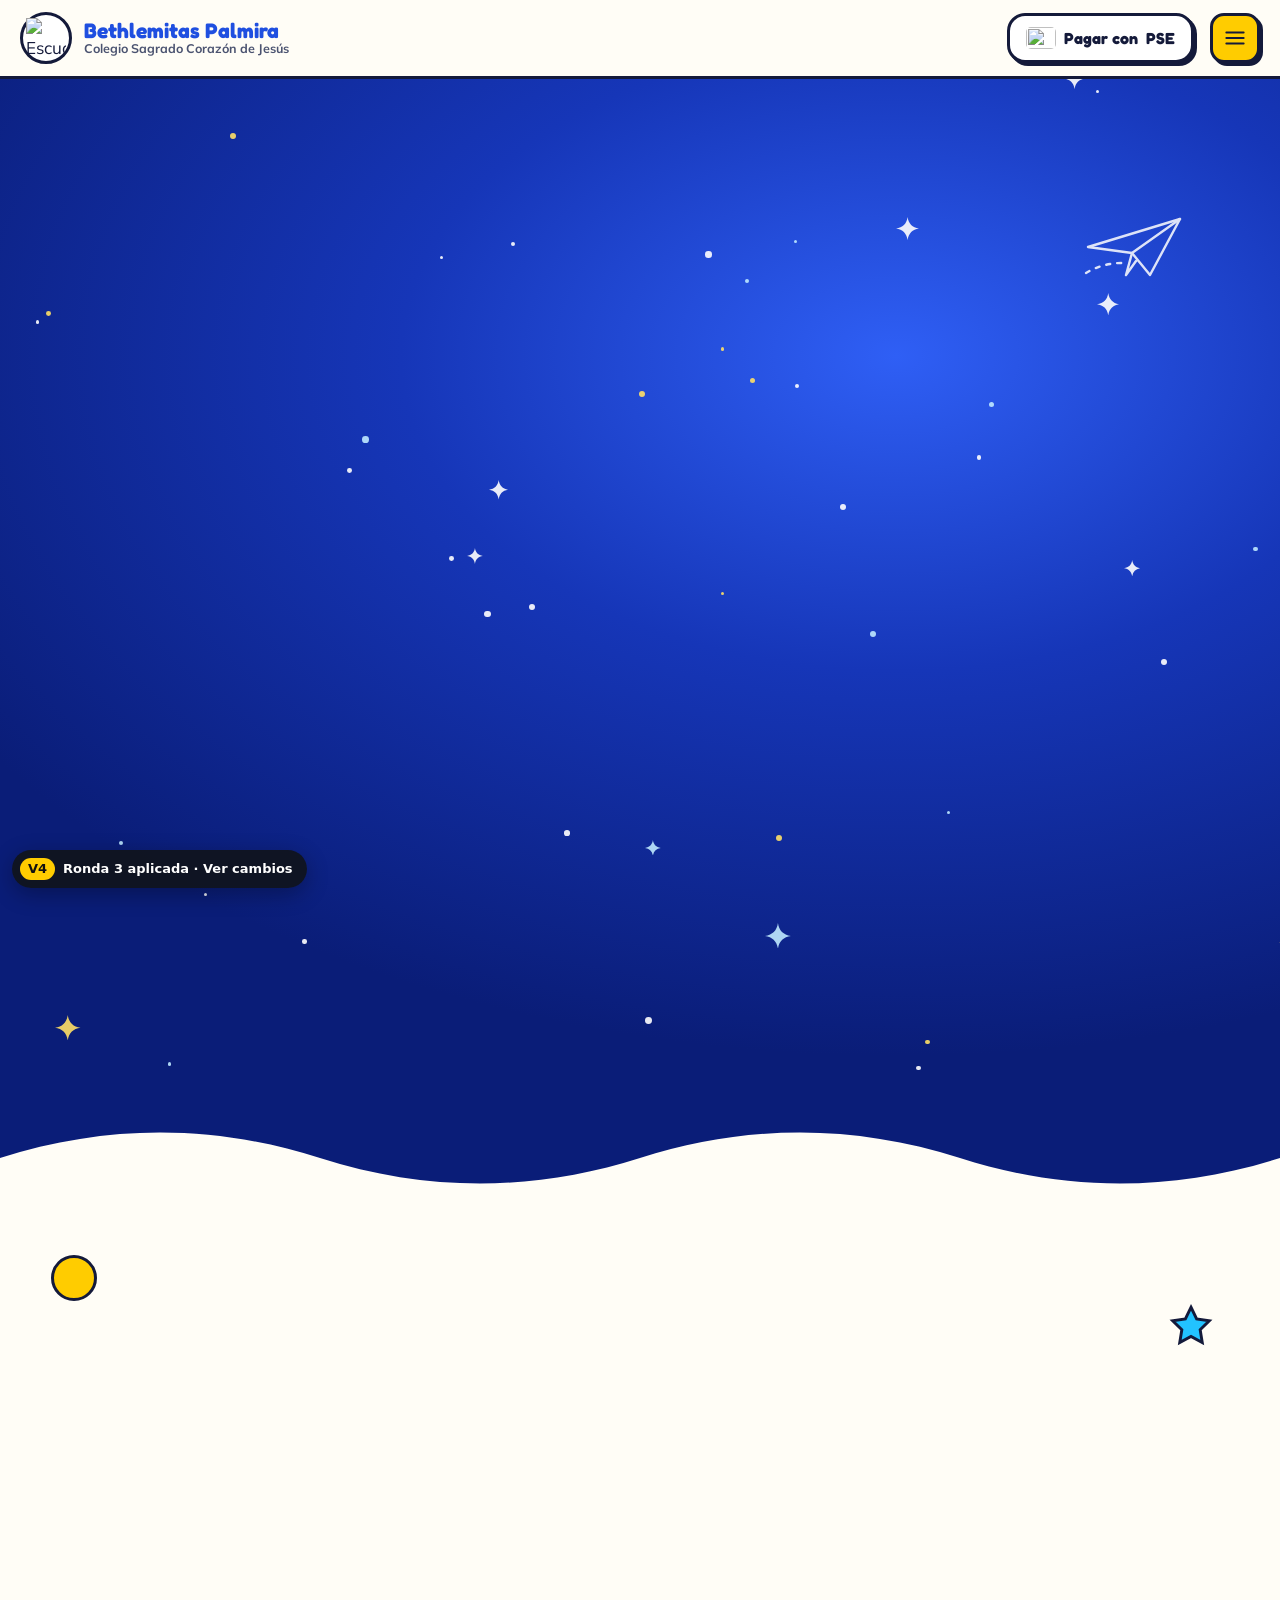
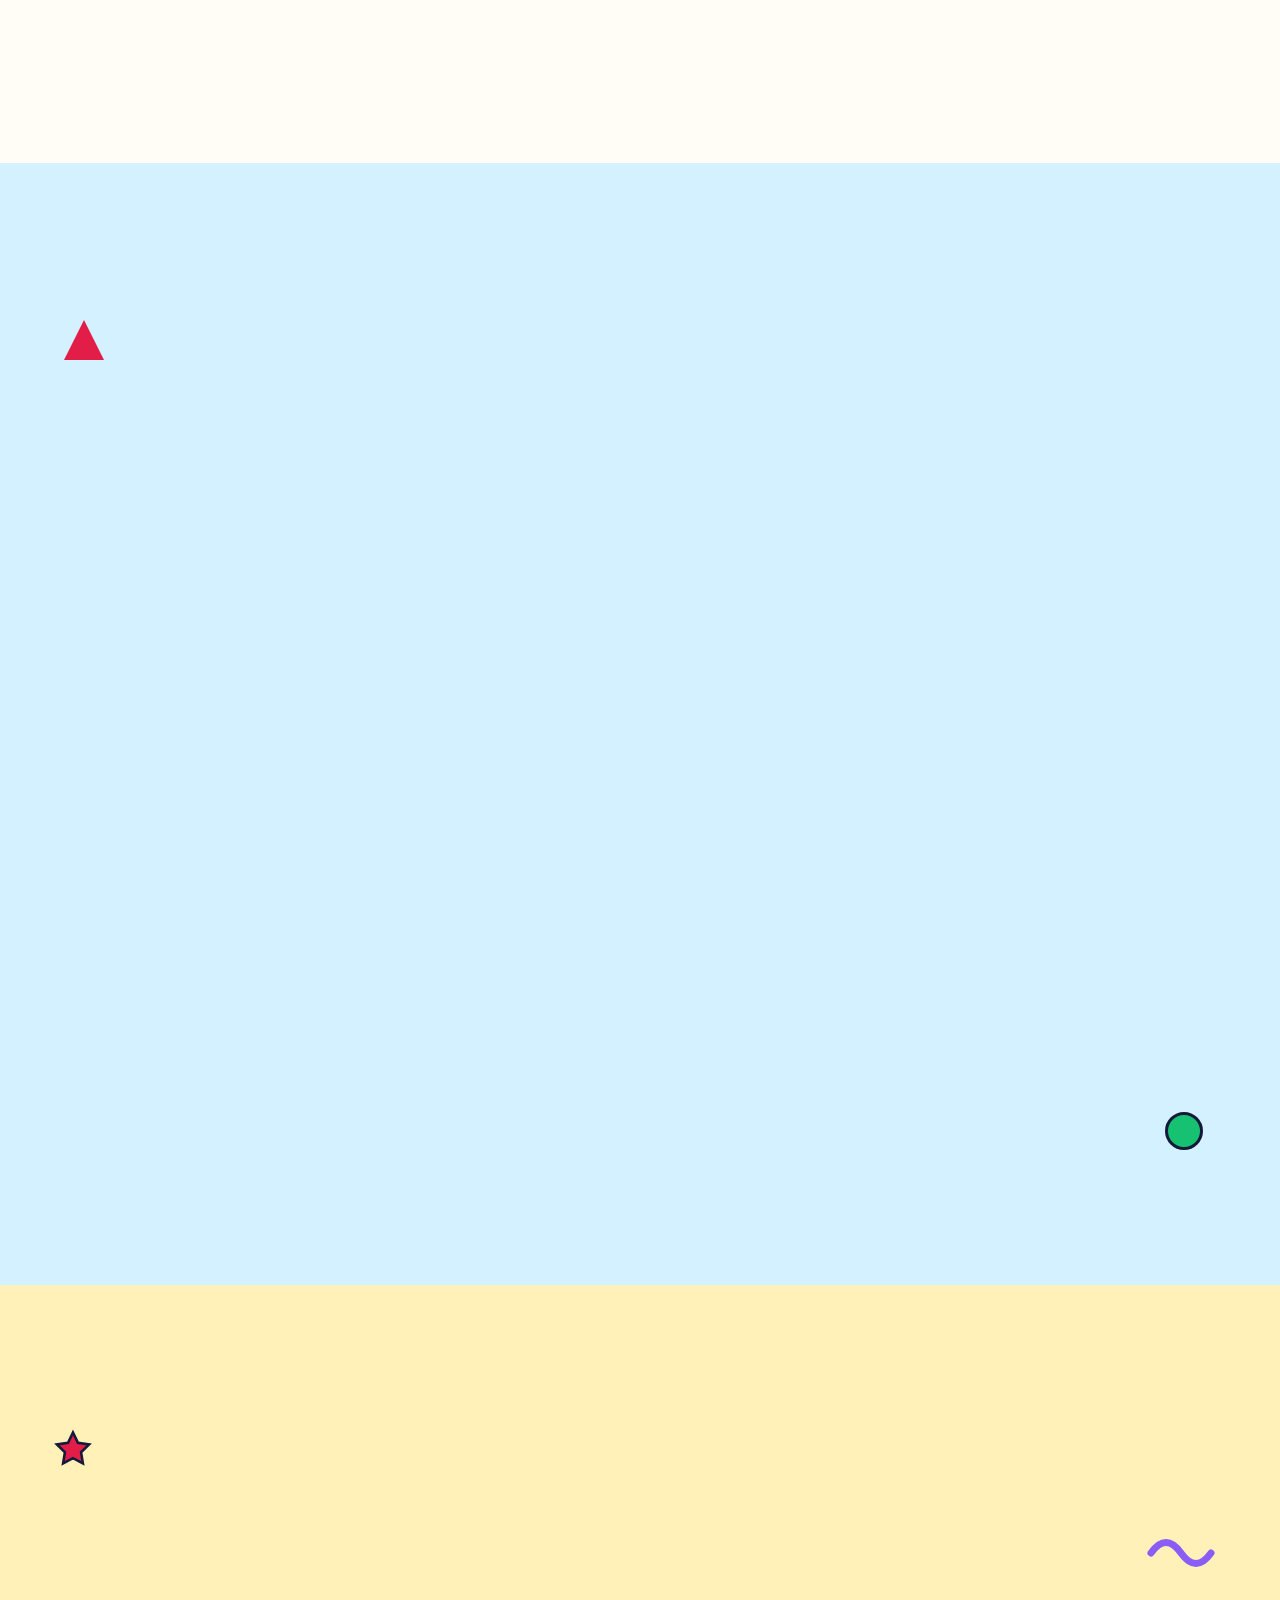
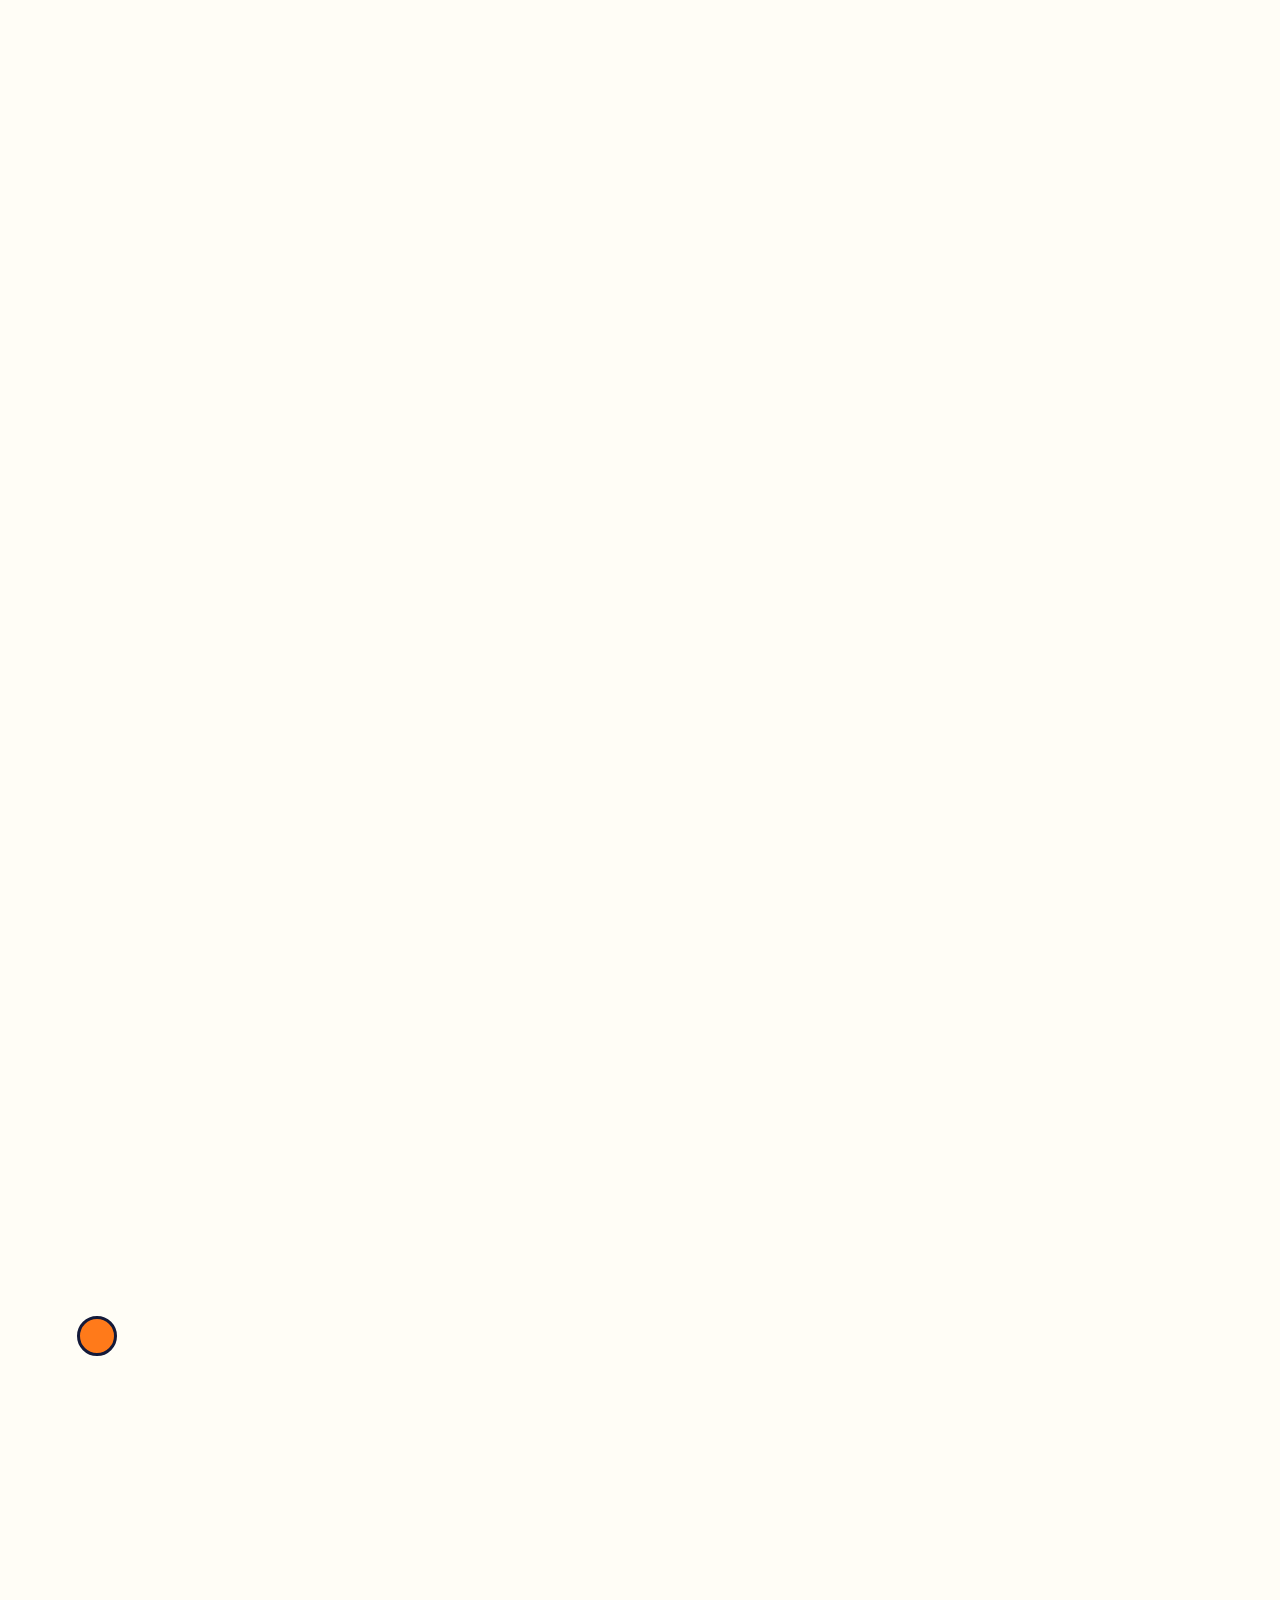
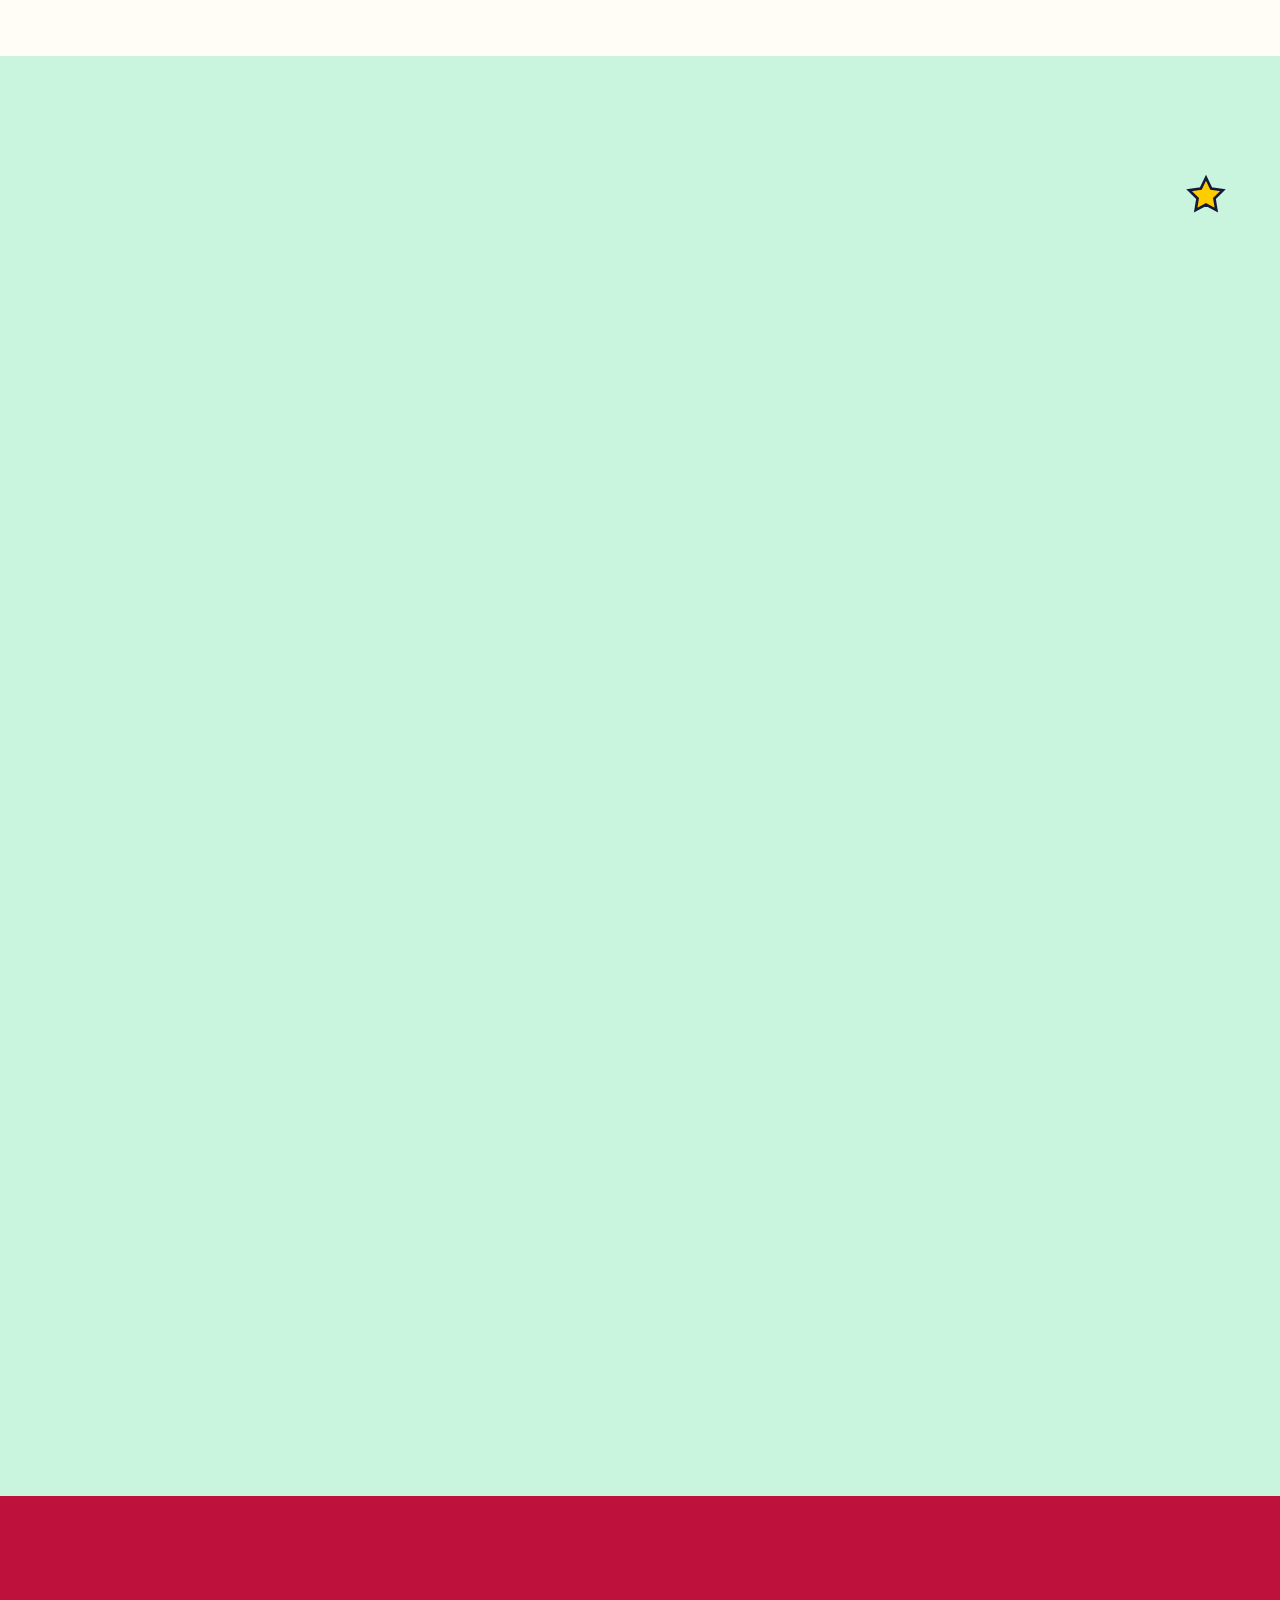
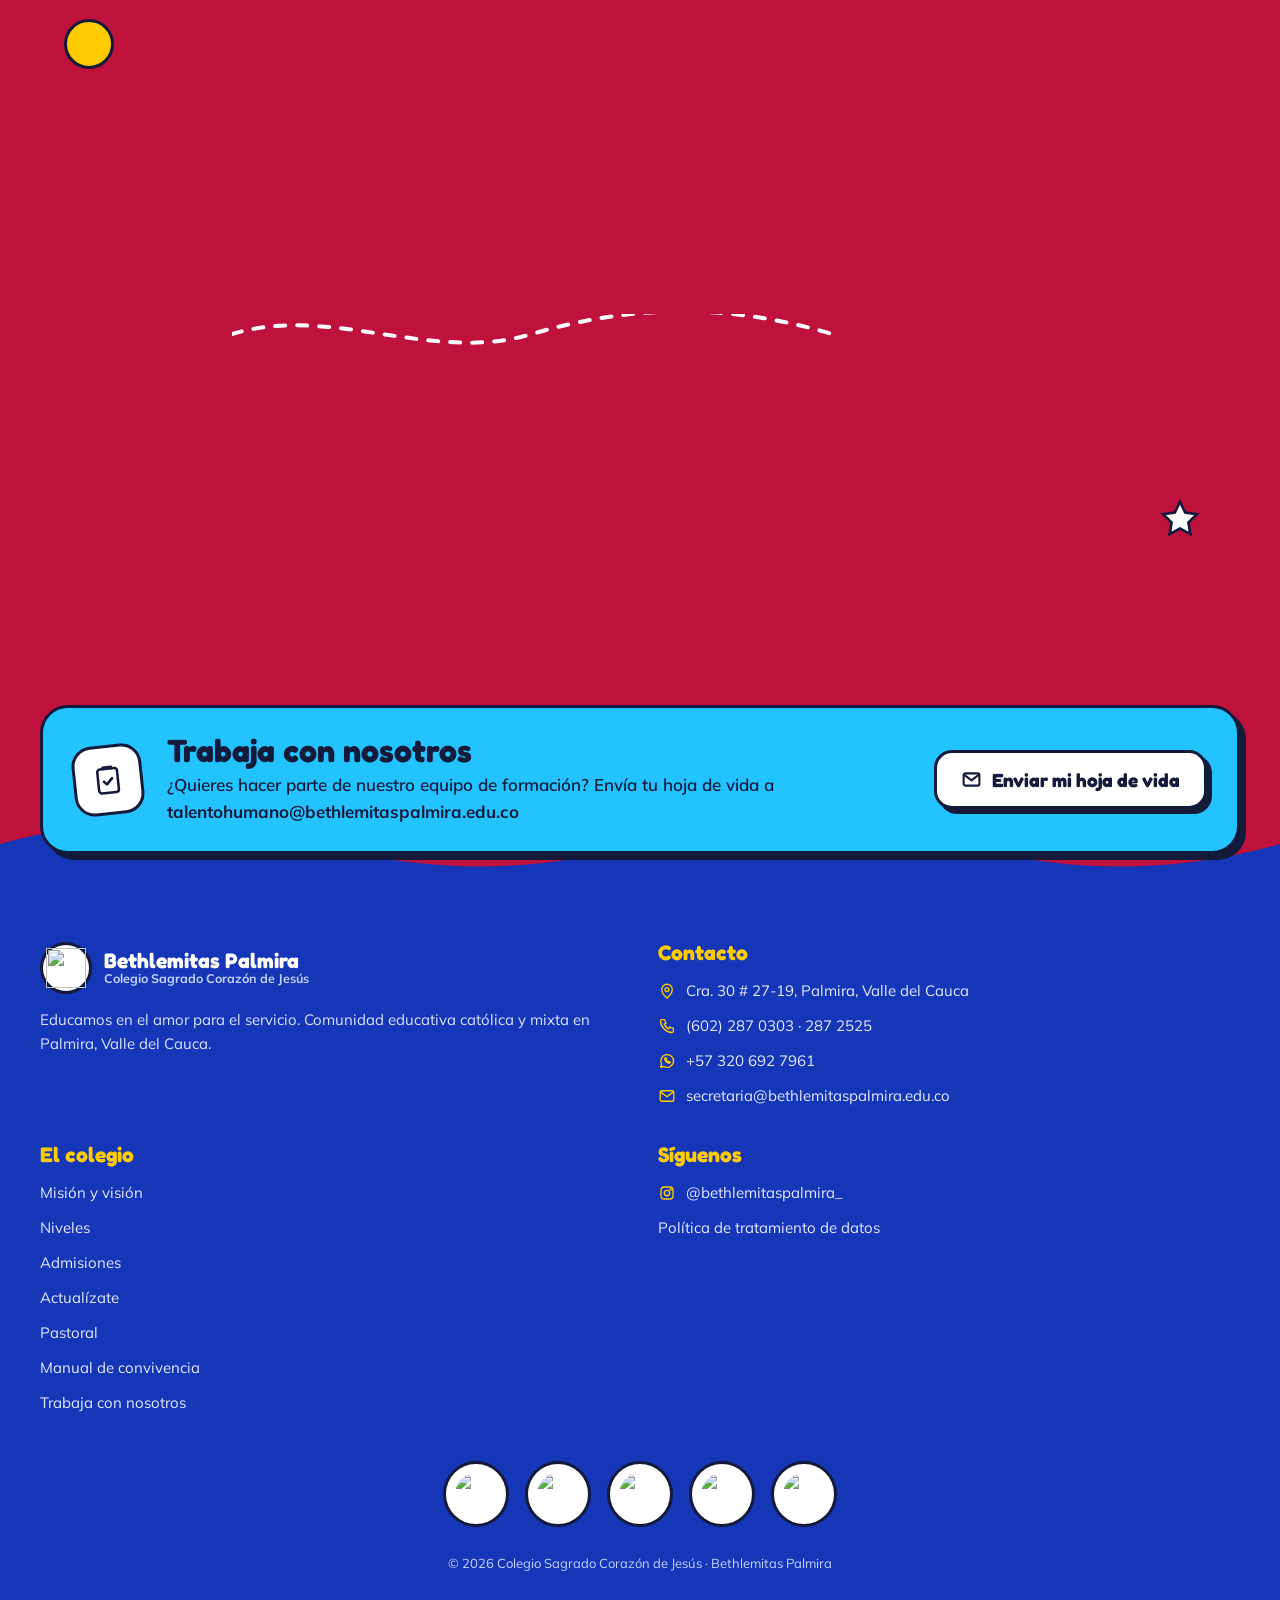
==== commit 4fb18a37: "V4: ronda 3 (fotos recientes, lúdicas reales, manual 2026-2027, enlaces reales) + bloque en vivo" ====
--- a/index.html
+++ b/index.html
@@ -5,10 +5,10 @@
 <meta name="viewport" content="width=device-width, initial-scale=1">
 <meta name="robots" content="noindex, nofollow">
 <meta name="color-scheme" content="only light">
-<title>Colegio Sagrado Corazón de Jesús · Bethlemitas Palmira — nuevo sitio (versión 3)</title>
+<title>Colegio Sagrado Corazón de Jesús · Bethlemitas Palmira — nuevo sitio (versión 4)</title>
 <meta name="description" content="Colegio Sagrado Corazón de Jesús Bethlemitas Palmira: comunidad educativa católica y mixta. Preescolar, primaria, básica secundaria y media académica, con inglés y francés.">
-<meta property="og:title" content="Nuevo sitio web · Bethlemitas Palmira (versión 3, en construcción)">
-<meta property="og:description" content="Así va quedando el nuevo sitio del colegio, con las correcciones de la segunda ronda.">
+<meta property="og:title" content="Nuevo sitio web · Bethlemitas Palmira (versión 4)">
+<meta property="og:description" content="Así va quedando el nuevo sitio del colegio, con las correcciones de la tercera ronda.">
 <meta property="og:image" content="https://www.bethlemitaspalmira.edu.co/wp-content/uploads/2024/04/armedia2-1024x576.jpeg">
 <meta property="og:image:width" content="1024">
 <meta property="og:image:height" content="576">
@@ -204,6 +204,10 @@
 .catalogo .item { padding: 18px 16px; border-radius: 20px; background: var(--c); border: var(--borde); box-shadow: 4px 4px 0 var(--tinta); }
 .catalogo .item b { display: block; font: 700 21px/1.1 var(--titulo); }
 .catalogo .item span { display: block; margin-top: 6px; font-size: 14px; font-weight: 600; }
+.catalogo .muestra.anio { background: #fff; border-style: solid; }
+.catalogo .item.inscribirme { --c: var(--amarillo); color: var(--tinta); text-decoration: none; display: flex; flex-direction: column; justify-content: center; transition: transform .2s; }
+.catalogo .item.inscribirme span { display: inline-flex; align-items: center; gap: 6px; }
+.catalogo .item.inscribirme:hover { transform: translate(-2px, -2px) rotate(-1.5deg); }
 
 /* ---------- Actualízate (ítems 15–17) ---------- */
 .actualizate { background: var(--fondo); }
@@ -424,6 +428,15 @@
   .acceso .icono.logo-pse { width: 72px; }
   .nota-pse { font-size: 14.5px !important; }
 }
+/* Teléfono: el catálogo de lúdicas en dos columnas (#36) */
+@media (max-width: 600px) {
+  .catalogo .lista { grid-template-columns: repeat(2, minmax(0, 1fr)); gap: 12px; padding: 16px 16px 20px; }
+  .catalogo .item { padding: 14px 12px; border-radius: 16px; }
+  .catalogo .item b { font-size: 17px; }
+  .catalogo .item span { font-size: 13px; }
+  .catalogo .muestra { margin: 14px 16px 0; }
+  .catalogo .cab h2 { font-size: 26px; }
+}
 </style>
 </head>
 <body>
@@ -474,7 +487,7 @@
       </div>
       <div class="burbuja-foto" data-entra="pega" style="--d:250ms">
         <div class="flota">
-          <div class="mancha foto sticker-foto"><img src="https://www.bethlemitaspalmira.edu.co/wp-content/uploads/2024/04/pregarden-768x576.png" alt="Niños de preescolar en su salón"></div>
+          <div class="mancha foto sticker-foto"><img src="media/portada-preescolar.jpg" alt="Niños de preescolar celebrando en su salón"></div>
           <div class="sticker giro"><div><b>¡Inscripciones abiertas!</b>2026 – 2027</div></div>
           <div class="sticker bandera">¡Desde los 2 años!<span>Preescolar a once</span></div>
         </div>
@@ -493,11 +506,11 @@
       </div>
       <div class="rejilla-accesos">
         <a class="acceso acceso-pse" href="https://portalpagos.davivienda.com/#/comercio/11333/HERMANAS%20BETHLEMITAS%20PROVINCIA%20DEL%20SAGRADO%20CORAZON%20PALMIRA%20VALLE%20DEL%20CAUCA" target="_blank" rel="noopener" style="--c:#c9f5df" data-entra="zoom"><span class="icono logo-pse"><img src="https://www.bethlemitaspalmira.edu.co/wp-content/uploads/2024/04/Pagos-pse.png" alt="Logo de PSE"></span><span><b>Pagos en línea</b><span class="desc">Pensiones, matrícula e inscripción por PSE</span><span class="pagar">Pagar ahora →</span></span></a>
-        <a class="acceso" href="#" style="--c:#fff1b3;--i:1" data-entra="zoom"><span class="icono"><svg class="ico"><use href="iconos.svg#i-circular"/></svg></span><span><b>Circulares y comunicados</b><span class="desc">Comunicados oficiales por año</span></span></a>
-        <a class="acceso" href="#" style="--c:#ffd6df;--i:2" data-entra="zoom"><span class="icono"><svg class="ico"><use href="iconos.svg#i-manual"/></svg></span><span><b>Manual de convivencia</b><span class="desc">Normas y acuerdos vigentes</span></span></a>
+        <a class="acceso" href="https://www.bethlemitaspalmira.edu.co/circulares-y-comunicados-2026-2027/" style="--c:#fff1b3;--i:1" data-entra="zoom"><span class="icono"><svg class="ico"><use href="iconos.svg#i-circular"/></svg></span><span><b>Circulares y comunicados</b><span class="desc">Comunicados oficiales por año</span></span></a>
+        <a class="acceso" href="https://www.bethlemitaspalmira.edu.co/manual-de-convivencia-2/" style="--c:#ffd6df;--i:2" data-entra="zoom"><span class="icono"><svg class="ico"><use href="iconos.svg#i-manual"/></svg></span><span><b>Manual de convivencia</b><span class="desc">Año lectivo 2026 – 2027</span></span></a>
         <a class="acceso" href="#admisiones" style="--c:#d3f1ff;--i:3" data-entra="zoom"><span class="icono"><svg class="ico"><use href="iconos.svg#i-matricula"/></svg></span><span><b>Matrículas</b><span class="desc">Fechas, requisitos y documentos</span></span></a>
-        <a class="acceso" href="#" style="--c:#e6dcff;--i:4" data-entra="zoom"><span class="icono"><svg class="ico"><use href="iconos.svg#i-plataforma"/></svg></span><span><b>Plataforma académica</b><span class="desc">Notas, tareas y observaciones</span></span></a>
-        <a class="acceso" href="#" style="--c:#ffe1c7;--i:5" data-entra="zoom"><span class="icono"><svg class="ico"><use href="iconos.svg#i-uniforme"/></svg></span><span><b>Uniformes</b><span class="desc">Diario y educación física</span></span></a>
+        <a class="acceso" href="https://q.plataformaintegra.net/bethlemitaspalmira/" target="_blank" rel="noopener" style="--c:#e6dcff;--i:4" data-entra="zoom"><span class="icono"><svg class="ico"><use href="iconos.svg#i-plataforma"/></svg></span><span><b>Plataforma académica</b><span class="desc">Notas, tareas y observaciones</span></span></a>
+        <a class="acceso" href="https://www.bethlemitaspalmira.edu.co/uniforme/" style="--c:#ffe1c7;--i:5" data-entra="zoom"><span class="icono"><svg class="ico"><use href="iconos.svg#i-uniforme"/></svg></span><span><b>Uniformes</b><span class="desc">Diario y educación física</span></span></a>
       </div>
     </div>
   </section>
@@ -513,27 +526,27 @@
       <div class="rejilla-niveles">
         <article class="nivel" style="--c:var(--amarillo);--r:-1.5deg" data-entra="cae">
           <div class="cabeza"></div>
-          <div class="circulo-foto foto sticker-foto"><img src="https://www.bethlemitaspalmira.edu.co/wp-content/uploads/2024/04/pregarden-768x576.png" alt="Niños de preescolar trabajando en sus mesas" loading="lazy"></div>
+          <div class="circulo-foto foto sticker-foto"><img src="media/nivel-preescolar.jpg" alt="Niños de preescolar en su salón" loading="lazy"></div>
           <span class="edad">Desde 2 años</span><h3>Preescolar</h3><p>Párvulos, prejardín, jardín y transición. Estimulación temprana y experiencias que preparan para aprender.</p>
-          <a class="mas" href="#">Conocer el nivel <svg class="ico"><use href="iconos.svg#i-flecha"/></svg></a>
+          <a class="mas" href="https://www.bethlemitaspalmira.edu.co/preescolar/">Conocer el nivel <svg class="ico"><use href="iconos.svg#i-flecha"/></svg></a>
         </article>
         <article class="nivel" style="--c:var(--celeste);--r:1deg;--i:1" data-entra="cae">
           <div class="cabeza"></div>
-          <div class="circulo-foto foto sticker-foto"><img class="sin-banda-der" src="https://www.bethlemitaspalmira.edu.co/wp-content/uploads/2024/04/Fraternidad-768x421.png" alt="Estudiantes de primaria en el parque del colegio" loading="lazy"></div>
+          <div class="circulo-foto foto sticker-foto"><img src="media/nivel-primaria.jpg" alt="Estudiantes de primaria jugando en ronda" loading="lazy"></div>
           <span class="edad">1.º a 5.º</span><h3>Primaria</h3><p>Lectura, pensamiento lógico e inglés diario, con arte, deporte y proyectos en equipo.</p>
-          <a class="mas" href="#">Conocer el nivel <svg class="ico"><use href="iconos.svg#i-flecha"/></svg></a>
+          <a class="mas" href="https://www.bethlemitaspalmira.edu.co/primaria/">Conocer el nivel <svg class="ico"><use href="iconos.svg#i-flecha"/></svg></a>
         </article>
         <article class="nivel" style="--c:var(--verde);--r:-1deg;--i:2" data-entra="cae">
           <div class="cabeza"></div>
-          <div class="circulo-foto foto sticker-foto"><img class="sin-banda" src="https://www.bethlemitaspalmira.edu.co/wp-content/uploads/2024/04/Senior-768x421.png" alt="Estudiantes de básica secundaria con su bandera" loading="lazy"></div>
+          <div class="circulo-foto foto sticker-foto"><img src="media/nivel-secundaria.jpg" alt="Estudiantes en la sala de sistemas" loading="lazy"></div>
           <span class="edad">6.º a 9.º</span><h3>Básica secundaria</h3><p>Alto desempeño académico, inglés y francés, y semillero de investigación y robótica.</p>
-          <a class="mas" href="#">Conocer el nivel <svg class="ico"><use href="iconos.svg#i-flecha"/></svg></a>
+          <a class="mas" href="https://www.bethlemitaspalmira.edu.co/bachillerato/">Conocer el nivel <svg class="ico"><use href="iconos.svg#i-flecha"/></svg></a>
         </article>
         <article class="nivel" style="--c:var(--rosa);--r:1.5deg;--i:3" data-entra="cae">
           <div class="cabeza"></div>
-          <div class="circulo-foto foto sticker-foto"><img class="sin-banda" src="https://www.bethlemitaspalmira.edu.co/wp-content/uploads/2024/04/Agentes-768x421.png" alt="Estudiantes de media académica" loading="lazy"></div>
+          <div class="circulo-foto foto sticker-foto"><img src="media/nivel-media.jpg" alt="Estudiantes de media académica en la cancha del colegio" loading="lazy"></div>
           <span class="edad">10.º y 11.º</span><h3>Media académica</h3><p>Preparación para las pruebas Saber 11 y para la vida universitaria, con liderazgo y servicio.</p>
-          <a class="mas" href="#">Conocer el nivel <svg class="ico"><use href="iconos.svg#i-flecha"/></svg></a>
+          <a class="mas" href="https://www.bethlemitaspalmira.edu.co/bachillerato/">Conocer el nivel <svg class="ico"><use href="iconos.svg#i-flecha"/></svg></a>
         </article>
       </div>
     </div>
@@ -551,7 +564,7 @@
         <button class="ludicas" type="button" data-catalogo data-entra="zoom">
           <div>
             <h3>Lúdicas</h3>
-            <p>Danza, música, deporte, arte y mucho más. Conoce las actividades que acompañan la formación de nuestros estudiantes.</p>
+            <p>Danza, deporte, arte, robótica y mucho más. Conoce los 11 talleres lúdicos del año lectivo 2026 – 2027.</p>
             <div class="iconos-ludicas" aria-hidden="true"><span><svg class="ico"><use href="iconos.svg#i-arte"/></svg></span><span><svg class="ico"><use href="iconos.svg#i-estrella"/></svg></span><span><svg class="ico"><use href="iconos.svg#i-robot"/></svg></span><span><svg class="ico"><use href="iconos.svg#i-valores"/></svg></span></div>
           </div>
           <span class="abrir">Ver el catálogo <svg class="ico"><use href="iconos.svg#i-flecha"/></svg></span>
@@ -561,7 +574,7 @@
       <div class="rejilla-porque">
         <article class="razon" style="--c:#fff1b3" data-entra="reparto"><span class="icono"><svg class="ico"><use href="iconos.svg#i-idiomas"/></svg></span><h3>Inglés y francés</h3><p>Plan integral en las cuatro habilidades: leer, escribir, escuchar y hablar.</p></article>
         <article class="razon" style="--c:#d3f1ff;--i:1;--rx:-40px;--rr:8deg" data-entra="reparto"><span class="icono"><svg class="ico"><use href="iconos.svg#i-robot"/></svg></span><h3>Investigación y robótica</h3><p>Semillero donde los estudiantes diseñan, programan y presentan sus proyectos.</p></article>
-        <button class="razon" type="button" data-catalogo style="--c:#e6dcff;--i:2;--rx:40px;--rr:-6deg" data-entra="reparto"><span class="icono"><svg class="ico"><use href="iconos.svg#i-arte"/></svg></span><h3>Lúdicas</h3><p>Actividades lúdicas, deportivas y artísticas en cada etapa.</p><span class="ver">Ver el catálogo <svg class="ico"><use href="iconos.svg#i-flecha"/></svg></span></button>
+        <button class="razon" type="button" data-catalogo style="--c:#e6dcff;--i:2;--rx:40px;--rr:-6deg" data-entra="reparto"><span class="icono"><svg class="ico"><use href="iconos.svg#i-arte"/></svg></span><h3>Lúdicas</h3><p>Talleres de danza, deporte, arte y tecnología en cada etapa.</p><span class="ver">Ver el catálogo <svg class="ico"><use href="iconos.svg#i-flecha"/></svg></span></button>
         <article class="razon" style="--c:#c9f5df;--i:3;--rx:90px;--rr:14deg" data-entra="reparto"><span class="icono"><svg class="ico"><use href="iconos.svg#i-valores"/></svg></span><h3>Formación en valores</h3><p>Pastoral acogedora, inspirada en el carisma Bethlemita.</p></article>
       </div>
       <div class="pie-seccion" data-entra="sube"><a class="btn" href="#admisiones">Agenda una visita <svg class="ico"><use href="iconos.svg#i-flecha"/></svg></a></div>
@@ -589,18 +602,18 @@
           <p>La Pastoral educativa, como acción evangelizadora, dinamiza el quehacer escolar. A la luz del carisma Bethlemita e inspirada en el testimonio de los fundadores, está al servicio del proyecto educativo; las personas y los espacios favorecen un ambiente animado por el espíritu evangélico de caridad y libertad.</p>
           <p>Planear, realizar, controlar y velar por la realización de la Gestión de Pastoral, creando estrategias, definiendo procesos y acompañando a la comunidad educativa en su formación integral.</p>
           <div class="acciones">
-            <a class="btn chico" href="#">Conoce más <svg class="ico"><use href="iconos.svg#i-flecha"/></svg></a>
+            <a class="btn chico" href="https://www.bethlemitaspalmira.edu.co/coordinacion-de-pastoral/">Conoce más <svg class="ico"><use href="iconos.svg#i-flecha"/></svg></a>
             <a class="btn chico blanco" href="mailto:pastoral@bethlemitaspalmira.edu.co"><svg class="ico"><use href="iconos.svg#i-mail"/></svg> Escribir a pastoral</a>
           </div>
         </div>
       </article>
       <div class="rejilla-noticias">
-        <a class="noticia" href="#" data-panel="pastoral" style="--c:#e6dcff" data-entra="sube"><div class="foto"><img class="sin-banda-der" src="https://www.bethlemitaspalmira.edu.co/wp-content/uploads/2024/04/Fraternidad-768x421.png" alt="Estudiantes en el parque del colegio" loading="lazy"></div><div class="cuerpo"><span class="cat">Pastoral</span><h3>Convivir en fraternidad</h3><span class="leer">Leer más <svg class="ico"><use href="iconos.svg#i-flecha"/></svg></span></div></a>
-        <a class="noticia" href="#" data-panel="pastoral" style="--c:#e6dcff;--i:1" data-entra="sube"><div class="foto"><img class="sin-banda" src="https://www.bethlemitaspalmira.edu.co/wp-content/uploads/2024/04/Educamos-Bethlemitas-768x384.png" alt="Grupo de estudiantes del colegio" loading="lazy"></div><div class="cuerpo"><span class="cat">Pastoral</span><h3>Educamos en el amor para el servicio</h3><span class="leer">Leer más <svg class="ico"><use href="iconos.svg#i-flecha"/></svg></span></div></a>
-        <a class="noticia" href="#" data-panel="comunidad" style="--c:#c9f5df;--i:2" data-entra="sube"><div class="foto"><img class="sin-banda" src="https://www.bethlemitaspalmira.edu.co/wp-content/uploads/2024/05/BEthlemitas-educa-2024-768x421.png" alt="Estudiantes con trajes típicos" loading="lazy"></div><div class="cuerpo"><span class="cat">Comunidad</span><h3>Proyectos de construcción social</h3><span class="leer">Leer más <svg class="ico"><use href="iconos.svg#i-flecha"/></svg></span></div></a>
-        <a class="noticia" href="#" data-panel="comunidad" style="--c:#c9f5df;--i:3" data-entra="sube"><div class="foto"><img class="sin-banda" src="https://www.bethlemitaspalmira.edu.co/wp-content/uploads/2024/05/Bethlemitas-social-2024-768x421.png" alt="Niños compartiendo en una actividad del colegio" loading="lazy"></div><div class="cuerpo"><span class="cat">Comunidad</span><h3>Compartir en familia</h3><span class="leer">Leer más <svg class="ico"><use href="iconos.svg#i-flecha"/></svg></span></div></a>
-      </div>
-      <div class="pie-seccion" data-entra="sube"><a class="btn amarillo" href="#">Ver todas las publicaciones <svg class="ico"><use href="iconos.svg#i-flecha"/></svg></a></div>
+        <a class="noticia" href="https://www.bethlemitaspalmira.edu.co/coordinacion-de-pastoral/" data-panel="pastoral" style="--c:#e6dcff" data-entra="sube"><div class="foto"><img src="media/act-pastoral.jpg" alt="Celebración en la capilla del colegio" loading="lazy"></div><div class="cuerpo"><span class="cat">Pastoral</span><h3>Coordinación de Pastoral</h3><span class="leer">Leer más <svg class="ico"><use href="iconos.svg#i-flecha"/></svg></span></div></a>
+        <a class="noticia" href="https://www.bethlemitaspalmira.edu.co/nuestros-fundadores/" data-panel="pastoral" style="--c:#e6dcff;--i:1" data-entra="sube"><div class="foto"><img src="media/act-fundadores.jpg" alt="Estudiantes en la capilla del colegio" loading="lazy"></div><div class="cuerpo"><span class="cat">Pastoral</span><h3>Nuestros fundadores</h3><span class="leer">Leer más <svg class="ico"><use href="iconos.svg#i-flecha"/></svg></span></div></a>
+        <a class="noticia" href="https://www.bethlemitaspalmira.edu.co/alianza-familia-y-colegio/" data-panel="comunidad" style="--c:#c9f5df;--i:2" data-entra="sube"><div class="foto"><img src="media/act-familia.jpg" alt="Estudiantes reunidos en el auditorio" loading="lazy"></div><div class="cuerpo"><span class="cat">Comunidad</span><h3>Alianza familia y colegio</h3><span class="leer">Leer más <svg class="ico"><use href="iconos.svg#i-flecha"/></svg></span></div></a>
+        <a class="noticia" href="https://www.bethlemitaspalmira.edu.co/escucha-activa/" data-panel="comunidad" style="--c:#c9f5df;--i:3" data-entra="sube"><div class="foto"><img src="media/act-escucha.jpg" alt="Estudiantes leyendo juntos" loading="lazy"></div><div class="cuerpo"><span class="cat">Comunidad</span><h3>Escucha activa</h3><span class="leer">Leer más <svg class="ico"><use href="iconos.svg#i-flecha"/></svg></span></div></a>
+      </div>
+      <div class="pie-seccion" data-entra="sube"><a class="btn amarillo" href="https://www.bethlemitaspalmira.edu.co/circulares-y-comunicados-2026-2027/">Ver circulares y comunicados <svg class="ico"><use href="iconos.svg#i-flecha"/></svg></a></div>
     </div>
   </section>
 
@@ -629,7 +642,7 @@
       </div>
       <div class="red" data-entra="sube">
         <div><h3>Parte de la familia Bethlemita</h3><p>Hacemos parte de la red de colegios de las Hermanas Bethlemitas, presente en Colombia y en otros países de América.</p></div>
-        <a class="btn blanco" href="#">Nuestra historia <svg class="ico"><use href="iconos.svg#i-flecha"/></svg></a>
+        <a class="btn blanco" href="https://www.bethlemitaspalmira.edu.co/historia/">Nuestra historia <svg class="ico"><use href="iconos.svg#i-flecha"/></svg></a>
       </div>
     </div>
   </section>
@@ -651,7 +664,7 @@
         <article class="casilla" style="--c:var(--verde);--r:-2deg;--i:2" data-entra="cae"><span class="num">3</span><h3>Matrícula</h3><p>Entrega de documentos y firma de la matrícula.</p></article>
       </div>
       <div class="acciones" data-entra="sube">
-        <a class="btn amarillo" href="#">Iniciar la preinscripción <svg class="ico"><use href="iconos.svg#i-flecha"/></svg></a>
+        <a class="btn amarillo" href="https://www.bethlemitaspalmira.edu.co/p/">Iniciar la preinscripción <svg class="ico"><use href="iconos.svg#i-flecha"/></svg></a>
         <a class="btn blanco" href="https://portalpagos.davivienda.com/#/comercio/11333/HERMANAS%20BETHLEMITAS%20PROVINCIA%20DEL%20SAGRADO%20CORAZON%20PALMIRA%20VALLE%20DEL%20CAUCA" target="_blank" rel="noopener">Pagar con PSE <svg class="ico"><use href="iconos.svg#i-pago"/></svg></a>
         <button class="btn blanco" type="button" data-requisitos><svg class="ico"><use href="iconos.svg#i-matricula"/></svg> Ver requisitos</button>
         <a class="btn blanco" href="https://wa.me/573206927961" target="_blank" rel="noopener"><svg class="ico"><use href="iconos.svg#i-wa"/></svg> WhatsApp</a>
@@ -698,7 +711,7 @@
           <li><a href="#admisiones">Admisiones</a></li>
           <li><a href="#actualizate">Actualízate</a></li>
           <li><a href="#actualizate" data-filtro="pastoral">Pastoral</a></li>
-          <li><a href="#">Manual de convivencia</a></li>
+          <li><a href="https://www.bethlemitaspalmira.edu.co/manual-de-convivencia-2/">Manual de convivencia</a></li>
           <li><a href="mailto:talentohumano@bethlemitaspalmira.edu.co">Trabaja con nosotros</a></li>
         </ul>
       </div>
@@ -706,7 +719,7 @@
         <h4>Síguenos</h4>
         <ul>
           <li><a href="https://www.instagram.com/bethlemitaspalmira_/" target="_blank" rel="noopener"><svg class="ico"><use href="iconos.svg#i-insta"/></svg>@bethlemitaspalmira_</a></li>
-          <li><a href="#">Política de tratamiento de datos</a></li>
+          <li><a href="https://www.bethlemitaspalmira.edu.co/politica-de-tratamiento-de-datos-personales/">Política de tratamiento de datos</a></li>
         </ul>
       </div>
     </div>
@@ -721,19 +734,23 @@
   </div>
 </footer>
 
-<!-- Catálogo de lúdicas (ítem 9). La lista es de muestra hasta que el colegio envíe la real. -->
+<!-- Catálogo de lúdicas (#9, #36): talleres lúdicos 2026 – 2027, tal como los presenta el colegio en su reel. -->
 <dialog class="catalogo" id="catalogo" aria-labelledby="t-catalogo">
-  <div class="cab"><h2 id="t-catalogo">Lúdicas</h2><button class="cerrar" type="button" aria-label="Cerrar"><svg class="ico"><use href="iconos.svg#i-cerrar"/></svg></button></div>
-  <p class="muestra"><b>Lista de muestra.</b> El colegio nos enviará las lúdicas disponibles para reemplazar estas.</p>
+  <div class="cab"><h2 id="t-catalogo">Talleres lúdicos</h2><button class="cerrar" type="button" aria-label="Cerrar"><svg class="ico"><use href="iconos.svg#i-cerrar"/></svg></button></div>
+  <p class="muestra anio">Año lectivo <b>2026 – 2027</b>. La inscripción se hace en línea, con la cuenta del estudiante o del familiar.</p>
   <div class="lista">
-    <div class="item" style="--c:#fff1b3"><b>Danza</b><span>Folclor y danza moderna</span></div>
-    <div class="item" style="--c:#ffd6df"><b>Música</b><span>Coro e instrumentos</span></div>
-    <div class="item" style="--c:#d3f1ff"><b>Teatro</b><span>Expresión y escena</span></div>
-    <div class="item" style="--c:#c9f5df"><b>Artes plásticas</b><span>Dibujo, pintura y manualidades</span></div>
-    <div class="item" style="--c:#e6dcff"><b>Fútbol</b><span>Formación deportiva</span></div>
-    <div class="item" style="--c:#ffe1c7"><b>Baloncesto</b><span>Formación deportiva</span></div>
-    <div class="item" style="--c:#fff1b3"><b>Ajedrez</b><span>Pensamiento estratégico</span></div>
-    <div class="item" style="--c:#d3f1ff"><b>Robótica</b><span>Semillero de investigación</span></div>
+    <div class="item" style="--c:#ffd6df"><b>Baile latino</b><span>Danza</span></div>
+    <div class="item" style="--c:#d3f1ff"><b>Semillero en robótica</b><span>Ciencia y tecnología</span></div>
+    <div class="item" style="--c:#c9f5df"><b>Fútbol prejuvenil</b><span>Deporte</span></div>
+    <div class="item" style="--c:#fff1b3"><b>Taller de manualidades</b><span>Arte</span></div>
+    <div class="item" style="--c:#ffe1c7"><b>Danza folclórica</b><span>Danza</span></div>
+    <div class="item" style="--c:#e6dcff"><b>Pintura</b><span>Arte</span></div>
+    <div class="item" style="--c:#d3f1ff"><b>Gamer</b><span>Tecnología</span></div>
+    <div class="item" style="--c:#c9f5df"><b>Voleibol</b><span>Deporte</span></div>
+    <div class="item" style="--c:#fff1b3"><b>Lectura y escritura creativa</b><span>Letras</span></div>
+    <div class="item" style="--c:#ffd6df"><b>Baloncesto</b><span>Deporte</span></div>
+    <div class="item" style="--c:#ffe1c7"><b>Fútbol infantil</b><span>Deporte</span></div>
+    <a class="item inscribirme" href="https://docs.google.com/forms/d/e/1FAIpQLSfrWk2VaPWjxSLr0OCZyId4DxOoj5mvk-L9Mhu3gbFI-BQRZA/viewform" target="_blank" rel="noopener"><b>Inscribirme</b><span>Formulario de inscripción <svg class="ico"><use href="iconos.svg#i-flecha"/></svg></span></a>
   </div>
 </dialog>
 
@@ -769,38 +786,34 @@
 </dialog>
 
 <!-- Versión y cambios de esta ronda, para revisar con el colegio -->
-<button class="version" type="button" id="ver-cambios"><b>V3</b> Ronda 2 aplicada · Ver cambios</button>
+<button class="version" type="button" id="ver-cambios"><b>V4</b> Ronda 3 aplicada · Ver cambios</button>
 <dialog class="cambios" id="cambios" aria-labelledby="t-cambios">
-  <div class="cab"><h2 id="t-cambios">Versión 3 · cambios de la ronda 2</h2><button type="button" aria-label="Cerrar"><svg class="ico"><use href="iconos.svg#i-cerrar"/></svg></button></div>
+  <div class="cab"><h2 id="t-cambios">Versión 4 · cambios de la ronda 3</h2><button type="button" aria-label="Cerrar"><svg class="ico"><use href="iconos.svg#i-cerrar"/></svg></button></div>
   <div class="contenido">
-    <p style="margin-top:14px">Estilo elegido: <b>Recreo</b>. Los números son los de la planilla de correcciones (la ronda 1 fue del #1 al #23).</p>
+    <p style="margin-top:14px">Estilo elegido: <b>Recreo</b>. Los números son los de la planilla de correcciones (la ronda 2 terminó en el #31).</p>
     <div class="hecho">
-      <h3>Aplicado en la ronda 2</h3>
+      <h3>Aplicado en la ronda 3</h3>
       <ul>
-        <li><i>24</i><span>El título de los accesos ahora dice «Información a un clic».</span></li>
-        <li><i>25</i><span>Pagos PSE es el primer acceso y tiene botón arriba, en la cabecera. Lleva al portal de pagos del colegio.</span></li>
-        <li><i>26</i><span>En admisiones: «El valor de la inscripción se cancela por PSE…», con su botón.</span></li>
-        <li><i>27</i><span>Pastoral con su coordinadora, la Hna Milena Patricia Vargas Mayorga: el mismo texto, su foto, «Conoce más» y el correo de pastoral.</span></li>
-        <li><i>29</i><span>«Ver requisitos» en admisiones, con las correcciones de la hoja.</span></li>
-        <li><i>15</i><span>Confirmado: el acceso «Circulares y comunicados» se queda.</span></li>
+        <li><i>32</i><span>Manual de convivencia con el año lectivo 2026 – 2027.</span></li>
+        <li><i>34</i><span>Confirmado: Básica secundaria (6.º a 9.º) y Media académica (10.º y 11.º) van separadas.</span></li>
+        <li><i>35</i><span>Fotos recientes del colegio en la portada, los niveles y Actualízate.</span></li>
+        <li><i>36</i><span>Catálogo de lúdicas con los 11 talleres lúdicos 2026 – 2027.</span></li>
+        <li><i>37</i><span>Botón «Inscribirme» al formulario de los talleres.</span></li>
+        <li><i>—</i><span>Cada botón lleva ya a su página real del colegio (niveles, circulares, manual, uniformes, plataforma, pastoral, historia, preinscripción).</span></li>
       </ul>
     </div>
     <div class="confirmar">
       <h3>Por confirmar</h3>
       <ul>
-        <li><i>14</i><span>Niveles: ¿Básica secundaria (6.º a 9.º) y Media académica (10.º y 11.º) separadas?</span></li>
-        <li><i>28</i><span>Manual de convivencia: el PDF dice 2025-2026. ¿Lo mostramos como 2026 – 2027 o nos envían el actualizado?</span></li>
-        <li><i>31</i><span>La reseña histórica del manual dice que el colegio se fundó en 1888, y en la ronda 1 se pidió no poner ese año. ¿Cómo la publicamos?</span></li>
+        <li><i>33</i><span>La historia y el año de fundación: la reseña del manual dice 1888 y en la ronda 1 se pidió no poner ese año. Mientras tanto no aparece.</span></li>
       </ul>
     </div>
     <div class="pendiente">
       <h3>Lo que necesitamos del colegio</h3>
       <ul>
-        <li><i>30</i><span>El link de pastoral para el botón «Conoce más».</span></li>
+        <li><i>30</i><span>El link de pastoral para el botón «Conoce más» (hoy lleva a la página de Coordinación de Pastoral).</span></li>
         <li><i>27</i><span>La foto de la Hna Milena en mejor calidad (la que llegó es pequeña).</span></li>
-        <li><i>19</i><span>Fotos recientes del colegio.</span></li>
         <li><i>20</i><span>El proceso de admisión paso a paso (los requisitos ya llegaron).</span></li>
-        <li><i>23</i><span>Lista de lúdicas disponibles.</span></li>
       </ul>
     </div>
   </div>
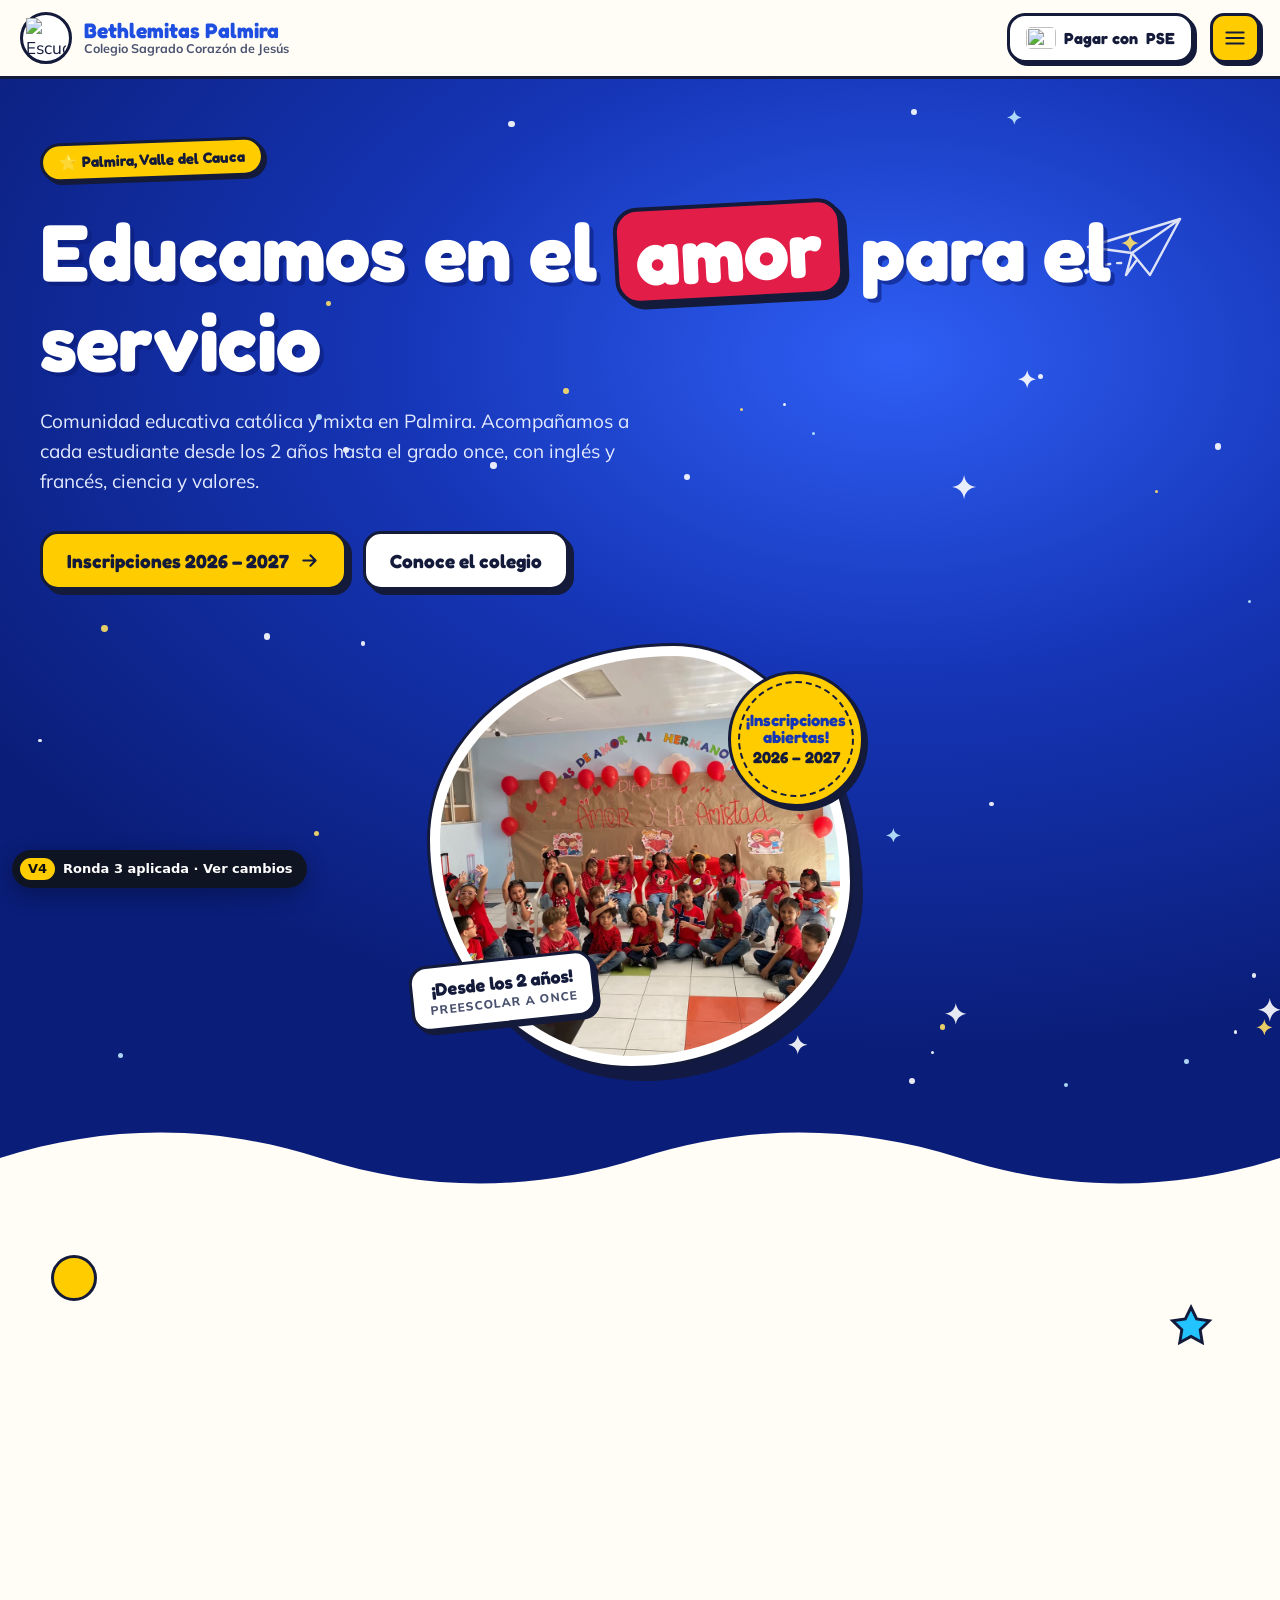
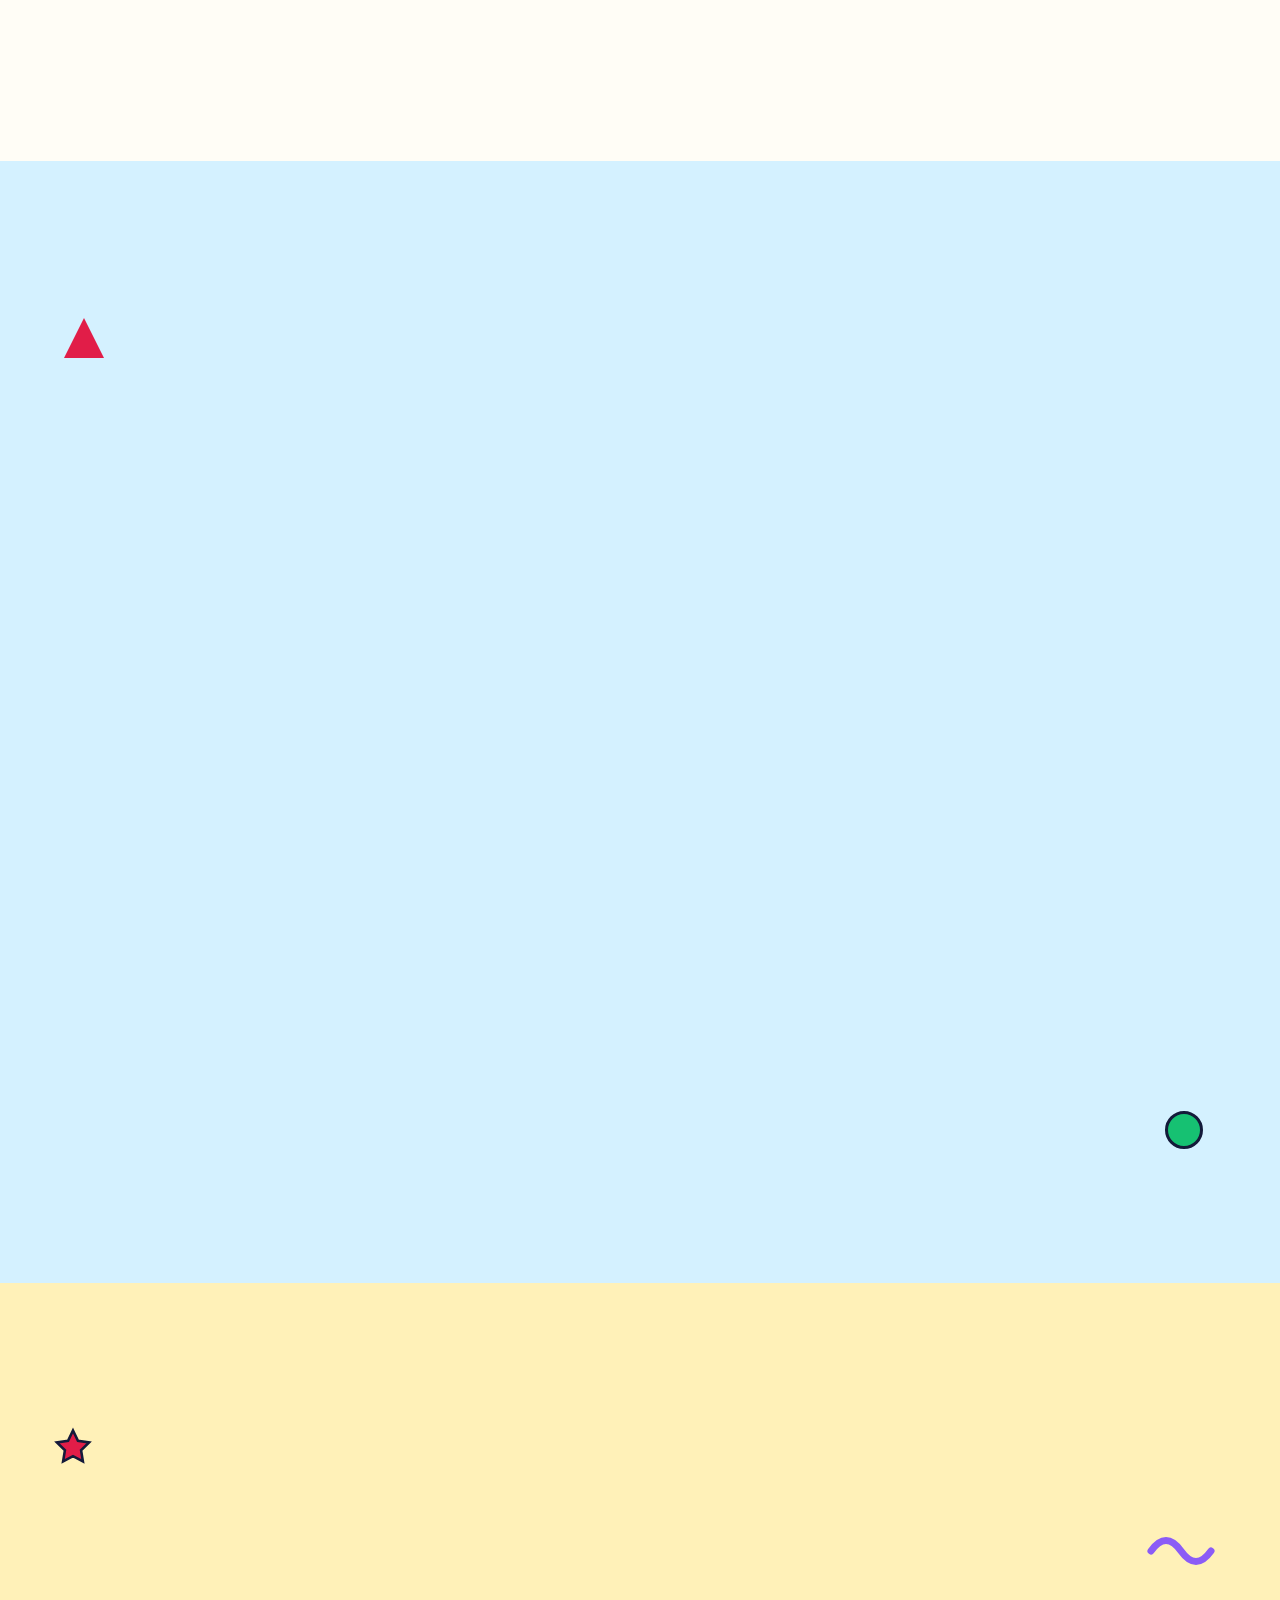
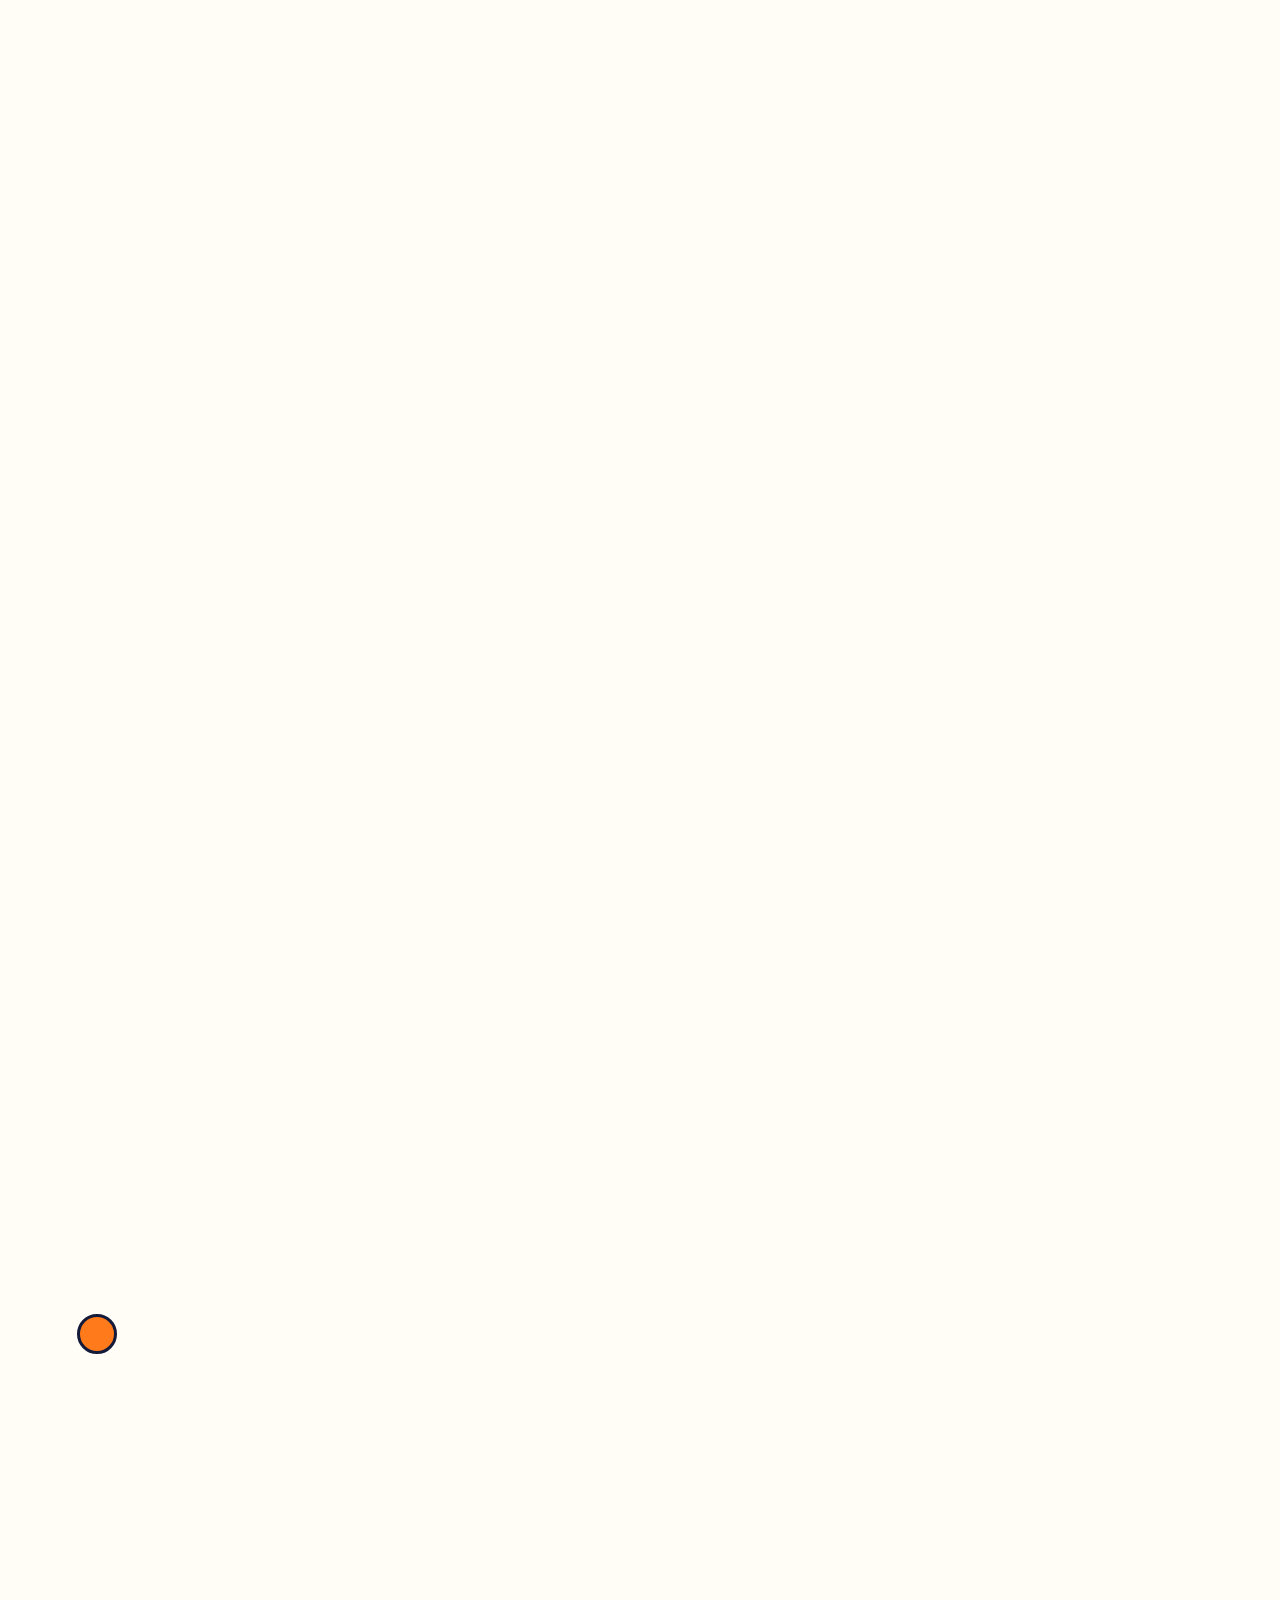
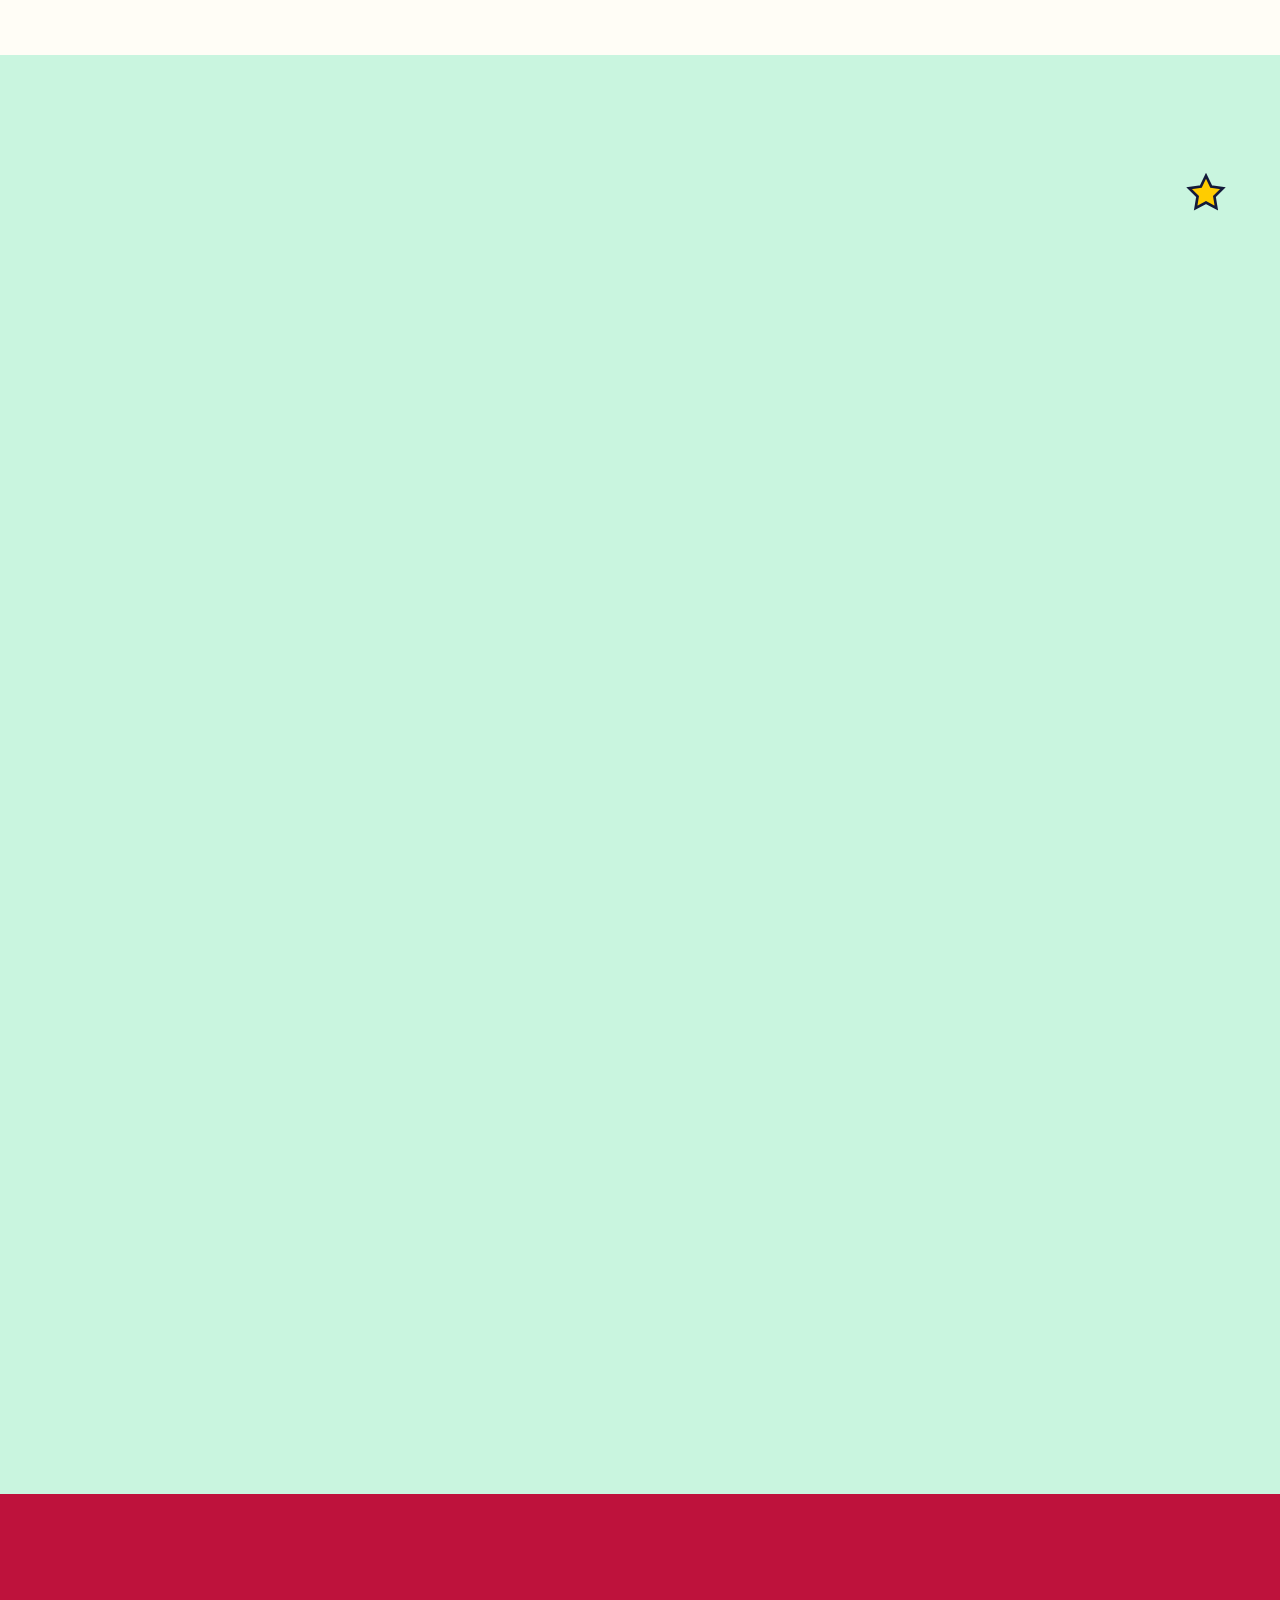
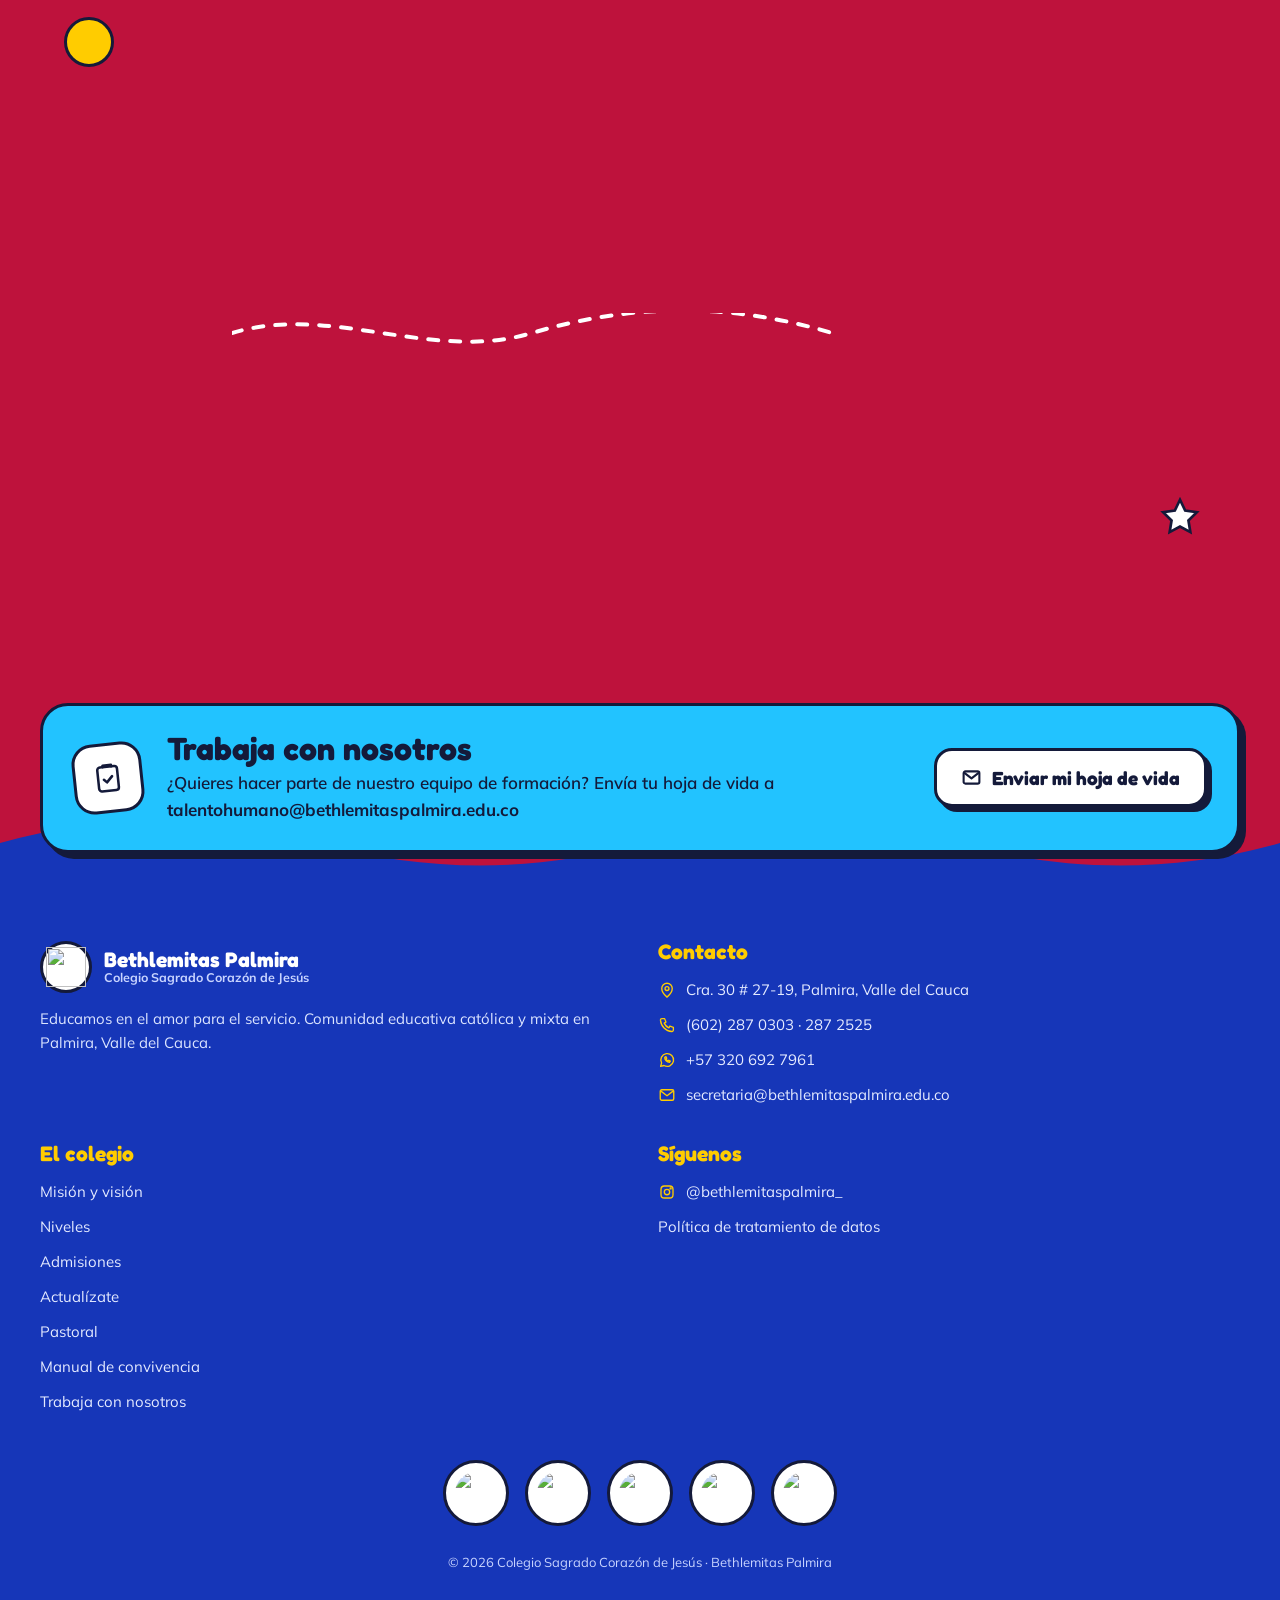
==== commit 018f3775: "Quitar el acceso de Uniformes; PSE ocupa dos filas" ====
--- a/index.html
+++ b/index.html
@@ -299,6 +299,10 @@
 .acceso-pse { outline: 4px dashed rgba(20,26,58,.35); outline-offset: 4px; }
 .acceso .icono.logo-pse { width: 86px; border-radius: 16px; }
 .acceso .icono.logo-pse img { width: 100%; height: 150%; object-fit: cover; object-position: 50% 26%; }
+.rejilla-accesos .acceso-pse { grid-row: span 2; flex-direction: column; align-items: flex-start; justify-content: center; gap: 18px; padding: 28px; }
+.acceso-pse .icono.logo-pse { width: 132px; height: 92px; border-radius: 20px; }
+.acceso-pse b { font-size: 30px; }
+.acceso-pse span.desc { font-size: 16px; }
 .acceso .pagar { display: inline-block; margin-top: 6px; padding: 5px 10px; border-radius: 10px; background: var(--tinta); color: #fff; font: 700 13px/1 var(--titulo); }
 .nota-pse { display: inline-flex; align-items: center; gap: 12px; margin-top: 16px !important; padding: 10px 16px; border-radius: 16px; background: #fff; color: var(--tinta) !important;
   border: var(--borde); box-shadow: 4px 4px 0 var(--tinta); font-weight: 700; font-size: 16px !important; text-align: left; }
@@ -428,6 +432,13 @@
   .acceso .icono.logo-pse { width: 72px; }
   .nota-pse { font-size: 14.5px !important; }
 }
+/* Teléfono: PSE a todo el ancho arriba y los otros 4 en dos columnas */
+@media (max-width: 760px) {
+  .rejilla-accesos .acceso-pse { grid-column: 1 / -1; grid-row: auto; flex-direction: row; align-items: center; gap: 14px; padding: 16px; }
+  .acceso-pse .icono.logo-pse { width: 92px; height: 64px; border-radius: 16px; }
+  .acceso-pse b { font-size: 22px; }
+  .acceso-pse span.desc { font-size: 14px; }
+}
 /* Teléfono: el catálogo de lúdicas en dos columnas (#36) */
 @media (max-width: 600px) {
   .catalogo .lista { grid-template-columns: repeat(2, minmax(0, 1fr)); gap: 12px; padding: 16px 16px 20px; }
@@ -510,7 +521,6 @@
         <a class="acceso" href="https://www.bethlemitaspalmira.edu.co/manual-de-convivencia-2/" style="--c:#ffd6df;--i:2" data-entra="zoom"><span class="icono"><svg class="ico"><use href="iconos.svg#i-manual"/></svg></span><span><b>Manual de convivencia</b><span class="desc">Año lectivo 2026 – 2027</span></span></a>
         <a class="acceso" href="#admisiones" style="--c:#d3f1ff;--i:3" data-entra="zoom"><span class="icono"><svg class="ico"><use href="iconos.svg#i-matricula"/></svg></span><span><b>Matrículas</b><span class="desc">Fechas, requisitos y documentos</span></span></a>
         <a class="acceso" href="https://q.plataformaintegra.net/bethlemitaspalmira/" target="_blank" rel="noopener" style="--c:#e6dcff;--i:4" data-entra="zoom"><span class="icono"><svg class="ico"><use href="iconos.svg#i-plataforma"/></svg></span><span><b>Plataforma académica</b><span class="desc">Notas, tareas y observaciones</span></span></a>
-        <a class="acceso" href="https://www.bethlemitaspalmira.edu.co/uniforme/" style="--c:#ffe1c7;--i:5" data-entra="zoom"><span class="icono"><svg class="ico"><use href="iconos.svg#i-uniforme"/></svg></span><span><b>Uniformes</b><span class="desc">Diario y educación física</span></span></a>
       </div>
     </div>
   </section>
@@ -799,7 +809,8 @@
         <li><i>35</i><span>Fotos recientes del colegio en la portada, los niveles y Actualízate.</span></li>
         <li><i>36</i><span>Catálogo de lúdicas con los 11 talleres lúdicos 2026 – 2027.</span></li>
         <li><i>37</i><span>Botón «Inscribirme» al formulario de los talleres.</span></li>
-        <li><i>—</i><span>Cada botón lleva ya a su página real del colegio (niveles, circulares, manual, uniformes, plataforma, pastoral, historia, preinscripción).</span></li>
+        <li><i>—</i><span>Cada botón lleva ya a su página real del colegio (niveles, circulares, manual, plataforma, pastoral, historia, preinscripción).</span></li>
+        <li><i>—</i><span>Se quitó el acceso «Uniformes».</span></li>
       </ul>
     </div>
     <div class="confirmar">
